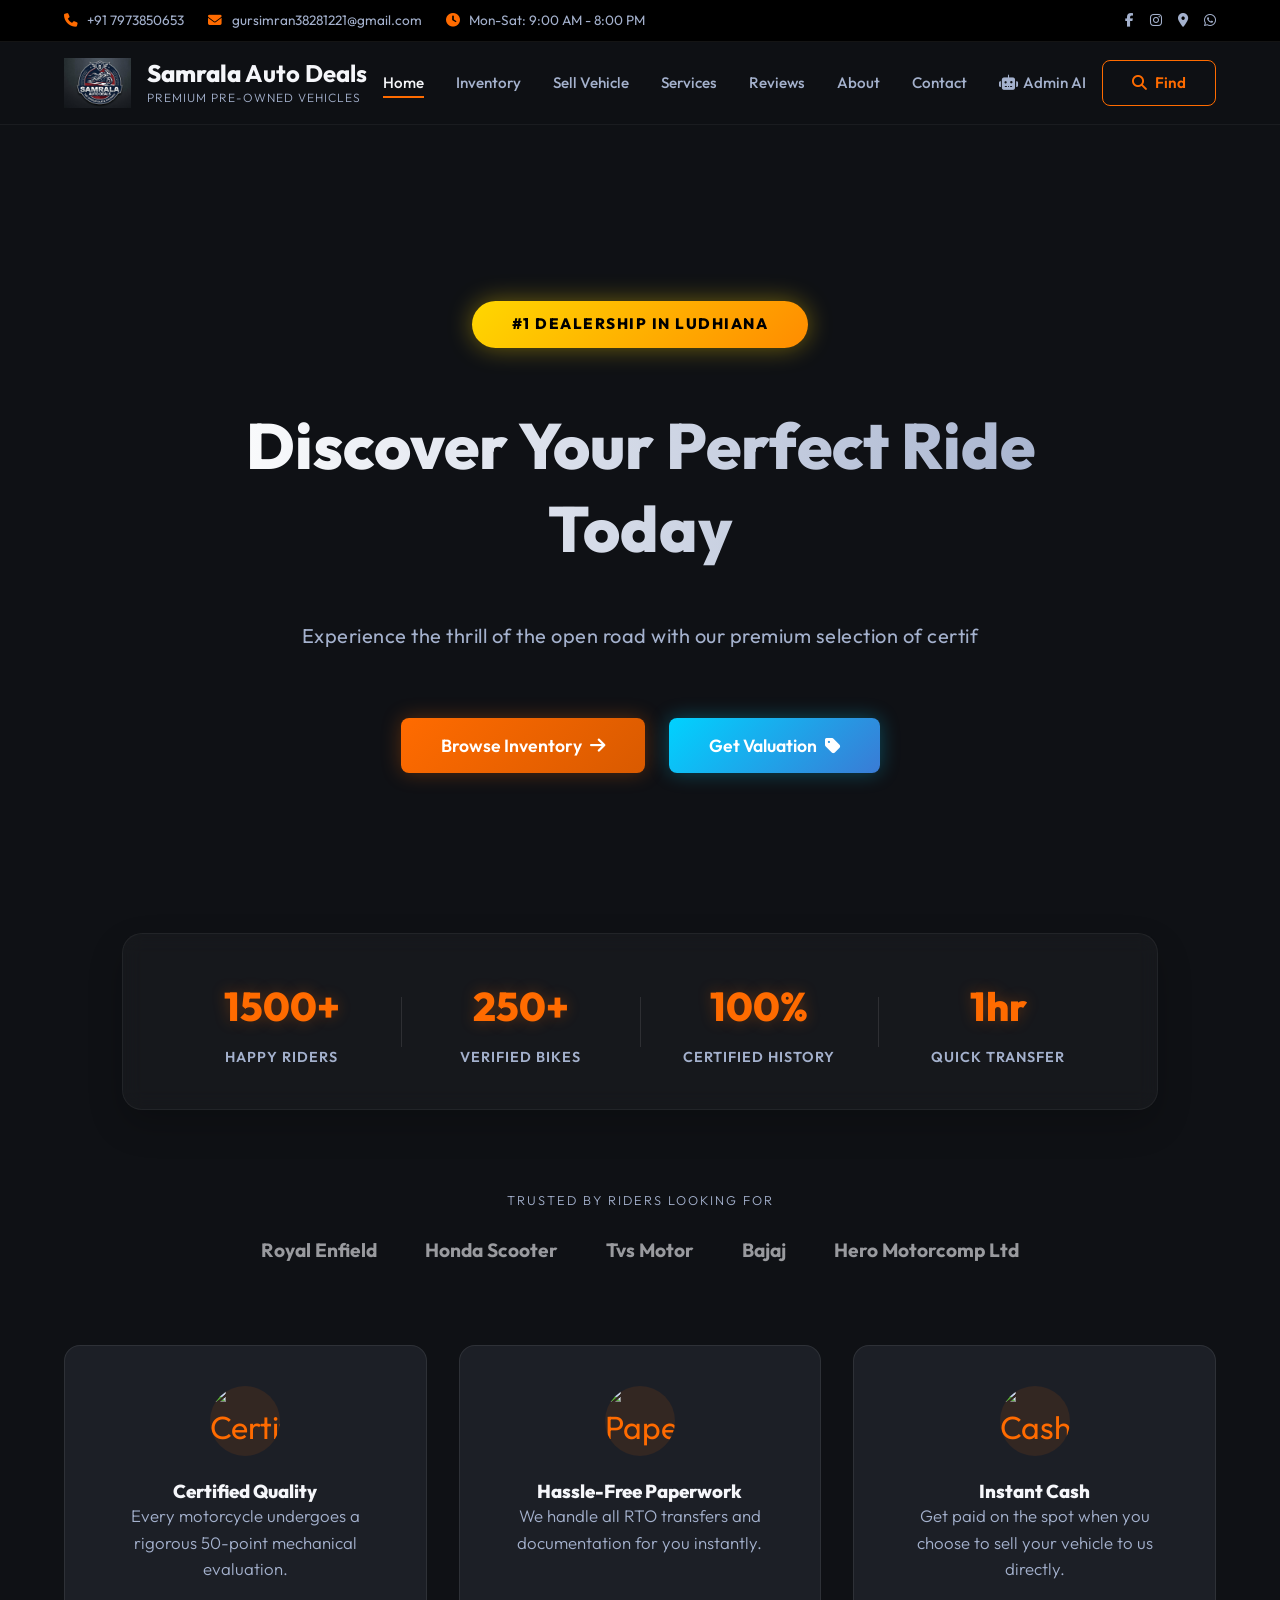
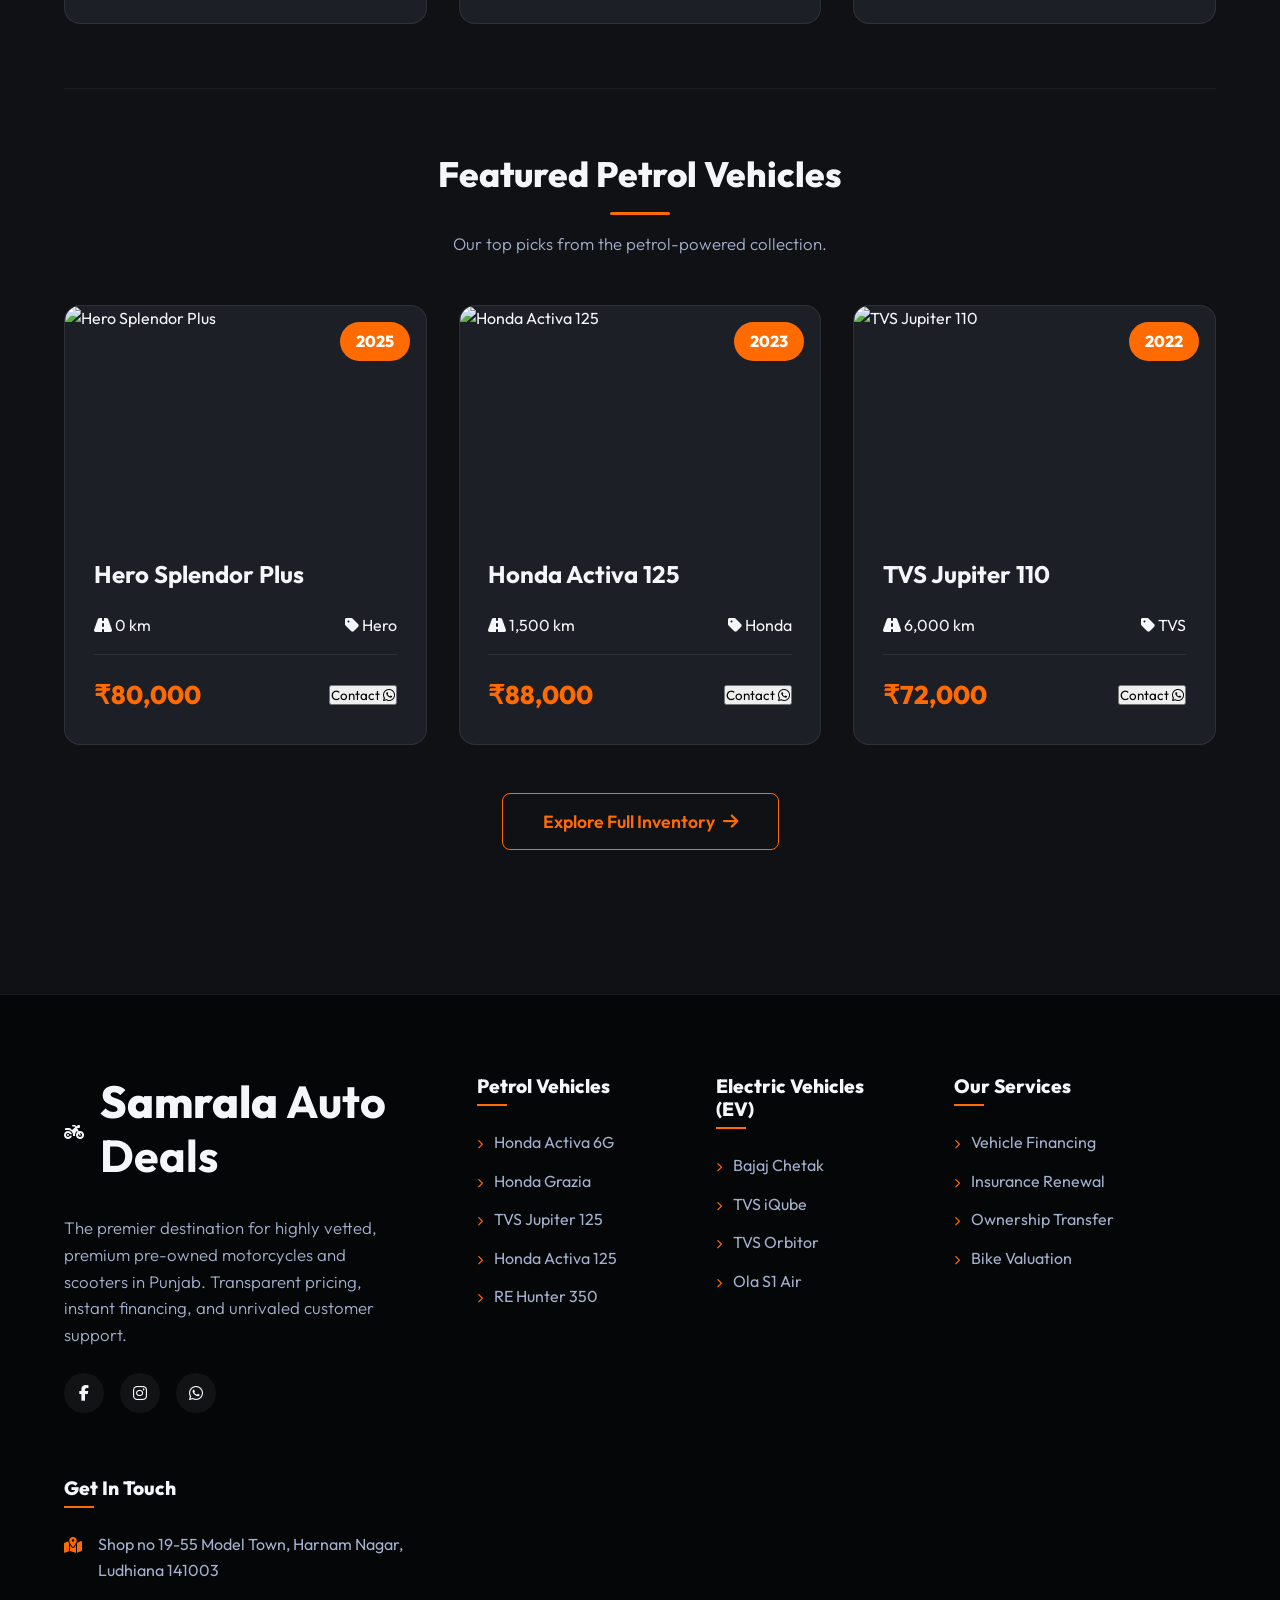
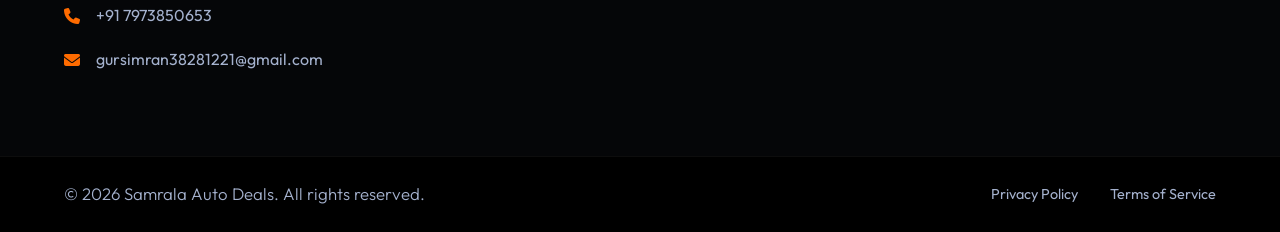
==== index.html @ a2bb5365 "Rename index.html. to index.html" ====
<!DOCTYPE html>
<html lang="en">
<head>
    <meta charset="UTF-8">
    <meta name="viewport" content="width=device-width, initial-scale=1.0">
    <title>Samrala Auto Deals | Professional Used Two-Wheeler Marketplace</title>
    <link rel="preconnect" href="https://fonts.googleapis.com">
    <link rel="preconnect" href="https://fonts.gstatic.com" crossorigin>
    <link href="https://fonts.googleapis.com/css2?family=Outfit:wght@300;400;500;600;700;800&display=swap" rel="stylesheet">
    <link rel="stylesheet" href="https://cdnjs.cloudflare.com/ajax/libs/font-awesome/6.4.0/css/all.min.css">
    <script type="text/javascript" src="https://cdn.jsdelivr.net/npm/@emailjs/browser@3/dist/email.min.js"></script>
<style>
/* ===== CSS Variables ===== */
:root {
    --bg-dark: #0f1115;
    --bg-card: #1c1f26;
    --bg-card-hover: #252a33;
    --bg-alt: #16181d;
    --text-main: #f5f6fa;
    --text-muted: #a4b1cd;
    --accent-primary: #ff6b00; /* Vibrant Orange */
    --accent-primary-hover: #e05e00;
    --accent-secondary: #00d2ff;
    --border-color: rgba(255, 255, 255, 0.08);
    --shadow-subtle: 0 8px 30px rgba(0, 0, 0, 0.4);
    --shadow-glow: 0 0 20px rgba(255, 107, 0, 0.3);
    --transition-fast: 0.2s ease;
    --transition-smooth: 0.4s cubic-bezier(0.16, 1, 0.3, 1);
}

/* ===== Resets & Base Styles ===== */
* {
    margin: 0;
    padding: 0;
    box-sizing: border-box;
    font-family: 'Outfit', sans-serif;
}

body {
    background-color: var(--bg-dark);
    color: var(--text-main);
    line-height: 1.6;
    overflow-x: hidden;
}

a {
    text-decoration: none;
    color: inherit;
}

ul {
    list-style: none;
}

.bg-alt {
    background-color: var(--bg-alt);
}

/* ===== Typography ===== */
h1, h2, h3, h4 {
    font-weight: 800;
    line-height: 1.2;
}

h1 {
    font-size: clamp(2.5rem, 5vw, 4rem);
    background: linear-gradient(to right, #fff, #a4b1cd);
    -webkit-background-clip: text;
    background-clip: text;
    -webkit-text-fill-color: transparent;
    margin-bottom: 1rem;
}

h2 {
    font-size: clamp(2rem, 3.5vw, 2.8rem);
    margin-bottom: 0.5rem;
}

p {
    color: var(--text-muted);
    font-size: 1.05rem;
    font-weight: 300;
}

/* ===== UI Components ===== */
.btn {
    display: inline-flex;
    align-items: center;
    justify-content: center;
    gap: 0.5rem;
    padding: 0.8rem 1.8rem;
    border-radius: 8px;
    font-weight: 600;
    font-size: 0.95rem;
    cursor: pointer;
    border: none;
    transition: var(--transition-fast);
    outline: none;
}

.btn-large {
    padding: 1rem 2.5rem;
    font-size: 1.1rem;
}

.btn-primary {
    background: linear-gradient(135deg, var(--accent-primary), #d95a00);
    color: #fff;
    box-shadow: var(--shadow-glow);
}

.btn-primary:hover {
    transform: translateY(-3px);
    box-shadow: 0 10px 25px rgba(255, 107, 0, 0.4);
}

.btn-secondary {
    background: rgba(255, 255, 255, 0.05);
    color: var(--text-main);
    border: 1px solid var(--border-color);
}

.btn-secondary:hover {
    background: rgba(255, 255, 255, 0.1);
    transform: translateY(-3px);
}

.btn-highlight {
    background: linear-gradient(135deg, #00d2ff, #3a7bd5); /* Premium Blue Gradient */
    color: #fff;
    box-shadow: 0 0 20px rgba(0, 210, 255, 0.3);
    animation: pulseHighlight 2s infinite;
}

@keyframes pulseHighlight {
    0% { box-shadow: 0 0 0 0 rgba(0, 210, 255, 0.4); }
    70% { box-shadow: 0 0 0 15px rgba(0, 210, 255, 0); }
    100% { box-shadow: 0 0 0 0 rgba(0, 210, 255, 0); }
}

.btn-highlight:hover {
    transform: translateY(-3px) scale(1.05);
    box-shadow: 0 10px 25px rgba(0, 210, 255, 0.5);
}

.btn-outline {
    background: transparent;
    border: 1px solid var(--accent-primary);
    color: var(--accent-primary);
}

.btn-outline:hover {
    background: var(--accent-primary);
    color: #fff;
}

/* ===== Top Bar ===== */
.top-bar {
    background: #000;
    border-bottom: 1px solid var(--border-color);
    padding: 0.6rem 0;
    font-size: 0.85rem;
    color: var(--text-muted);
}

.top-bar-container {
    max-width: 1300px;
    margin: 0 auto;
    padding: 0 5%;
    display: flex;
    justify-content: space-between;
    align-items: center;
}

.top-bar-left {
    display: flex;
    gap: 1.5rem;
}

.top-bar-left i {
    color: var(--accent-primary);
    margin-right: 0.4rem;
}

.top-bar-right {
    display: flex;
    gap: 1rem;
}

.social-icon {
    color: var(--text-muted);
    transition: var(--transition-fast);
}

.social-icon:hover {
    color: var(--accent-primary);
}

/* ===== Navbar ===== */
.navbar {
    background: rgba(15, 17, 21, 0.95);
    backdrop-filter: blur(15px);
    position: sticky;
    top: 0;
    z-index: 1000;
    border-bottom: 1px solid rgba(255, 255, 255, 0.05);
    padding: 1rem 0;
}

/* ===== File Input Styling ===== */
.file-input-wrapper {
    position: relative;
    width: 100%;
    height: 120px;
    border: 2px dashed var(--border-color);
    border-radius: 12px;
    display: flex;
    align-items: center;
    justify-content: center;
    background: rgba(255, 255, 255, 0.02);
    transition: var(--transition-smooth);
    cursor: pointer;
    overflow: hidden;
}

.file-input-wrapper:hover {
    border-color: var(--accent-primary);
    background: rgba(255, 107, 0, 0.05);
}

.file-input-wrapper input[type="file"] {
    position: absolute;
    width: 100%;
    height: 100%;
    opacity: 0;
    cursor: pointer;
    z-index: 2;
}

.file-input-label {
    display: flex;
    flex-direction: column;
    align-items: center;
    gap: 0.8rem;
    color: var(--text-muted);
    pointer-events: none;
    z-index: 1;
}

.file-input-label i {
    font-size: 2rem;
    color: var(--accent-primary);
}

.file-input-label span {
    font-weight: 500;
    font-size: 0.9rem;
}

.file-input-wrapper:hover .file-input-label {
    color: var(--text-main);
}

.navbar-container {
    max-width: 1400px;
    margin: 0 auto;
    padding: 0 5%;
    display: flex;
    justify-content: space-between;
    align-items: center;
}

.logo {
    display: flex;
    align-items: center;
    gap: 1rem;
}

.logo-img {
    height: 50px;
    width: auto;
    object-fit: contain;
}


.logo-text h1 {
    font-size: 1.5rem;
    margin-bottom: 0;
    background: none;
    -webkit-text-fill-color: var(--text-main);
}

.logo-text h1 strong {
    color: var(--accent-primary);
}

.logo-text p {
    font-size: 0.75rem;
    text-transform: uppercase;
    letter-spacing: 1px;
}

.nav-links {
    display: flex;
    gap: 2rem;
}

.nav-links a {
    font-weight: 500;
    color: var(--text-muted);
    transition: var(--transition-fast);
    font-size: 0.95rem;
    position: relative;
}

.nav-links a:hover, .nav-links a.active {
    color: var(--text-main);
}

.nav-links a::after {
    content: '';
    position: absolute;
    bottom: -6px;
    left: 0;
    width: 0%;
    height: 2px;
    background: var(--accent-primary);
    transition: var(--transition-fast);
}

.nav-links a.active::after, .nav-links a:hover::after {
    width: 100%;
}

.nav-actions {
    display: flex;
    align-items: center;
    gap: 1.5rem;
}

.menu-toggle {
    display: none;
    font-size: 1.5rem;
    cursor: pointer;
}

/* ===== Sections Global ===== */
main {
    min-height: calc(100vh - 300px);
}

.page-section {
    display: none;
    padding: 5rem 5%;
    animation: fadeIn 0.4s ease;
}

.page-section.active {
    display: block;
}

@keyframes fadeIn {
    from { opacity: 0; transform: translateY(15px); }
    to { opacity: 1; transform: translateY(0); }
}

.section-header {
    text-align: center;
    max-width: 700px;
    margin: 0 auto 4rem auto;
}

.header-line {
    width: 60px;
    height: 3px;
    background: var(--accent-primary);
    margin: 1rem auto;
    border-radius: 3px;
}

/* ===== Home Hero ===== */
.hero {
    position: relative;
    border-radius: 20px;
    overflow: hidden;
    padding: 6rem 5%;
    background: url('https://images.unsplash.com/photo-1558981285-6f0c68243c17?auto=format&fit=crop&q=80&w=1400') center/cover;
    text-align: center;
    margin-bottom: 4rem;
}

.hero-overlay {
    position: absolute;
    inset: 0;
    background: linear-gradient(to bottom, rgba(15, 17, 21, 0.8), rgba(15, 17, 21, 0.95));
}

.hero-content {
    position: relative;
    z-index: 2;
    max-width: 900px;
    margin: 0 auto;
}

.hero-content h1 {
    margin-bottom: 3rem;
    line-height: 1.3;
}

.hero-content p {
    line-height: 1.8;
    font-size: 1.25rem;
    letter-spacing: 0.5px;
    margin: 0;
}

.hero-line-1 {
    margin-bottom: 0.8rem !important; /* Move line 2 closer */
    font-weight: 400;
}

.hero-line-2 {
    margin-bottom: 4rem !important;
    color: var(--accent-primary) !important;
    font-weight: 600;
    letter-spacing: 1px;
}

.hero-badge {
    display: inline-block;
    background: linear-gradient(135deg, #ffd700, #ff8c00);
    color: #000;
    padding: 0.7rem 2.5rem;
    border-radius: 50px;
    font-weight: 800;
    font-size: 0.95rem;
    margin-bottom: 3.5rem; /* More space below badge */
    box-shadow: 0 0 25px rgba(255, 215, 0, 0.4);
    text-transform: uppercase;
    letter-spacing: 1.5px;
    animation: floatBadge 3s ease-in-out infinite;
    position: relative;
    border: none;
}

@keyframes floatBadge {
    0%, 100% { transform: translateY(0); }
    50% { transform: translateY(-5px); }
}

.hero-buttons {
    display: flex;
    gap: 1.5rem;
    justify-content: center;
    margin-top: 2.5rem;
}

.trusted-brands {
    text-align: center;
    margin-bottom: 5rem;
}

.trusted-brands p {
    text-transform: uppercase;
    font-size: 0.8rem;
    letter-spacing: 2px;
    margin-bottom: 1.5rem;
}

.brands-grid {
    display: flex;
    justify-content: center;
    flex-wrap: wrap;
    gap: 3rem;
    opacity: 0.6;
    font-weight: 700;
    font-size: 1.2rem;
}

.features-row {
    display: grid;
    grid-template-columns: repeat(auto-fit, minmax(300px, 1fr));
    gap: 2rem;
}

.feature-box {
    background: var(--bg-card);
    padding: 2.5rem;
    border-radius: 16px;
    border: 1px solid var(--border-color);
    text-align: center;
    transition: var(--transition-smooth);
}

.feature-box:hover {
    transform: translateY(-10px);
    border-color: var(--accent-primary);
    box-shadow: var(--shadow-subtle);
}

.feature-icon-wrapper {
    width: 70px;
    height: 70px;
    background: rgba(255, 107, 0, 0.1);
    color: var(--accent-primary);
    border-radius: 50%;
    display: flex;
    align-items: center;
    justify-content: center;
    font-size: 2rem;
    margin: 0 auto 1.5rem auto;
}

/* ===== Services Section ===== */
.services-grid {
    display: grid;
    grid-template-columns: repeat(auto-fit, minmax(320px, 1fr));
    gap: 2.5rem;
}

.service-card {
    background: var(--bg-card);
    border-radius: 16px;
    overflow: hidden;
    border: 1px solid var(--border-color);
}

.service-card img {
    width: 100%;
    height: 220px;
    object-fit: cover;
}

.service-content {
    padding: 2rem;
}

.service-content h3 {
    margin-bottom: 1rem;
}

/* ===== Testimonials Section ===== */
.testimonial-grid {
    display: grid;
    grid-template-columns: repeat(auto-fit, minmax(300px, 1fr));
    gap: 2rem;
}

.testimonial-card {
    background: var(--bg-card);
    padding: 2.5rem;
    border-radius: 16px;
    border: 1px solid var(--border-color);
}

.stars {
    color: #ffd700;
    margin-bottom: 1rem;
}

.testimonial-card p {
    font-style: italic;
    margin-bottom: 2rem;
}

.author {
    display: flex;
    align-items: center;
    gap: 1rem;
    border-top: 1px solid var(--border-color);
    padding-top: 1.5rem;
}

.avatar {
    width: 50px;
    height: 50px;
    background: var(--accent-primary);
    border-radius: 50%;
    display: flex;
    align-items: center;
    justify-content: center;
    font-weight: 700;
}

.author-info h4 {
    font-size: 1rem;
}

.author-info span {
    font-size: 0.8rem;
    color: var(--text-muted);
}

/* ===== Buy Section ===== */
.filters-container {
    background: var(--bg-card);
    padding: 1.5rem;
    border-radius: 12px;
    margin-bottom: 3rem;
    border: 1px solid var(--border-color);
}

.filters {
    display: flex;
    gap: 1.5rem;
}

.search-box {
    display: flex;
    align-items: center;
    flex-grow: 1;
    background: var(--bg-dark);
    padding: 0 1rem;
    border-radius: 8px;
    border: 1px solid var(--border-color);
}

.search-box i {
    color: var(--text-muted);
}

.search-box input {
    width: 100%;
    background: transparent;
    border: none;
    color: var(--text-main);
    padding: 1rem;
    outline: none;
    font-size: 1rem;
}

.custom-select {
    background: var(--bg-dark);
    border: 1px solid var(--border-color);
    color: var(--text-main);
    padding: 0 1.5rem;
    border-radius: 8px;
    outline: none;
    cursor: pointer;
    min-width: 200px;
}

.grid {
    display: grid;
    grid-template-columns: repeat(auto-fill, minmax(320px, 1fr));
    gap: 2rem;
}

.card {
    background: var(--bg-card);
    border-radius: 16px;
    overflow: hidden;
    border: 1px solid var(--border-color);
    transition: var(--transition-smooth);
    display: flex;
    flex-direction: column;
}

.card:hover {
    transform: translateY(-8px);
    box-shadow: var(--shadow-subtle);
    border-color: rgba(255, 107, 0, 0.5);
}

.card-img-wrapper {
    height: 220px;
    position: relative;
    overflow: hidden;
}

.card-img-wrapper img {
    width: 100%;
    height: 100%;
    object-fit: cover;
    transition: var(--transition-smooth);
}

.card:hover .card-img-wrapper img {
    transform: scale(1.08);
}

.card-badge {
    position: absolute;
    top: 1rem;
    right: 1rem;
    background: var(--accent-primary);
    color: #fff;
    padding: 0.4rem 1rem;
    border-radius: 30px;
    font-weight: 800;
}

.card-content {
    padding: 1.8rem;
    display: flex;
    flex-direction: column;
    gap: 1.2rem;
    flex-grow: 1;
}

.card-title {
    font-size: 1.5rem;
    font-weight: 700;
}

.card-details {
    display: flex;
    justify-content: space-between;
    padding-bottom: 1rem;
    border-bottom: 1px solid var(--border-color);
}

.card-price-row {
    display: flex;
    justify-content: space-between;
    align-items: center;
    margin-top: auto;
}

.card-price {
    font-size: 1.6rem;
    font-weight: 800;
    color: var(--accent-primary);
}

/* ===== Sell Section & Forms ===== */
.form-container {
    background: var(--bg-card);
    padding: 3rem;
    border-radius: 16px;
    border: 1px solid var(--border-color);
    box-shadow: var(--shadow-subtle);
    max-width: 800px;
    margin: 0 auto;
}

form {
    display: flex;
    flex-direction: column;
    gap: 1.5rem;
}

.form-row {
    display: grid;
    grid-template-columns: 1fr 1fr;
    gap: 1.5rem;
}

.form-group {
    display: flex;
    flex-direction: column;
    gap: 0.6rem;
}

.form-group label {
    font-weight: 600;
}

.required {
    color: var(--accent-primary);
}

.optional {
    color: var(--text-muted);
    font-weight: 400;
    font-size: 0.8rem;
}

.form-group input, .form-group textarea {
    background: rgba(255, 255, 255, 0.03);
    border: 1px solid var(--border-color);
    padding: 1rem 1.2rem;
    border-radius: 8px;
    color: var(--text-main);
    font-size: 1rem;
    outline: none;
    transition: var(--transition-fast);
}

.form-group input:focus, .form-group textarea:focus {
    border-color: var(--accent-primary);
    background: rgba(255, 255, 255, 0.05);
}

.form-terms {
    display: flex;
    align-items: center;
    gap: 0.8rem;
    font-size: 0.9rem;
    color: var(--text-muted);
}

.form-terms a {
    color: var(--accent-primary);
    text-decoration: underline;
}

/* ===== About Us ===== */
.about-container {
    display: grid;
    grid-template-columns: 1fr 1fr;
    gap: 4rem;
    align-items: center;
}

.about-image {
    position: relative;
    border-radius: 16px;
    overflow: hidden;
}

.about-image img {
    width: 100%;
    display: block;
}

.experience-badge {
    position: absolute;
    bottom: -1px;
    right: -1px;
    background: var(--accent-primary);
    padding: 2rem;
    border-top-left-radius: 16px;
    display: flex;
    flex-direction: column;
    align-items: center;
    text-align: center;
}

.experience-badge .num {
    font-size: 2.5rem;
    font-weight: 800;
    line-height: 1;
}

.experience-badge .text {
    font-weight: 600;
    text-transform: uppercase;
}

.about-list {
    margin-top: 2rem;
    display: grid;
    grid-template-columns: 1fr 1fr;
    gap: 1rem;
}

.about-list li {
    font-size: 1.1rem;
    display: flex;
    align-items: center;
    gap: 0.8rem;
}

.about-list i {
    color: var(--accent-primary);
}

/* ===== Contact Section ===== */
.contact-wrapper {
    display: grid;
    grid-template-columns: 350px 1fr;
    gap: 3rem;
}

.contact-info-cards {
    display: flex;
    flex-direction: column;
    gap: 1.5rem;
}

.info-card {
    background: var(--bg-card);
    padding: 2rem;
    border-radius: 12px;
    border: 1px solid var(--border-color);
}

.info-card i {
    font-size: 1.8rem;
    color: var(--accent-primary);
    margin-bottom: 1rem;
}

/* ===== Legal Policies ===== */
.legal-content {
    max-width: 800px;
    margin: 0 auto;
    background: var(--bg-card);
    padding: 3rem;
    border-radius: 16px;
    border: 1px solid var(--border-color);
}

.legal-content h3 {
    margin: 2rem 0 1rem 0;
    color: #fff;
}

.legal-content h3:first-child {
    margin-top: 0;
}

/* ===== Footer ===== */
.main-footer {
    background: #050608;
    border-top: 1px solid var(--border-color);
    padding-top: 5rem;
    margin-top: 4rem;
}

.footer-container {
    max-width: 1400px;
    margin: 0 auto;
    padding: 0 5%;
    display: grid;
    grid-template-columns: 2fr 1fr 1fr 1.5fr;
    gap: 4rem;
    margin-bottom: 4rem;
}

.footer-about p {
    margin: 1.5rem 0;
}

.footer-socials {
    display: flex;
    gap: 1rem;
}

.footer-socials a {
    width: 40px;
    height: 40px;
    border-radius: 50%;
    background: rgba(255, 255, 255, 0.05);
    display: flex;
    align-items: center;
    justify-content: center;
    transition: var(--transition-fast);
}

.footer-socials a:hover {
    background: var(--accent-primary);
    transform: translateY(-3px);
}

.footer-col h3 {
    font-size: 1.2rem;
    margin-bottom: 1.5rem;
    position: relative;
    padding-bottom: 0.5rem;
}

.footer-col h3::after {
    content: '';
    position: absolute;
    left: 0;
    bottom: 0;
    width: 30px;
    height: 2px;
    background: var(--accent-primary);
}

.footer-links li {
    margin-bottom: 0.8rem;
}

.footer-links a {
    color: var(--text-muted);
    transition: var(--transition-fast);
}

.footer-links i {
    font-size: 0.6rem;
    color: var(--accent-primary);
    margin-right: 0.5rem;
}

.footer-links a:hover {
    color: var(--accent-primary);
    padding-left: 5px;
}

.contact-list li {
    display: flex;
    gap: 1rem;
    margin-bottom: 1.2rem;
    color: var(--text-muted);
}

.contact-list i {
    color: var(--accent-primary);
    margin-top: 5px;
}

.footer-bottom {
    border-top: 1px solid rgba(255, 255, 255, 0.05);
    padding: 1.5rem 0;
    background: #000;
}

.footer-bottom-container {
    max-width: 1400px;
    margin: 0 auto;
    padding: 0 5%;
    display: flex;
    justify-content: space-between;
    align-items: center;
    color: var(--text-muted);
    font-size: 0.9rem;
}

.legal-links {
    display: flex;
    gap: 2rem;
}

.legal-links a:hover {
    color: var(--text-main);
}

/* ===== Admin AI Dashboard ===== */
.dashboard-wrapper {
    display: flex;
    max-width: 1400px;
    margin: 0 auto;
    min-height: 800px;
    background: var(--bg-dark);
    border: 1px solid var(--border-color);
    border-radius: 16px;
    overflow: hidden;
}

/* ===== Sidebar ===== */
.sidebar {
    width: 280px;
    background: var(--bg-alt);
    border-right: 1px solid var(--border-color);
    display: flex;
    flex-direction: column;
}

.sidebar-header {
    padding: 2rem;
    font-size: 1.5rem;
    display: flex;
    align-items: center;
    gap: 0.8rem;
    border-bottom: 1px solid var(--border-color);
}

.sidebar-header i { color: var(--accent-primary); }
.sidebar-header strong { color: var(--accent-primary); font-weight: 800; }

.sidebar-nav {
    list-style: none;
    padding: 2rem 0;
}

.sidebar-nav li {
    padding: 0 1.5rem;
    margin-bottom: 0.5rem;
}

.sidebar-nav a {
    display: flex;
    align-items: center;
    gap: 1rem;
    padding: 1rem;
    color: var(--text-muted);
    text-decoration: none;
    border-radius: 8px;
    transition: var(--transition-fast);
}

.sidebar-nav a:hover, .sidebar-nav li.active a {
    background: rgba(255, 107, 0, 0.1);
    color: var(--accent-primary);
}

/* ===== Main Content ===== */
.main-content {
    flex-grow: 1;
    display: flex;
    flex-direction: column;
    padding: 2rem;
    background: var(--bg-dark);
}

.top-nav {
    display: flex;
    justify-content: space-between;
    align-items: center;
    margin-bottom: 3rem;
}

.greeting h2 {
    font-size: 2rem;
    margin-bottom: 0.3rem;
}

.greeting p {
    color: var(--text-muted);
}

.user-profile img {
    border-radius: 50%;
    border: 2px solid var(--accent-primary);
}


.stats-grid {
    display: grid;
    grid-template-columns: repeat(auto-fit, minmax(280px, 1fr));
    gap: 2rem;
    margin-bottom: 3rem;
}

.stat-card {
    background: var(--bg-card);
    border: 1px solid var(--border-color);
    padding: 2rem;
    border-radius: 16px;
    display: flex;
    align-items: center;
    gap: 1.5rem;
    box-shadow: var(--shadow-subtle);
}

.stat-icon {
    width: 60px;
    height: 60px;
    background: rgba(255, 107, 0, 0.1);
    color: var(--accent-primary);
    border-radius: 12px;
    display: flex;
    align-items: center;
    justify-content: center;
    font-size: 1.8rem;
}

.stat-details h3 {
    font-size: 2.2rem;
    font-weight: 800;
}

.stat-details p {
    color: var(--text-muted);
    font-size: 0.9rem;
    text-transform: uppercase;
    letter-spacing: 1px;
}

.ai-section {
    background: var(--bg-card);
    border: 1px solid var(--accent-primary);
    border-radius: 16px;
    display: flex;
    flex-direction: column;
    box-shadow: 0 10px 40px rgba(255, 107, 0, 0.1);
    min-height: 500px;
    overflow: hidden;
}

.ai-header {
    background: rgba(255, 107, 0, 0.1);
    padding: 1.5rem 2rem;
    display: flex;
    align-items: center;
    gap: 1rem;
    border-bottom: 1px solid rgba(255, 107, 0, 0.2);
}

.ai-header i {
    color: var(--accent-primary);
    font-size: 1.5rem;
}

.ai-chat-window {
    flex-grow: 1;
    padding: 2rem;
    overflow-y: auto;
    display: flex;
    flex-direction: column;
    gap: 1.5rem;
    max-height: 500px;
}

.chat-message {
    display: flex;
    gap: 1rem;
    max-width: 80%;
}

.chat-message.user {
    align-self: flex-end;
    flex-direction: row-reverse;
}

.avatar {
    width: 40px;
    height: 40px;
    border-radius: 50%;
    display: flex;
    align-items: center;
    justify-content: center;
    flex-shrink: 0;
}

.assistant .avatar {
    background: var(--accent-primary);
    color: white;
}

.user .avatar {
    background: #4a5568;
    color: white;
}

.bubble {
    padding: 1.2rem;
    border-radius: 12px;
    font-size: 1rem;
    line-height: 1.5;
}

.assistant .bubble {
    background: var(--bg-dark);
    border-top-left-radius: 0;
    border: 1px solid var(--border-color);
}

.user .bubble {
    background: var(--accent-primary);
    color: white;
    border-top-right-radius: 0;
}

.ai-input-area {
    padding: 1.5rem;
    background: var(--bg-dark);
    border-top: 1px solid var(--border-color);
}

#chat-form {
    display: flex;
    gap: 1rem;
}

#chat-input {
    flex-grow: 1;
    background: var(--bg-card);
    border: 1px solid var(--border-color);
    padding: 1.2rem;
    border-radius: 8px;
    color: var(--text-main);
    font-size: 1rem;
    outline: none;
}

#chat-input:focus {
    border-color: var(--accent-primary);
}

#chat-submit {
    background: var(--accent-primary);
    border: none;
    color: white;
    width: 60px;
    border-radius: 8px;
    cursor: pointer;
    font-size: 1.2rem;
    transition: var(--transition-fast);
}

#chat-submit:hover {
    background: #e05e00;
}

#chat-submit:disabled {
    background: #555;
    cursor: not-allowed;
}

.typing-indicator {
    display: flex;
    gap: 5px;
    padding: 1rem;
    background: var(--bg-dark);
    border-radius: 12px;
    border-top-left-radius: 0;
    width: fit-content;
    border: 1px solid var(--border-color);
}

.typing-indicator span {
    width: 8px;
    height: 8px;
    background: var(--text-muted);
    border-radius: 50%;
    animation: bounce 1.4s infinite ease-in-out both;
}

.typing-indicator span:nth-child(1) { animation-delay: -0.32s; }
.typing-indicator span:nth-child(2) { animation-delay: -0.16s; }

@keyframes bounce {
    0%, 80%, 100% { transform: scale(0); }
    40% { transform: scale(1); }
}

/* ===== Toast ===== */
.toast {
    position: fixed;
    bottom: 30px;
    right: 30px;
    background: var(--accent-primary);
    color: white;
    padding: 1rem 2rem;
    border-radius: 8px;
    font-weight: 600;
    box-shadow: var(--shadow-glow);
    transform: translateY(100px);
    opacity: 0;
    transition: var(--transition-smooth);
    z-index: 9999;
}

.toast.show {
    transform: translateY(0);
    opacity: 1;
}

/* ===== Responsive ===== */
@media (max-width: 1024px) {
    .footer-container {
        grid-template-columns: 1fr 1fr;
    }
    .contact-wrapper {
        grid-template-columns: 1fr;
    }
    .about-container {
        grid-template-columns: 1fr;
    }
}

@media (max-width: 768px) {
    .top-bar {
        display: none;
    }
    .nav-links {
        display: none;
    }
    .nav-actions button {
        display: none;
    }
    .menu-toggle {
        display: block;
    }
    .hero {
        padding: 4rem 2rem;
    }
    .hero-buttons {
        flex-direction: column;
    }
    .filters {
        flex-direction: column;
    }
    .form-row {
        grid-template-columns: 1fr;
    }
    .footer-container {
        grid-template-columns: 1fr;
        gap: 3rem;
    }
    .footer-bottom-container {
        flex-direction: column;
        gap: 1rem;
        text-align: center;
    }
}

.typing-indicator {
    background: var(--bg-dark);
    padding: 1.2rem;
    border-radius: 12px;
    border-top-left-radius: 0;
    border: 1px solid var(--border-color);
    display: flex;
    gap: 5px;
    align-items: center;
    width: fit-content;
}

.typing-indicator span {
    width: 8px;
    height: 8px;
    background: var(--text-muted);
    border-radius: 50%;
    animation: bounce 1.4s infinite ease-in-out both;
}

.typing-indicator span:nth-child(1) { animation-delay: -0.32s; }
.typing-indicator span:nth-child(2) { animation-delay: -0.16s; }

@keyframes bounce {
    0%, 80%, 100% { transform: scale(0); }
    40% { transform: scale(1); }
}

/* Modal Styles */
.modal {
    display: none;
    position: fixed;
    z-index: 2000;
    left: 0;
    top: 0;
    width: 100%;
    height: 100%;
    background-color: rgba(0,0,0,0.8);
    backdrop-filter: blur(8px);
    overflow-y: auto;
    padding: 20px;
}

.modal-content {
    background-color: var(--bg-card);
    margin: 2% auto;
    padding: 0;
    border: 1px solid var(--border-color);
    width: 90%;
    max-width: 900px;
    border-radius: 20px;
    position: relative;
    box-shadow: 0 25px 50px -12px rgba(0,0,0,0.5);
    overflow: hidden;
}

.close-modal {
    position: absolute;
    right: 20px;
    top: 20px;
    color: var(--text-muted);
    font-size: 35px;
    font-weight: bold;
    cursor: pointer;
    z-index: 10;
    transition: var(--transition);
}

.close-modal:hover {
    color: var(--primary-color);
    transform: rotate(90deg);
}

.modal-grid {
    display: grid;
    grid-template-columns: 1fr 1fr;
    gap: 0;
}

.modal-image-wrapper {
    background: #0a0a0a;
    display: flex;
    align-items: center;
    justify-content: center;
    min-height: 400px;
    border-right: 1px solid var(--border-color);
}

.modal-image {
    width: 100%;
    height: 100%;
    max-height: 500px;
    object-fit: contain; /* Shows the full bike without cropping */
    transition: transform 0.5s ease;
}

.modal-image:hover {
    transform: scale(1.05);
}

.modal-details {
    padding: 3rem;
}

.modal-details h2 {
    font-size: 2.5rem;
    margin-bottom: 0.5rem;
    color: var(--primary-color);
}

.modal-details .year-tag {
    background: rgba(255, 107, 0, 0.1);
    color: var(--primary-color);
    padding: 0.5rem 1rem;
    border-radius: 50px;
    font-size: 0.9rem;
    font-weight: 600;
    display: inline-block;
    margin-bottom: 2rem;
}

.spec-list {
    list-style: none;
    margin-bottom: 2.5rem;
}

.spec-item {
    display: flex;
    justify-content: space-between;
    padding: 1rem 0;
    border-bottom: 1px solid var(--border-color);
}

.spec-label {
    color: var(--text-muted);
    font-weight: 500;
}

.spec-value {
    color: var(--text-light);
    font-weight: 600;
}

.price-box {
    background: var(--bg-dark);
    padding: 1.5rem;
    border-radius: 12px;
    margin-bottom: 2rem;
}

.price-item {
    display: flex;
    justify-content: space-between;
    align-items: center;
}

.price-label {
    font-size: 1rem;
    color: var(--text-muted);
}

.price-value {
    font-size: 1.8rem;
    font-weight: 800;
    color: var(--text-light);
}

.dealing-price {
    color: #00ff88; /* Green for deal price */
}

@media (max-width: 768px) {
    .modal-grid {
        grid-template-columns: 1fr;
    }
    .modal-image {
        height: 300px;
        min-height: auto;
    }
    .modal-details {
        padding: 2rem;
    }
}

/* Stats Bar */
.stats-bar {
    display: flex;
    justify-content: space-around;
    align-items: center;
    background: rgba(255, 255, 255, 0.03);
    backdrop-filter: blur(10px);
    border: 1px solid rgba(255, 255, 255, 0.05);
    border-radius: 20px;
    padding: 2.5rem;
    margin: 4rem 5%;
    margin-bottom: 5rem;
    box-shadow: 0 15px 35px rgba(0,0,0,0.2);
}

.stat-item {
    text-align: center;
    flex: 1;
}

.stat-number {
    font-size: 2.5rem;
    font-weight: 800;
    color: var(--accent-primary);
    margin-bottom: 0.5rem;
    text-shadow: 0 0 15px rgba(255, 107, 0, 0.3);
}

.stat-label {
    font-size: 0.9rem;
    color: var(--text-muted);
    text-transform: uppercase;
    letter-spacing: 1px;
    font-weight: 600;
}

.stat-divider {
    width: 1px;
    height: 50px;
    background: rgba(255, 255, 255, 0.1);
}

/* Mobile Navigation & Improvements */
@media (max-width: 992px) {
    .nav-links {
        position: fixed;
        right: -100%;
        top: 80px;
        flex-direction: column;
        background: var(--bg-alt);
        width: 100%;
        height: calc(100vh - 80px);
        transition: 0.3s;
        padding: 2rem;
        z-index: 1000;
        backdrop-filter: blur(15px);
        border-top: 1px solid rgba(255,255,255,0.05);
    }

    .nav-links.nav-active {
        right: 0;
    }

    .menu-toggle {
        display: block !important;
        font-size: 1.5rem;
        cursor: pointer;
    }

    .hero-content h1 {
        font-size: 2.2rem;
    }

    .hero-content p {
        font-size: 1.1rem;
    }

    .top-bar-left {
        display: none;
    }
}

@media (max-width: 576px) {
    .hero {
        padding: 0 1.5rem;
    }
    .hero-content h1 {
        font-size: 1.8rem;
    }
    .hero-buttons {
        flex-direction: column;
    }
    .hero-badge {
        font-size: 0.8rem;
        padding: 0.5rem 1.5rem;
    }
}

/* Reveal Animations */
.reveal-item {
    opacity: 0;
    transform: translateY(30px);
    transition: all 0.8s cubic-bezier(0.16, 1, 0.3, 1);
}

.reveal-active {
    opacity: 1;
    transform: translateY(0);
}

/* ===== MOBILE FIXES ===== */

/* Fix nav on mobile */
@media (max-width: 992px) {
    .nav-links {
        position: fixed;
        right: -100%;
        top: 0;
        padding-top: 80px;
        flex-direction: column;
        background: rgba(15,17,21,0.98);
        width: 75%;
        max-width: 320px;
        height: 100vh;
        transition: right 0.3s ease;
        padding: 5rem 2rem 2rem;
        z-index: 999;
        backdrop-filter: blur(15px);
        border-left: 1px solid rgba(255,255,255,0.05);
        gap: 0.5rem;
        display: flex !important;
    }
    .nav-links.nav-active {
        right: 0;
    }
    .nav-links a {
        font-size: 1.1rem;
        padding: 0.8rem 0;
        display: block;
        border-bottom: 1px solid rgba(255,255,255,0.05);
    }
    .menu-toggle {
        display: block !important;
    }
    .nav-actions .btn-outline {
        display: none;
    }
    .top-bar-left {
        display: none;
    }
}

/* Fix hero on mobile */
@media (max-width: 768px) {
    .hero {
        padding: 4rem 1.5rem;
        border-radius: 12px;
    }
    .hero-content h1 {
        font-size: 2rem;
        margin-bottom: 1.5rem;
    }
    .hero-content p {
        font-size: 1rem;
    }
    .hero-buttons {
        flex-direction: column;
        gap: 1rem;
    }
    .hero-buttons .btn {
        width: 100%;
        justify-content: center;
    }
    .stats-bar {
        flex-wrap: wrap;
        gap: 1.5rem;
        margin: 2rem 0;
        padding: 1.5rem;
    }
    .stat-divider { display: none; }
    .stat-item { flex: 0 0 45%; }
    .brands-grid { gap: 1.5rem; font-size: 1rem; }
    .features-row { grid-template-columns: 1fr; }
    .form-row { grid-template-columns: 1fr; }
    .filters { flex-direction: column; }
    .about-container { grid-template-columns: 1fr; }
    .contact-wrapper { grid-template-columns: 1fr; }
    .footer-container { grid-template-columns: 1fr; gap: 2rem; }
    .footer-bottom-container { flex-direction: column; gap: 1rem; text-align: center; }
    .grid { grid-template-columns: 1fr; }
    .services-grid { grid-template-columns: 1fr; }
    .testimonial-grid { grid-template-columns: 1fr; }
    .page-section { padding: 3rem 4%; }
}

/* Fix Admin Dashboard on mobile */
@media (max-width: 992px) {
    .dashboard-wrapper {
        flex-direction: column;
        min-height: auto;
    }
    .sidebar {
        width: 100%;
        border-right: none;
        border-bottom: 1px solid var(--border-color);
    }
    .sidebar-nav {
        display: flex;
        flex-wrap: wrap;
        gap: 0.5rem;
        padding: 1rem;
    }
    .sidebar-nav li {
        padding: 0;
        margin: 0;
    }
    .sidebar-nav a {
        padding: 0.6rem 1rem;
        font-size: 0.9rem;
    }
    .main-content {
        padding: 1.5rem;
    }
    .stats-grid {
        grid-template-columns: 1fr;
        gap: 1rem;
        margin-bottom: 1.5rem;
    }
    .ai-chat-window {
        max-height: 350px;
    }
    .chat-message {
        max-width: 95%;
    }
    .top-nav {
        flex-direction: column;
        align-items: flex-start;
        gap: 1rem;
        margin-bottom: 1.5rem;
    }
}

/* Fix modal on mobile */
@media (max-width: 768px) {
    .modal-grid {
        grid-template-columns: 1fr;
    }
    .modal-image-wrapper {
        min-height: 250px;
    }
    .modal-details {
        padding: 1.5rem;
    }
    .modal-details h2 {
        font-size: 1.8rem;
    }
    .modal-content {
        width: 95%;
        margin: 5% auto;
    }
}

/* Fix small phones */
@media (max-width: 400px) {
    .hero-badge { font-size: 0.75rem; padding: 0.5rem 1rem; }
    .stat-item { flex: 0 0 100%; }
    .navbar-container { padding: 0 4%; }
}

/* Ensure sections show properly */
.page-section { display: none; }
.page-section.active { display: block !important; }
</style>
</head>

<body>
    <!-- Top Bar -->
    <div class="top-bar">
        <div class="top-bar-container">
            <div class="top-bar-left">
                <span><i class="fa-solid fa-phone"></i> +91 7973850653</span>
                <span><i class="fa-solid fa-envelope"></i> gursimran38281221@gmail.com</span>
                <span><i class="fa-solid fa-clock"></i> Mon-Sat: 9:00 AM - 8:00 PM</span>
            </div>
            <div class="top-bar-right">
                <a href="https://www.facebook.com/share/1GdXHcZdn1/" target="_blank" class="social-icon"><i class="fa-brands fa-facebook-f"></i></a>
                <a href="https://www.instagram.com/samralaauto?igsh=NWl2MWszdDJsM2d4" target="_blank" class="social-icon"><i class="fa-brands fa-instagram"></i></a>
                <a href="https://maps.app.goo.gl/YKVBbsacj77pEDwq9" target="_blank" class="social-icon"><i class="fa-solid fa-location-dot"></i></a>
                <a href="https://wa.me/917973850653" target="_blank" class="social-icon"><i class="fa-brands fa-whatsapp"></i></a>
            </div>
        </div>
    </div>

    <!-- Navbar -->
    <nav class="navbar">
        <div class="navbar-container">
            <div class="logo">
                <img src="[data-uri]" alt="Samrala Auto Deals Logo" class="logo-img">
                <div class="logo-text">
                    <h1>Samrala <strong>Auto Deals</strong></h1>
                    <p>Premium Pre-Owned Vehicles</p>
                </div>
            </div>

            <ul class="nav-links">
                <li><a href="javascript:void(0)" data-target="home-section" class="active">Home</a></li>
                <li><a href="javascript:void(0)" data-target="buy-section">Inventory</a></li>
                <li><a href="javascript:void(0)" data-target="sell-section">Sell Vehicle</a></li>
                <li><a href="javascript:void(0)" data-target="services-section">Services</a></li>
                <li><a href="javascript:void(0)" data-target="testimonials-section">Reviews</a></li>
                <li><a href="javascript:void(0)" data-target="about-section">About</a></li>
                <li><a href="javascript:void(0)" data-target="contact-section">Contact</a></li>
                <li><a href="javascript:void(0)" data-target="admin-section"><i class="fa-solid fa-robot" style="margin-right: 5px;"></i>Admin AI</a></li>
            </ul>

            <div class="nav-actions">
                <button class="btn btn-outline" onclick="navigateTo('buy-section')"><i class="fa-solid fa-search"></i> Find</button>
                <div class="menu-toggle">
                    <i class="fa-solid fa-bars"></i>
                </div>
            </div>
        </div>
    </nav>

    <main>
        <!-- Home Section -->
        <section id="home-section" class="page-section active">
            <div class="hero">
                <div class="hero-overlay"></div>
                <div class="hero-content">
                    <span class="hero-badge">#1 Dealership in Ludhiana</span>
                    <h1>Discover Your Perfect Ride Today</h1>
                    <p class="hero-line-1">Experience the thrill of the open road with our premium selection of certified pre-owned two-wheelers.</p>
                    <p class="hero-line-2">Unbeatable prices, transparent history, and financing available.</p>
                    <div class="hero-buttons">
                        <button class="btn btn-primary btn-large" onclick="navigateTo('buy-section')">Browse Inventory <i class="fa-solid fa-arrow-right"></i></button>
                        <button class="btn btn-highlight btn-large" onclick="navigateTo('sell-section')">Get Valuation <i class="fa-solid fa-tag"></i></button>
                    </div>
                </div>
            </div>

            <div class="stats-bar">
                <div class="stat-item"><div class="stat-number">1500+</div><div class="stat-label">Happy Riders</div></div>
                <div class="stat-divider"></div>
                <div class="stat-item"><div class="stat-number">250+</div><div class="stat-label">Verified Bikes</div></div>
                <div class="stat-divider"></div>
                <div class="stat-item"><div class="stat-number">100%</div><div class="stat-label">Certified History</div></div>
                <div class="stat-divider"></div>
                <div class="stat-item"><div class="stat-number">1hr</div><div class="stat-label">Quick Transfer</div></div>
            </div>

            <div class="trusted-brands">
                <p>Trusted by riders looking for</p>
                <div class="brands-grid">
                    <span>Royal Enfield</span><span>Honda Scooter</span><span>Tvs Motor</span><span>Bajaj</span><span>Hero Motorcomp Ltd</span>
                </div>
            </div>

            <div class="features-row">
                <div class="feature-box">
                    <div class="feature-icon-wrapper" style="overflow:hidden;padding:0;">
                        <img src="https://img.freepik.com/free-vector/grunge-certified-seal-stamp-rubber-look_78370-664.jpg?semt=ais_hybrid&w=740&q=80" alt="Certified" style="width:100%;height:100%;object-fit:cover;">
                    </div>
                    <h3>Certified Quality</h3>
                    <p>Every motorcycle undergoes a rigorous 50-point mechanical evaluation.</p>
                </div>
                <div class="feature-box">
                    <div class="feature-icon-wrapper" style="overflow:hidden;padding:0;">
                        <img src="https://images.pexels.com/photos/34862508/pexels-photo-34862508.jpeg?cs=srgb&dl=pexels-jakubzerdzicki-34862508.jpg&fm=jpg" alt="Paperwork" style="width:100%;height:100%;object-fit:cover;">
                    </div>
                    <h3>Hassle-Free Paperwork</h3>
                    <p>We handle all RTO transfers and documentation for you instantly.</p>
                </div>
                <div class="feature-box">
                    <div class="feature-icon-wrapper" style="overflow:hidden;padding:0;">
                        <img src="https://media.istockphoto.com/id/1950385900/photo/close-up-of-woman-handing-stack-of-dollars-to-other-person.jpg?s=612x612&w=0&k=20&c=6MSVsi8VbOR-BiZHsexYt4pHVtph9wK6DcaxWWy3xMs=" alt="Cash" style="width:100%;height:100%;object-fit:cover;">
                    </div>
                    <h3>Instant Cash</h3>
                    <p>Get paid on the spot when you choose to sell your vehicle to us directly.</p>
                </div>
            </div>

            <div class="home-featured-section" style="margin-top:4rem;padding-top:4rem;border-top:1px solid rgba(255,255,255,0.05);">
                <div class="section-header" style="margin-bottom:3rem;">
                    <h2 style="font-size:2.2rem;">Featured Petrol Vehicles</h2>
                    <div class="header-line"></div>
                    <p>Our top picks from the petrol-powered collection.</p>
                </div>
                <div class="grid" id="featured-petrol-grid"></div>
                <div style="text-align:center;margin-top:3rem;">
                    <button class="btn btn-outline btn-large" onclick="navigateTo('buy-section')">Explore Full Inventory <i class="fa-solid fa-arrow-right"></i></button>
                </div>
            </div>
        </section>

        <!-- Services Section -->
        <section id="services-section" class="page-section">
            <div class="section-header">
                <h2>Our Premium Services</h2>
                <div class="header-line"></div>
                <p>Beyond buying and selling, we offer comprehensive services to fulfill all your needs.</p>
            </div>
            <div class="services-grid">
                <div class="service-card">
                    <img src="https://img.republicworld.com/all_images/car-loan-1747907934563-16_9.webp" alt="Financing">
                    <div class="service-content"><h3>Easy Financing</h3><p>We partner with top banks to offer low-interest EMIs with minimal documentation and same-day approval.</p></div>
                </div>
                <div class="service-card">
                    <img src="https://images.hindustantimes.com/auto/img/2023/09/28/600x338/1234_1674800137519_1695887161971.jpg" alt="Insurance">
                    <div class="service-content"><h3>Comprehensive Insurance</h3><p>Protect your investment with instant policy issuance and hassle-free claim support from major providers.</p></div>
                </div>
                <div class="service-card">
                    <img src="https://priceindia.in/wp-content/uploads/2025/04/two-wheeler-after-sales-service-support.jpg" alt="Maintenance">
                    <div class="service-content"><h3>After-Sales Service</h3><p>Discounted maintenance packages and genuine spare parts guarantee to keep your bike running like new.</p></div>
                </div>
            </div>
        </section>

        <!-- Testimonials Section -->
        <section id="testimonials-section" class="page-section bg-alt">
            <div class="section-header">
                <h2>What Our Clients Say</h2>
                <div class="header-line"></div>
                <p>Don't just take our word for it—read reviews from our satisfied community.</p>
            </div>
            <div class="testimonial-grid">
                <div class="testimonial-card">
                    <div class="stars"><i class="fa-solid fa-star"></i><i class="fa-solid fa-star"></i><i class="fa-solid fa-star"></i><i class="fa-solid fa-star"></i><i class="fa-solid fa-star"></i></div>
                    <p>"Sold my old Pulsar here and got an amazing price. The paperwork was handled seamlessly within hours. Highly professional staff!"</p>
                    <div class="author"><div class="avatar">GS</div><div class="author-info"><h4>Gurpreet Singh</h4><span>Sold Bajaj Pulsar</span></div></div>
                </div>
                <div class="testimonial-card">
                    <div class="stars"><i class="fa-solid fa-star"></i><i class="fa-solid fa-star"></i><i class="fa-solid fa-star"></i><i class="fa-solid fa-star"></i><i class="fa-solid fa-star-half-stroke"></i></div>
                    <p>"I bought an Activa 6G for my daily commute. It looked brand new and runs perfectly. The 6-month warranty gave me great peace of mind."</p>
                    <div class="author"><div class="avatar">MK</div><div class="author-info"><h4>Manpreet Kaur</h4><span>Bought Honda Activa</span></div></div>
                </div>
                <div class="testimonial-card">
                    <div class="stars"><i class="fa-solid fa-star"></i><i class="fa-solid fa-star"></i><i class="fa-solid fa-star"></i><i class="fa-solid fa-star"></i><i class="fa-solid fa-star"></i></div>
                    <p>"The best dealership in Samrala hands down. They arranged my loan within 4 hours. Extremely transparent pricing."</p>
                    <div class="author"><div class="avatar">RS</div><div class="author-info"><h4>Rajeev Sharma</h4><span>Bought Royal Enfield</span></div></div>
                </div>
            </div>
        </section>

        <!-- Buy / Inventory Section -->
        <section id="buy-section" class="page-section">
            <div class="section-header">
                <h2>Our Premium Inventory</h2>
                <div class="header-line"></div>
                <p>Browse our extensive collection of certified used two-wheelers.</p>
            </div>
            <div class="filters-container">
                <div class="filters">
                    <div class="search-box">
                        <i class="fa-solid fa-magnifying-glass"></i>
                        <input type="text" id="search-input" placeholder="Search by brand, model, etc...">
                    </div>
                    <select id="type-filter" class="custom-select">
                        <option value="all">Category: All Types</option>
                        <option value="petrol">Petrol Vehicles</option>
                        <option value="ev">Electric Vehicles (EV)</option>
                    </select>
                    <select id="sort-select" class="custom-select">
                        <option value="default">Sort by: Recommended</option>
                        <option value="price-low">Price: Low to High</option>
                        <option value="price-high">Price: High to Low</option>
                        <option value="newest">Year: Newest First</option>
                    </select>
                </div>
            </div>
            <div class="grid" id="vehicles-grid">
                <div class="loader"><i class="fa-solid fa-circle-notch fa-spin"></i> Loading inventory...</div>
            </div>
        </section>

        <!-- Sell Section -->
        <section id="sell-section" class="page-section bg-alt">
            <div class="section-header">
                <h2>Sell Your Two-Wheeler</h2>
                <div class="header-line"></div>
                <p>Get a fair market valuation instantly and list your vehicle in our premium directory.</p>
            </div>
            <div class="form-container">
                <iframe name="hidden_iframe" id="hidden_iframe" style="display:none;"></iframe>
                <form id="sell-form" action="https://formsubmit.co/gursimran38281221@gmail.com" method="POST" enctype="multipart/form-data" target="hidden_iframe">
                    <input type="hidden" name="_captcha" value="false">
                    <input type="hidden" name="_template" value="table">
                    <input type="hidden" name="_subject" value="New Vehicle Listing - Samrala Auto Deals">
                    <div class="form-row">
                        <div class="form-group">
                            <label>Make / Brand <span class="required">*</span></label>
                            <input type="text" id="brand" name="brand" required placeholder="e.g. Royal Enfield">
                        </div>
                        <div class="form-group">
                            <label>Model Name <span class="required">*</span></label>
                            <input type="text" id="model" name="model" required placeholder="e.g. Classic 350">
                        </div>
                    </div>
                    <div class="form-row">
                        <div class="form-group">
                            <label>Registration Year <span class="required">*</span></label>
                            <input type="number" id="year" name="year" required min="1990" max="2026" placeholder="e.g. 2019">
                        </div>
                        <div class="form-group">
                            <label>Kilometers Driven <span class="required">*</span></label>
                            <input type="number" id="kilometers" name="kilometers" required min="0" placeholder="e.g. 15000">
                        </div>
                    </div>
                    <div class="form-row">
                        <div class="form-group">
                            <label>Your Full Name <span class="required">*</span></label>
                            <input type="text" id="seller-name" name="seller_name" required placeholder="Enter your name">
                        </div>
                        <div class="form-group">
                            <label>Phone Number <span class="required">*</span></label>
                            <input type="tel" id="seller-phone" name="seller_phone" required placeholder="e.g. +91 9876543210">
                        </div>
                    </div>
                    <div class="form-group">
                        <label>Expected Selling Price (₹) <span class="required">*</span></label>
                        <input type="number" id="price" name="price" required min="1000" placeholder="e.g. 85000">
                    </div>
                    <div class="form-group">
                        <label>Upload Vehicle Image <span class="optional">(Optional)</span></label>
                        <div class="file-input-wrapper">
                            <input type="file" id="image" name="attachment" accept="image/*">
                            <div class="file-input-label">
                                <i class="fa-solid fa-cloud-arrow-up"></i>
                                <span>Choose an image or drag & drop (optional)</span>
                            </div>
                        </div>
                    </div>
                    <div class="form-terms">
                        <input type="checkbox" id="agree" required>
                        <label for="agree">I agree to the <a href="javascript:void(0)" onclick="navigateTo('terms-section')">Terms of Service</a> and confirm the details are accurate.</label>
                    </div>
                    <div id="sell-status-container" style="margin-top:1.5rem;">
                        <button type="button" class="btn btn-primary submit-btn btn-large" style="width:100%;" onclick="submitSell('email')">Submit Details & Get Valuation <i class="fa-solid fa-paper-plane"></i></button>
                    </div>
                </form>
            </div>
        </section>

        <!-- About Section -->
        <section id="about-section" class="page-section">
            <div class="section-header">
                <h2>About Samrala Auto Deals</h2>
                <div class="header-line"></div>
                <p>Your trusted automotive partner since 2010.</p>
            </div>
            <div class="about-container">
                <div class="about-image">
                    <img src="https://images.unsplash.com/photo-1558981806-ec527fa84c39?auto=format&fit=crop&q=80&w=800" alt="About Us">
                    <div class="experience-badge"><span class="num">15+</span><span class="text">Years<br>Experience</span></div>
                </div>
                <div class="about-content">
                    <h3>Setting the Standard in Used Two-Wheelers</h3>
                    <p>Founded in the heart of Samrala, Punjab, we are dedicated to revolutionizing the pre-owned vehicle market. We recognized a desperate need for transparency and trust in the local automobile industry.</p>
                    <p>Whether you're looking for an economical scooter for daily commutes or a premium motorcycle for weekend touring, we have meticulously curated our inventory to suit every lifestyle and budget.</p>
                    <ul class="about-list">
                        <li><i class="fa-solid fa-check"></i> 5000+ Happy Customers</li>
                        <li><i class="fa-solid fa-check"></i> 100% Verified Vehicles</li>
                        <li><i class="fa-solid fa-check"></i> Transparent Pricing</li>
                        <li><i class="fa-solid fa-check"></i> Expert Mechanic Support</li>
                    </ul>
                </div>
            </div>
        </section>

        <!-- Contact Section -->
        <section id="contact-section" class="page-section bg-alt">
            <div class="section-header">
                <h2>Contact Us</h2>
                <div class="header-line"></div>
                <p>We'd love to hear from you. Visit our showroom or send us a message.</p>
            </div>
            <div class="contact-wrapper">
                <div class="contact-info-cards">
                    <div class="info-card"><i class="fa-solid fa-location-dot"></i><h3>Visit Us</h3><p>Shop no 19-55 Model Town<br>Harnam Nagar, Ludhiana 141003</p></div>
                    <div class="info-card"><i class="fa-solid fa-phone-volume"></i><h3>Call Us</h3><p>+91 7973850653</p></div>
                    <div class="info-card"><i class="fa-solid fa-clock"></i><h3>Working Hours</h3><p>Monday - Saturday<br>9:00 AM - 8:00 PM (Sun Closed)</p></div>
                </div>
                <div class="form-container">
                    <form id="contact-form" action="https://formsubmit.co/gursimran38281221@gmail.com" method="POST" target="hidden_iframe">
                        <input type="hidden" name="_captcha" value="false">
                        <input type="hidden" name="_subject" value="New Website Inquiry - Samrala Auto Deals">
                        <div class="form-row">
                            <div class="form-group">
                                <label>Full Name <span class="required">*</span></label>
                                <input type="text" id="contact-name" name="name" required placeholder="Your Name">
                            </div>
                            <div class="form-group">
                                <label>Email Address <span class="required">*</span></label>
                                <input type="email" id="contact-email" name="email" required placeholder="you@example.com">
                            </div>
                        </div>
                        <div class="form-group">
                            <label>Subject <span class="required">*</span></label>
                            <input type="text" id="contact-subject" name="subject" required placeholder="What is this regarding?">
                        </div>
                        <div class="form-group">
                            <label>Message <span class="required">*</span></label>
                            <textarea id="contact-message" name="message" required placeholder="How can we help you?" style="min-height:150px;resize:vertical;"></textarea>
                        </div>
                        <div style="display:flex;gap:1rem;margin-top:1rem;">
                            <button type="button" class="btn btn-primary submit-btn btn-large" style="flex:1;" onclick="submitContact('whatsapp')">Send via WhatsApp <i class="fa-brands fa-whatsapp"></i></button>
                            <button type="button" class="btn btn-secondary submit-btn btn-large" style="flex:1;" onclick="submitContact('email')">Send via Email <i class="fa-solid fa-envelope"></i></button>
                        </div>
                    </form>
                </div>
            </div>
        </section>

        <!-- Privacy Section -->
        <section id="privacy-section" class="page-section">
            <div class="section-header"><h2>Privacy Policy</h2><div class="header-line"></div></div>
            <div class="legal-content">
                <h3>1. Information Collection</h3>
                <p>We collect personal information that you voluntarily provide to us when registering on the Services, expressing an interest in obtaining information about us, or otherwise contacting us.</p>
                <h3>2. How We Use Your Information</h3>
                <p>We process your personal information for a variety of reasons, depending on how you interact with our Services, including facilitating account creation, responding to inquiries, and sending administrative details.</p>
            </div>
        </section>

        <!-- Terms Section -->
        <section id="terms-section" class="page-section">
            <div class="section-header"><h2>Terms of Service</h2><div class="header-line"></div></div>
            <div class="legal-content">
                <h3>1. Agreement to Terms</h3>
                <p>These Terms of Service constitute a legally binding agreement made between you and Samrala Auto Deals. By accessing the site, you have read, understood, and agreed to be bound by all of these terms.</p>
                <h3>2. Intellectual Property Rights</h3>
                <p>Unless otherwise indicated, the Site is our proprietary property and all source code, databases, functionality, software, website designs, text, photographs, and graphics are owned or controlled by us.</p>
            </div>
        </section>

        <!-- Admin AI Section -->
        <section id="admin-section" class="page-section bg-alt">
            <div class="dashboard-wrapper">
                <aside class="sidebar">
                    <div class="sidebar-header"><i class="fa-solid fa-motorcycle"></i><span>Samrala <strong>Admin</strong></span></div>
                    <ul class="sidebar-nav">
                        <li class="active"><a href="#"><i class="fa-solid fa-chart-pie"></i> Overview</a></li>
                        <li><a href="#"><i class="fa-solid fa-boxes-stacked"></i> Inventory</a></li>
                        <li><a href="#"><i class="fa-solid fa-envelope"></i> CRM Leads</a></li>
                        <li><a href="#" onclick="navigateTo('home-section');return false;"><i class="fa-solid fa-arrow-up-right-from-square"></i> Live Site</a></li>
                    </ul>
                </aside>
                <main class="main-content">
                    <header class="top-nav">
                        <div class="greeting"><h2>Welcome back, Boss! 👋</h2><p>Here is what's happening with your dealership today.</p></div>
                        <div class="user-profile"><img src="https://ui-avatars.com/api/?name=Owner&background=ff6b00&color=fff" alt="Owner Avatar"></div>
                    </header>
                    <div class="stats-grid">
                        <div class="stat-card"><div class="stat-icon"><i class="fa-solid fa-motorcycle"></i></div><div class="stat-details"><h3 id="total-vehicles">0</h3><p>Active Vehicles</p></div></div>
                        <div class="stat-card"><div class="stat-icon"><i class="fa-solid fa-indian-rupee-sign"></i></div><div class="stat-details"><h3 id="total-value">₹0</h3><p>Total Inventory Value</p></div></div>
                        <div class="stat-card"><div class="stat-icon"><i class="fa-solid fa-tags"></i></div><div class="stat-details"><h3 id="avg-price">₹0</h3><p>Avg. Asking Price</p></div></div>
                    </div>
                    <div class="ai-section">
                        <div class="ai-header"><i class="fa-solid fa-robot"></i><h3>Llama 3 Business Operations AI</h3></div>
                        <div class="ai-chat-window" id="chat-window">
                            <div class="chat-message assistant">
                                <div class="avatar"><i class="fa-solid fa-robot"></i></div>
                                <div class="bubble">Hello Boss! I'm your AI operations assistant. I have analyzed your entire inventory database. How can I help you analyze your business today?</div>
                            </div>
                        </div>
                        <div class="ai-input-area">
                            <form id="chat-form">
                                <input type="text" id="chat-input" placeholder="e.g. Which bikes should I put on discount to clear stock?" required autocomplete="off">
                                <button type="submit" id="chat-submit"><i class="fa-solid fa-paper-plane"></i></button>
                            </form>
                        </div>
                    </div>
                </main>
            </div>
        </section>
    </main>

    <!-- Footer -->
    <footer class="main-footer">
        <div class="footer-container">
            <div class="footer-col footer-about">
                <div class="logo">
                    <div class="logo-icon"><i class="fa-solid fa-motorcycle"></i></div>
                    <div class="logo-text"><h2>Samrala <strong>Auto Deals</strong></h2></div>
                </div>
                <p>The premier destination for highly vetted, premium pre-owned motorcycles and scooters in Punjab. Transparent pricing, instant financing, and unrivaled customer support.</p>
                <div class="footer-socials">
                    <a href="https://www.facebook.com/share/1GdXHcZdn1/" target="_blank"><i class="fa-brands fa-facebook-f"></i></a>
                    <a href="https://www.instagram.com/samralaauto?igsh=NWl2MWszdDJsM2d4" target="_blank"><i class="fa-brands fa-instagram"></i></a>
                    <a href="https://wa.me/917973850653" target="_blank"><i class="fa-brands fa-whatsapp"></i></a>
                </div>
            </div>
            <div class="footer-col">
                <h3>Petrol Vehicles</h3>
                <ul class="footer-links">
                    <li><a href="#" onclick="navigateTo('buy-section')"><i class="fa-solid fa-chevron-right"></i> Honda Activa 6G</a></li>
                    <li><a href="#" onclick="navigateTo('buy-section')"><i class="fa-solid fa-chevron-right"></i> Honda Grazia</a></li>
                    <li><a href="#" onclick="navigateTo('buy-section')"><i class="fa-solid fa-chevron-right"></i> TVS Jupiter 125</a></li>
                    <li><a href="#" onclick="navigateTo('buy-section')"><i class="fa-solid fa-chevron-right"></i> Honda Activa 125</a></li>
                    <li><a href="#" onclick="navigateTo('buy-section')"><i class="fa-solid fa-chevron-right"></i> RE Hunter 350</a></li>
                </ul>
            </div>
            <div class="footer-col">
                <h3>Electric Vehicles (EV)</h3>
                <ul class="footer-links">
                    <li><a href="#" onclick="navigateTo('buy-section')"><i class="fa-solid fa-chevron-right"></i> Bajaj Chetak</a></li>
                    <li><a href="#" onclick="navigateTo('buy-section')"><i class="fa-solid fa-chevron-right"></i> TVS iQube</a></li>
                    <li><a href="#" onclick="navigateTo('buy-section')"><i class="fa-solid fa-chevron-right"></i> TVS Orbitor</a></li>
                    <li><a href="#" onclick="navigateTo('buy-section')"><i class="fa-solid fa-chevron-right"></i> Ola S1 Air</a></li>
                </ul>
            </div>
            <div class="footer-col">
                <h3>Our Services</h3>
                <ul class="footer-links">
                    <li><a href="#" onclick="navigateTo('contact-section')"><i class="fa-solid fa-chevron-right"></i> Vehicle Financing</a></li>
                    <li><a href="#" onclick="navigateTo('contact-section')"><i class="fa-solid fa-chevron-right"></i> Insurance Renewal</a></li>
                    <li><a href="#" onclick="navigateTo('contact-section')"><i class="fa-solid fa-chevron-right"></i> Ownership Transfer</a></li>
                    <li><a href="#" onclick="navigateTo('sell-section')"><i class="fa-solid fa-chevron-right"></i> Bike Valuation</a></li>
                </ul>
            </div>
            <div class="footer-col footer-contact-col">
                <h3>Get In Touch</h3>
                <ul class="contact-list">
                    <li><i class="fa-solid fa-map-location-dot"></i><span>Shop no 19-55 Model Town, Harnam Nagar, Ludhiana 141003</span></li>
                    <li><i class="fa-solid fa-phone"></i><span>+91 7973850653</span></li>
                    <li><i class="fa-solid fa-envelope"></i><span>gursimran38281221@gmail.com</span></li>
                </ul>
            </div>
        </div>
        <div class="footer-bottom">
            <div class="footer-bottom-container">
                <p>&copy; 2026 Samrala Auto Deals. All rights reserved.</p>
                <div class="legal-links">
                    <a href="javascript:void(0)" onclick="navigateTo('privacy-section')">Privacy Policy</a>
                    <a href="javascript:void(0)" onclick="navigateTo('terms-section')">Terms of Service</a>
                </div>
            </div>
        </div>
    </footer>

    <!-- Vehicle Details Modal -->
    <div id="vehicle-modal" class="modal">
        <div class="modal-content">
            <span class="close-modal" onclick="closeModal()">&times;</span>
            <div id="modal-body"></div>
        </div>
    </div>

    <!-- Toast -->
    <div id="toast" class="toast">Action Successful!</div>

<script>
// ============================================================
// CONSTANTS
// ============================================================
const OWNER_PHONE = '917973850653';
const OWNER_EMAIL = 'gursimran38281221@gmail.com';
const EMAILJS_SERVICE_ID = 'service_ik3ic6e';
const EMAILJS_TEMPLATE_ID = 'template_lrv5iit';
const EMAILJS_PUBLIC_KEY = 'C0ioeHHgS1p2Bil3L';

// ============================================================
// VEHICLE DATA
// ============================================================
const defaultVehicles = [
    { id: 1, brand: 'Royal Enfield', model: 'Hunter 350', year: 2023, kilometers: 4500, price: 175000, dealingPrice: 150000, owner: '1st', insurance: 'Valid upto 2028 (Full Party)', condition: 'Brand New / Non-Accidental', type: 'petrol', image: 'https://www.royalenfield.com/content/dam/royal-enfield/motorcycles/hunter/loader/desktop/loader-2.jpg' },
    { id: 13, brand: 'Royal Enfield', model: 'Bullet 350 Standard', year: 2019, kilometers: 2100, price: 110000, dealingPrice: 100000, owner: '1st', insurance: 'Valid upto 2027', condition: 'Brand New / Non-Accidental', type: 'petrol', image: 'https://imgd.aeplcdn.com/1056x594/bw/ec/26288/Royal-Enfield-Bullet-350-Twinspark-Side-86212.jpg?v=201711021421&q=80' },
    { id: 2, brand: 'Honda', model: 'Activa 6G', year: 2023, kilometers: 2500, price: 82000, dealingPrice: 75000, owner: '1st', insurance: 'Valid upto 2028', condition: 'Excellent / Non-Accidental', type: 'petrol', image: 'https://tse3.mm.bing.net/th/id/OIP.WKVB_QETLY8ceIQqKMXgzwHaEE?rs=1&pid=ImgDetMain&o=7&rm=3' },
    { id: 3, brand: 'Honda', model: 'Activa 5G', year: 2019, kilometers: 15000, price: 45000, dealingPrice: 40000, owner: '2nd', insurance: 'Valid (Third Party)', condition: 'Good / Well Maintained', type: 'petrol', image: 'https://img.indianautosblog.com/crop/1200x675/2019/05/27/honda-activa-5g-limited-edition-b-b5d7.jpeg' },
    { id: 4, brand: 'Honda', model: 'Grazia', year: 2021, kilometers: 8000, price: 65000, dealingPrice: 58000, owner: '1st', insurance: 'Valid upto 2026', condition: 'Mint Condition', type: 'petrol', image: 'https://www.indiacarnews.com/wp-content/uploads/2021/01/Grazia-Sports-Edition-Pearl-Nightstar-Black.jpg' },
    { id: 5, brand: 'TVS', model: 'Jupiter 125', year: 2023, kilometers: 3000, price: 85000, dealingPrice: 78000, owner: '1st', insurance: 'Valid upto 2028', condition: 'Like New', type: 'petrol', image: 'https://imgd.aeplcdn.com/1056x594/n/bw/models/colors/tvs-select-model-indiblue-drum-1701166884190.png?q=80' },
    { id: 6, brand: 'TVS', model: 'Jupiter 110', year: 2022, kilometers: 6000, price: 72000, dealingPrice: 65000, owner: '1st', insurance: 'Valid upto 2027', condition: 'Very Good', type: 'petrol', image: 'https://asset.autocarindia.com/static/image-galleries/images/20260210_092305_1ef6312f.jpg?w=728&q=75' },
    { id: 7, brand: 'Honda', model: 'Activa 125', year: 2023, kilometers: 1500, price: 88000, dealingPrice: 82000, owner: '1st', insurance: 'Valid upto 2028', condition: 'Brand New', type: 'petrol', image: 'https://cdn.bikedekho.com/processedimages/honda/2025-activa-125/source/2025-activa-12568ce3a43579a4.jpg' },
    { id: 12, brand: 'Hero', model: 'Splendor Plus', year: 2025, kilometers: 0, price: 80000, dealingPrice: 75000, owner: '1st', insurance: 'Valid upto 2030 (Full Party)', condition: 'Brand New / Zero KM', type: 'petrol', image: 'https://www.rushlane.com/wp-content/uploads/2024/05/2024-hero-splendor-xtec-2-launch-price-new-1200x900.jpg' },
    { id: 8, brand: 'Bajaj', model: 'Chetak', year: 2023, kilometers: 1200, price: 125000, dealingPrice: 115000, owner: '1st', insurance: 'Valid upto 2028', condition: 'Brand New', type: 'ev', image: 'https://cdn.bikedekho.com/processedimages/bajaj/2022-chetak/source/2022-chetak69a9252c23b41.jpg' },
    { id: 9, brand: 'TVS', model: 'iQube', year: 2023, kilometers: 1500, price: 130000, dealingPrice: 120000, owner: '1st', insurance: 'Valid upto 2028', condition: 'Mint Condition', type: 'ev', image: 'https://cdn.bikedekho.com/processedimages/tvs/iqube-s/source/iqube-s68d3dc0be19ef.jpg?imwidth=412&impolicy=resize' },
    { id: 10, brand: 'TVS', model: 'Orbitor', year: 2024, kilometers: 500, price: 145000, dealingPrice: 135000, owner: '1st', insurance: 'Valid upto 2029', condition: 'Pristine', type: 'ev', image: 'https://cdn.bikedekho.com/processedimages/tvs/tvs-electric-scooter/source/tvs-electric-scooter68ce61ab38fac.jpg?imwidth=412&impolicy=resize' },
    { id: 11, brand: 'Ola', model: 'S1 Air', year: 2023, kilometers: 800, price: 110000, dealingPrice: 100000, owner: '1st', insurance: 'Valid upto 2028', condition: 'Like New', type: 'ev', image: 'https://assets.otocapital.in/prod/midnight-blue-ola-electric-s1-air-image' }
];

// ============================================================
// GLOBAL FUNCTIONS (available before DOM loads)
// ============================================================

window.navigateTo = function(targetId) {
    document.querySelectorAll('.nav-links a').forEach(l => l.classList.remove('active'));
    const activeLink = document.querySelector(`.nav-links a[data-target="${targetId}"]`);
    if (activeLink) activeLink.classList.add('active');

    document.querySelectorAll('.page-section').forEach(s => {
        s.classList.toggle('active', s.id === targetId);
    });

    window.scrollTo(0, 0);

    if (targetId === 'buy-section') window.fetchVehicles();
    if (targetId === 'admin-section') loadAdminStats();

    const navLinks = document.querySelector('.nav-links');
    if (navLinks) navLinks.classList.remove('nav-active');
};

window.getVehicles = function() {
    const VERSION = 'v3'; // bump this whenever defaultVehicles changes
    const storedVersion = localStorage.getItem('vehicles_version');
    if (storedVersion !== VERSION) {
        localStorage.setItem('vehicles', JSON.stringify(defaultVehicles));
        localStorage.setItem('vehicles_version', VERSION);
        return defaultVehicles;
    }
    const stored = localStorage.getItem('vehicles');
    if (stored) {
        try { return JSON.parse(stored); } catch(e) { return defaultVehicles; }
    }
    localStorage.setItem('vehicles', JSON.stringify(defaultVehicles));
    return defaultVehicles;
};

window.fetchVehicles = async function() {
    const grid = document.getElementById('vehicles-grid');
    if (!grid) return;
    grid.innerHTML = '<div class="loader"><i class="fa-solid fa-circle-notch fa-spin"></i> Loading inventory...</div>';
    await new Promise(r => setTimeout(r, 400));
    const vehicles = window.getVehicles();
    window._allVehicles = vehicles;
    window.renderVehicles(vehicles);
};

window.renderVehicles = function(vehicles) {
    const grid = document.getElementById('vehicles-grid');
    if (!grid) return;
    grid.innerHTML = '';
    if (!vehicles.length) {
        grid.innerHTML = '<div class="loader">No vehicles found matching criteria.</div>';
        return;
    }
    vehicles.forEach(v => {
        const card = document.createElement('div');
        card.className = 'card';
        card.style.cursor = 'pointer';
        card.onclick = (e) => { if (!e.target.closest('button')) window.showVehicleDetails(v.id); };
        card.innerHTML = `
            <div class="card-img-wrapper">
                <img src="${v.image}" alt="${v.brand} ${v.model}">
                <div class="card-badge">${v.year}</div>
            </div>
            <div class="card-content">
                <div class="card-title">${v.brand} ${v.model}</div>
                <div class="card-details">
                    <span><i class="fa-solid fa-road"></i> ${v.kilometers.toLocaleString()} km</span>
                    <span><i class="fa-solid fa-tag"></i> ${v.brand}</span>
                </div>
                <div class="card-price-row">
                    <div class="card-price">₹${v.price.toLocaleString()}</div>
                    <button class="btn-buy" onclick="window.contactSeller('${v.brand}','${v.model}',${v.price})">Contact <i class="fa-brands fa-whatsapp"></i></button>
                </div>
            </div>`;
        grid.appendChild(card);
    });
};

window.showVehicleDetails = function(id) {
    const vehicle = window.getVehicles().find(v => v.id == id);
    if (!vehicle) return;
    const modal = document.getElementById('vehicle-modal');
    const modalBody = document.getElementById('modal-body');
    modalBody.innerHTML = `
        <div class="modal-grid">
            <div class="modal-image-wrapper">
                <img src="${vehicle.image}" class="modal-image" alt="${vehicle.brand} ${vehicle.model}">
            </div>
            <div class="modal-details">
                <h2>${vehicle.brand} ${vehicle.model}</h2>
                <div class="year-tag">Model Year ${vehicle.year}</div>
                <ul class="spec-list">
                    <li class="spec-item"><span class="spec-label">Condition</span><span class="spec-value">${vehicle.condition || 'Brand New'}</span></li>
                    <li class="spec-item"><span class="spec-label">Accidental Status</span><span class="spec-value">Non-Accidental</span></li>
                    <li class="spec-item"><span class="spec-label">Owner</span><span class="spec-value">${vehicle.owner || '1st'}</span></li>
                    <li class="spec-item"><span class="spec-label">Insurance</span><span class="spec-value">${vehicle.insurance || 'Valid'}</span></li>
                    <li class="spec-item"><span class="spec-label">KM Driven</span><span class="spec-value">${vehicle.kilometers.toLocaleString()} km</span></li>
                </ul>
                <div class="price-box">
                    <div class="price-item" style="margin-bottom:1rem;border-bottom:1px solid rgba(255,255,255,0.1);padding-bottom:1rem;">
                        <span class="price-label">Expecting Price</span>
                        <span class="price-value">₹${vehicle.price.toLocaleString()}</span>
                    </div>
                    <div class="price-item">
                        <span class="price-label">Dealing Price</span>
                        <span class="price-value dealing-price">₹${(vehicle.dealingPrice || Math.round(vehicle.price * 0.9)).toLocaleString()}</span>
                    </div>
                </div>
                <button class="btn btn-primary btn-large" style="width:100%;margin-top:1.5rem;" onclick="window.contactSeller('${vehicle.brand}','${vehicle.model}',${vehicle.price})">
                    Inquire via WhatsApp <i class="fa-brands fa-whatsapp"></i>
                </button>
            </div>
        </div>`;
    modal.style.display = 'block';
    document.body.style.overflow = 'hidden';
};

window.closeModal = function() {
    const modal = document.getElementById('vehicle-modal');
    if (modal) { modal.style.display = 'none'; document.body.style.overflow = 'auto'; }
};

window.contactSeller = function(brand, model, price) {
    const text = `Hi, I am interested in buying the ${brand} ${model} listed for ₹${Number(price).toLocaleString()}. Is it still available?`;
    window.open(`https://wa.me/${OWNER_PHONE}?text=${encodeURIComponent(text)}`, '_blank');
};

window.submitContact = async function(method) {
    const name = document.getElementById('contact-name').value;
    const email = document.getElementById('contact-email').value;
    const subject = document.getElementById('contact-subject').value;
    const msg = document.getElementById('contact-message').value;
    if (!name || !email || !subject || !msg) { showToast('Please fill all required fields.'); return; }
    const text = `*New Contact Query*\nName: ${name}\nEmail: ${email}\nSubject: ${subject}\n\nMessage: ${msg}`;
    if (method === 'whatsapp') {
        window.open(`https://wa.me/${OWNER_PHONE}?text=${encodeURIComponent(text)}`, '_blank');
        showToast('Redirecting to WhatsApp...');
    } else {
        showToast('Sending email...');
        try {
            await emailjs.send(EMAILJS_SERVICE_ID, EMAILJS_TEMPLATE_ID, { from_name: name, from_email: email, subject, message: msg, reply_to: email });
            showToast('Message sent successfully!');
            document.getElementById('contact-form').reset();
        } catch (e) { showToast('Failed to send. Please try WhatsApp.'); }
    }
};

window.submitSell = async function(method) {
    const brand = document.getElementById('brand').value;
    const model = document.getElementById('model').value;
    const year = document.getElementById('year').value;
    const km = document.getElementById('kilometers').value;
    const price = document.getElementById('price').value;
    const sellerName = document.getElementById('seller-name').value;
    const sellerPhone = document.getElementById('seller-phone').value;
    const imageFile = document.getElementById('image').files[0];
    const agreed = document.getElementById('agree').checked;
    if (!brand || !model || !year || !km || !price || !sellerName || !sellerPhone || !agreed) {
        showToast('Please fill all required fields.'); return;
    }
    const text = `*New Sell Vehicle Request*\nName: ${sellerName}\nPhone: ${sellerPhone}\nBrand: ${brand}\nModel: ${model}\nYear: ${year}\nKilometers: ${km}\nExpected Price: ₹${price}`;
    if (method === 'whatsapp') {
        window.open(`https://wa.me/${OWNER_PHONE}?text=${encodeURIComponent(text)}`, '_blank');
        showToast('Redirecting to WhatsApp...');
    } else {
        showToast('Sending details...');
        try {
            await emailjs.send(EMAILJS_SERVICE_ID, EMAILJS_TEMPLATE_ID, { from_name: sellerName, message: `${brand} ${model} (${year}), ${km}km, ₹${price}. Phone: ${sellerPhone}`, phone: sellerPhone, brand, model, year, kilometers: km, price });
            const sc = document.getElementById('sell-status-container');
            sc.innerHTML = `<div style="text-align:center;background:rgba(0,210,255,0.1);padding:2rem;border-radius:12px;border:1px solid var(--accent-secondary);">
                <i class="fa-solid fa-circle-check" style="font-size:3rem;color:var(--accent-secondary);margin-bottom:1rem;display:block;"></i>
                <h3 style="margin-bottom:0.5rem;">Details Received!</h3>
                <p style="margin-bottom:1.5rem;">Your vehicle details have been sent successfully.</p>
                <button class="btn btn-primary" style="width:100%;background:#25D366;border:none;" onclick="window.open('https://wa.me/${OWNER_PHONE}?text=${encodeURIComponent(text)}','_blank')">Chat on WhatsApp <i class="fa-brands fa-whatsapp"></i></button>
                <p style="margin-top:1rem;font-size:0.85rem;color:var(--text-muted);cursor:pointer;" onclick="location.reload()">Send another vehicle</p>
            </div>`;
            showToast('Details sent successfully!');
        } catch (e) { showToast('Failed to send. Please try WhatsApp.'); }
    }
};

// ============================================================
// HELPER FUNCTIONS
// ============================================================

function showToast(message) {
    const toast = document.getElementById('toast');
    if (!toast) return;
    toast.textContent = message;
    toast.classList.add('show');
    setTimeout(() => toast.classList.remove('show'), 3000);
}

function renderFeaturedPetrol() {
    const grid = document.getElementById('featured-petrol-grid');
    if (!grid) return;
    const petrol = window.getVehicles().filter(v => v.type === 'petrol').slice(-3).reverse();
    grid.innerHTML = '';
    petrol.forEach(v => {
        const card = document.createElement('div');
        card.className = 'card';
        card.style.cursor = 'pointer';
        card.onclick = (e) => { if (!e.target.closest('button')) window.showVehicleDetails(v.id); };
        card.innerHTML = `
            <div class="card-img-wrapper">
                <img src="${v.image}" alt="${v.brand} ${v.model}">
                <div class="card-badge">${v.year}</div>
            </div>
            <div class="card-content">
                <div class="card-title">${v.brand} ${v.model}</div>
                <div class="card-details">
                    <span><i class="fa-solid fa-road"></i> ${v.kilometers.toLocaleString()} km</span>
                    <span><i class="fa-solid fa-tag"></i> ${v.brand}</span>
                </div>
                <div class="card-price-row">
                    <div class="card-price">₹${v.price.toLocaleString()}</div>
                    <button class="btn-buy" onclick="window.contactSeller('${v.brand}','${v.model}',${v.price})">Contact <i class="fa-brands fa-whatsapp"></i></button>
                </div>
            </div>`;
        grid.appendChild(card);
    });
}

function loadAdminStats() {
    try {
        const vehicles = window.getVehicles();
        const total = vehicles.length;
        const value = vehicles.reduce((s, v) => s + parseInt(v.price || 0), 0);
        const avg = total > 0 ? Math.round(value / total) : 0;
        const tv = document.getElementById('total-vehicles');
        const tval = document.getElementById('total-value');
        const ap = document.getElementById('avg-price');
        if (tv) tv.textContent = total;
        if (tval) tval.textContent = '₹' + value.toLocaleString();
        if (ap) ap.textContent = '₹' + avg.toLocaleString();
    } catch(e) { console.error('Admin stats error:', e); }
}

// ============================================================
// DOM READY
// ============================================================

document.addEventListener('DOMContentLoaded', function() {

    // Init EmailJS
    if (typeof emailjs !== 'undefined') emailjs.init(EMAILJS_PUBLIC_KEY);

    // --- Nav link click listeners ---
    document.querySelectorAll('.nav-links a[data-target]').forEach(function(el) {
        el.addEventListener('click', function(e) {
            e.preventDefault();
            window.navigateTo(el.getAttribute('data-target'));
        });
    });

    // --- Mobile menu toggle ---
    const menuToggle = document.querySelector('.menu-toggle');
    const navLinks = document.querySelector('.nav-links');

    const navOverlay = document.createElement('div');
    navOverlay.style.cssText = 'display:none;position:fixed;inset:0;background:rgba(0,0,0,0.6);z-index:998;backdrop-filter:blur(2px);';
    document.body.appendChild(navOverlay);

    function openMobileNav() {
        navLinks.classList.add('nav-active');
        navOverlay.style.display = 'block';
        menuToggle.innerHTML = '<i class="fa-solid fa-xmark"></i>';
    }
    function closeMobileNav() {
        navLinks.classList.remove('nav-active');
        navOverlay.style.display = 'none';
        menuToggle.innerHTML = '<i class="fa-solid fa-bars"></i>';
    }

    if (menuToggle && navLinks) {
        menuToggle.addEventListener('click', function() {
            if (navLinks.classList.contains('nav-active')) closeMobileNav();
            else openMobileNav();
        });
        navOverlay.addEventListener('click', closeMobileNav);
        navLinks.querySelectorAll('a').forEach(function(link) {
            link.addEventListener('click', closeMobileNav);
        });
    }

    // --- Modal close ---
    const closeBtn = document.querySelector('.close-modal');
    if (closeBtn) closeBtn.onclick = window.closeModal;
    window.onclick = function(e) {
        const modal = document.getElementById('vehicle-modal');
        if (e.target === modal) window.closeModal();
    };

    // --- Inventory filters ---
    const searchInput = document.getElementById('search-input');
    const sortSelect = document.getElementById('sort-select');
    const typeSelect = document.getElementById('type-filter');

    function applyFilters() {
        let filtered = [...(window._allVehicles || window.getVehicles())];
        const term = searchInput ? searchInput.value.toLowerCase() : '';
        const type = typeSelect ? typeSelect.value : 'all';
        if (term) filtered = filtered.filter(v => v.brand.toLowerCase().includes(term) || v.model.toLowerCase().includes(term));
        if (type !== 'all') filtered = filtered.filter(v => v.type === type);
        const sort = sortSelect ? sortSelect.value : 'default';
        if (sort === 'price-low') filtered.sort((a, b) => a.price - b.price);
        else if (sort === 'price-high') filtered.sort((a, b) => b.price - a.price);
        else if (sort === 'newest') filtered.sort((a, b) => b.year - a.year);
        window.renderVehicles(filtered);
    }

    if (searchInput) searchInput.addEventListener('input', applyFilters);
    if (sortSelect) sortSelect.addEventListener('change', applyFilters);
    if (typeSelect) typeSelect.addEventListener('change', applyFilters);

    // --- Admin AI Chat ---
    const chatForm = document.getElementById('chat-form');
    if (chatForm) {
        const chatInput = document.getElementById('chat-input');
        const chatWindow = document.getElementById('chat-window');
        const submitBtn = document.getElementById('chat-submit');
        let history = [];

        function addMsg(role, content) {
            const d = document.createElement('div');
            d.className = `chat-message ${role}`;
            d.innerHTML = `<div class="avatar"><i class="fa-solid ${role === 'user' ? 'fa-user' : 'fa-robot'}"></i></div><div class="bubble">${content.replace(/\n/g,'<br>')}</div>`;
            chatWindow.appendChild(d);
            chatWindow.scrollTop = chatWindow.scrollHeight;
        }

        function showTyping() {
            const d = document.createElement('div');
            d.className = 'chat-message assistant temp-typing';
            d.innerHTML = `<div class="avatar"><i class="fa-solid fa-robot"></i></div><div class="typing-indicator"><span></span><span></span><span></span></div>`;
            chatWindow.appendChild(d);
            chatWindow.scrollTop = chatWindow.scrollHeight;
        }

        function hideTyping() { const t = document.querySelector('.temp-typing'); if(t) t.remove(); }

        chatForm.addEventListener('submit', async function(e) {
            e.preventDefault();
            const msg = chatInput.value.trim();
            if (!msg) return;
            addMsg('user', msg);
            chatInput.value = '';
            submitBtn.disabled = true;
            showTyping();
            try {
                const res = await fetch('https://api.groq.com/openai/v1/chat/completions', {
                    method: 'POST',
                    headers: { 'Content-Type': 'application/json', 'Authorization': 'Bearer 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' },
                    body: JSON.stringify({ model: 'llama-3.1-8b-instant', messages: [
                        { role: 'system', content: 'You are an AI assistant for Samrala Auto Deals, a used two-wheeler dealership in Ludhiana, Punjab. Address: Shop no 19-55 Model Town, Harnam Nagar, Ludhiana 141003. Contact: +91 7973850653. Inventory includes petrol bikes and EVs. Be helpful and concise.' },
                        ...history, { role: 'user', content: msg }
                    ]})
                });
                const data = await res.json();
                hideTyping();
                if (data.choices && data.choices[0]) {
                    const reply = data.choices[0].message.content;
                    addMsg('assistant', reply);
                    history.push({ role: 'user', content: msg }, { role: 'assistant', content: reply });
                    if (history.length > 10) history = history.slice(-10);
                } else throw new Error('No reply');
            } catch(err) {
                hideTyping();
                addMsg('assistant', 'Sorry, I encountered an error. Please try again.');
            } finally {
                submitBtn.disabled = false;
                chatInput.focus();
            }
        });
    }

    // --- Scroll reveal ---
    const observer = new IntersectionObserver(entries => {
        entries.forEach(e => { if (e.isIntersecting) e.target.classList.add('reveal-active'); });
    }, { threshold: 0.1 });
    document.querySelectorAll('.feature-box, .stat-item, .trusted-brands, .home-featured-section').forEach(el => {
        el.classList.add('reveal-item');
        observer.observe(el);
    });

    // --- Typing effect on hero ---
    const line1 = document.querySelector('.hero-line-1');
    const line2 = document.querySelector('.hero-line-2');
    if (line1 && line2) {
        const t1 = line1.textContent, t2 = line2.textContent;
        line1.textContent = ''; line2.textContent = '';
        let i = 0;
        function type1() { if (i < t1.length) { line1.textContent += t1[i++]; setTimeout(type1, 20); } else { i = 0; setTimeout(type2, 400); } }
        function type2() { if (i < t2.length) { line2.textContent += t2[i++]; setTimeout(type2, 20); } }
        type1();
    }

    // --- Initial page render ---
    renderFeaturedPetrol();
    window.fetchVehicles();
    loadAdminStats();
});
</script>
</body>
</html>
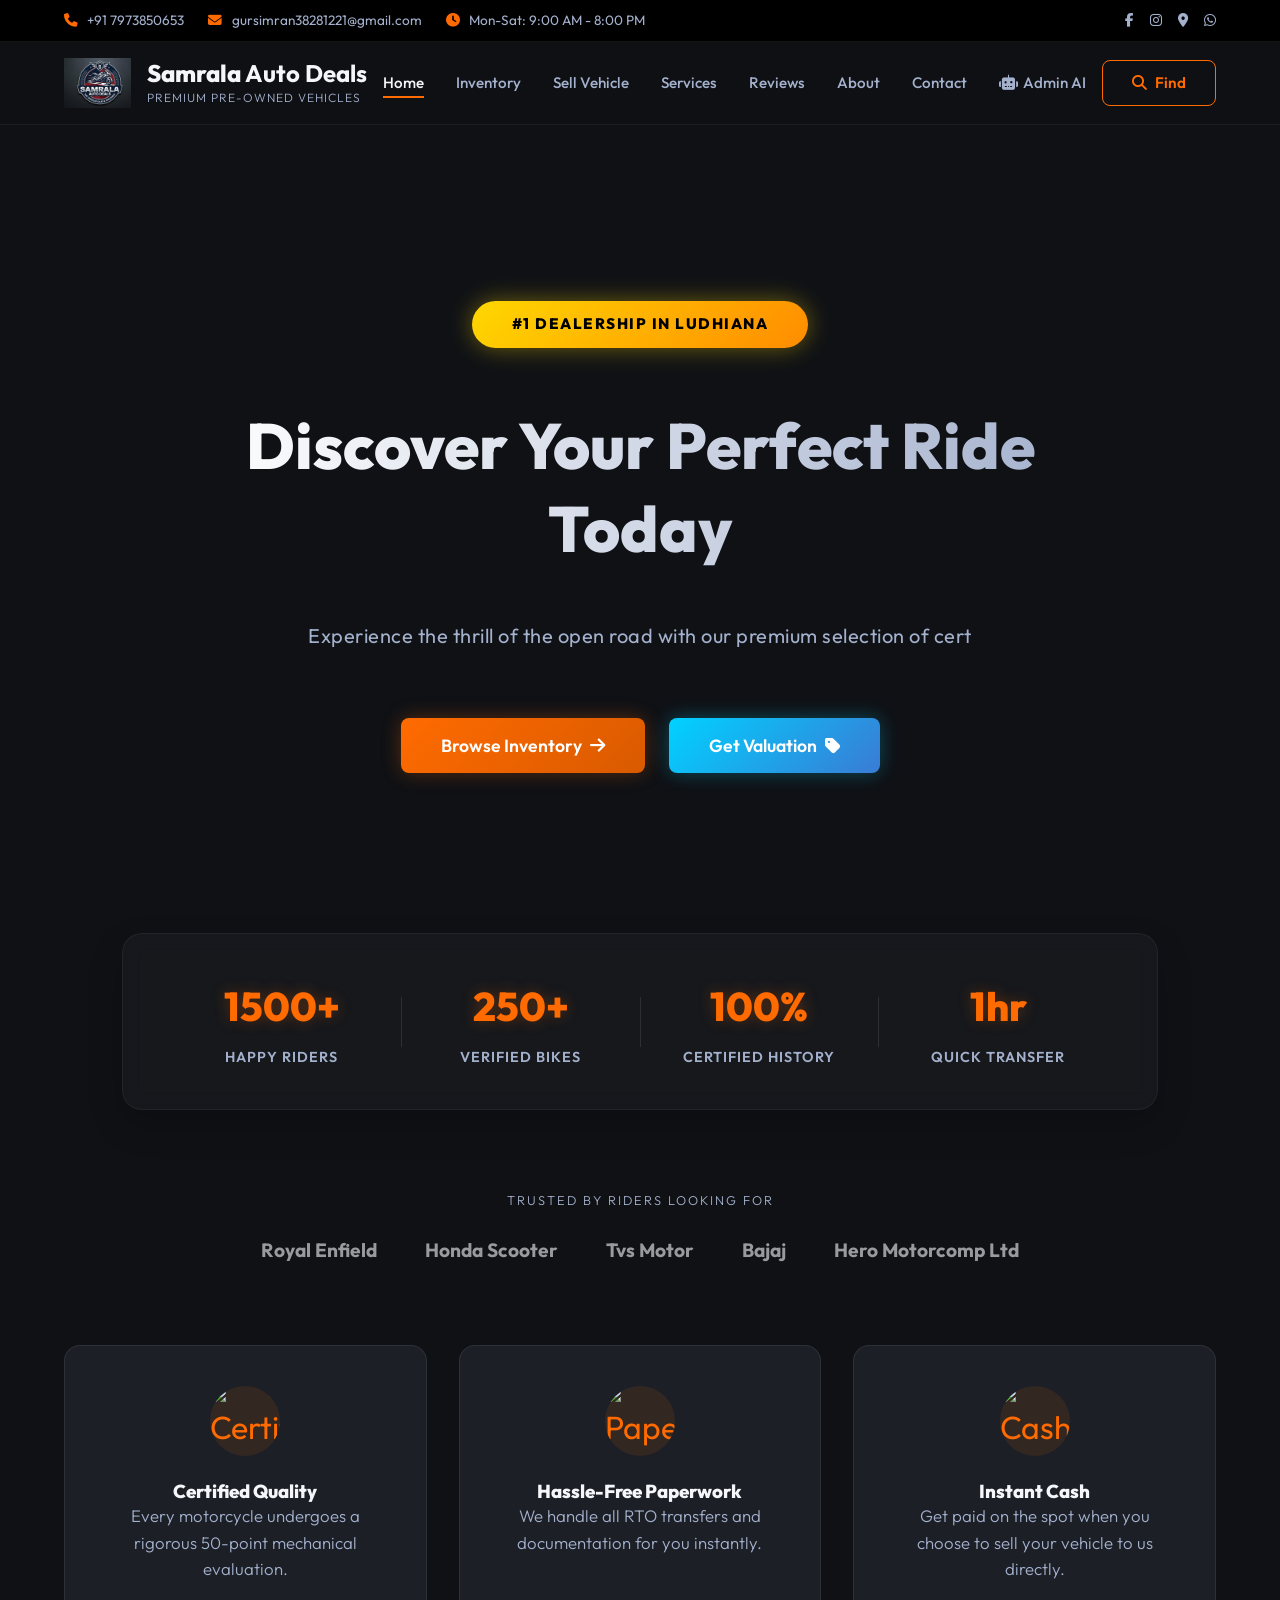
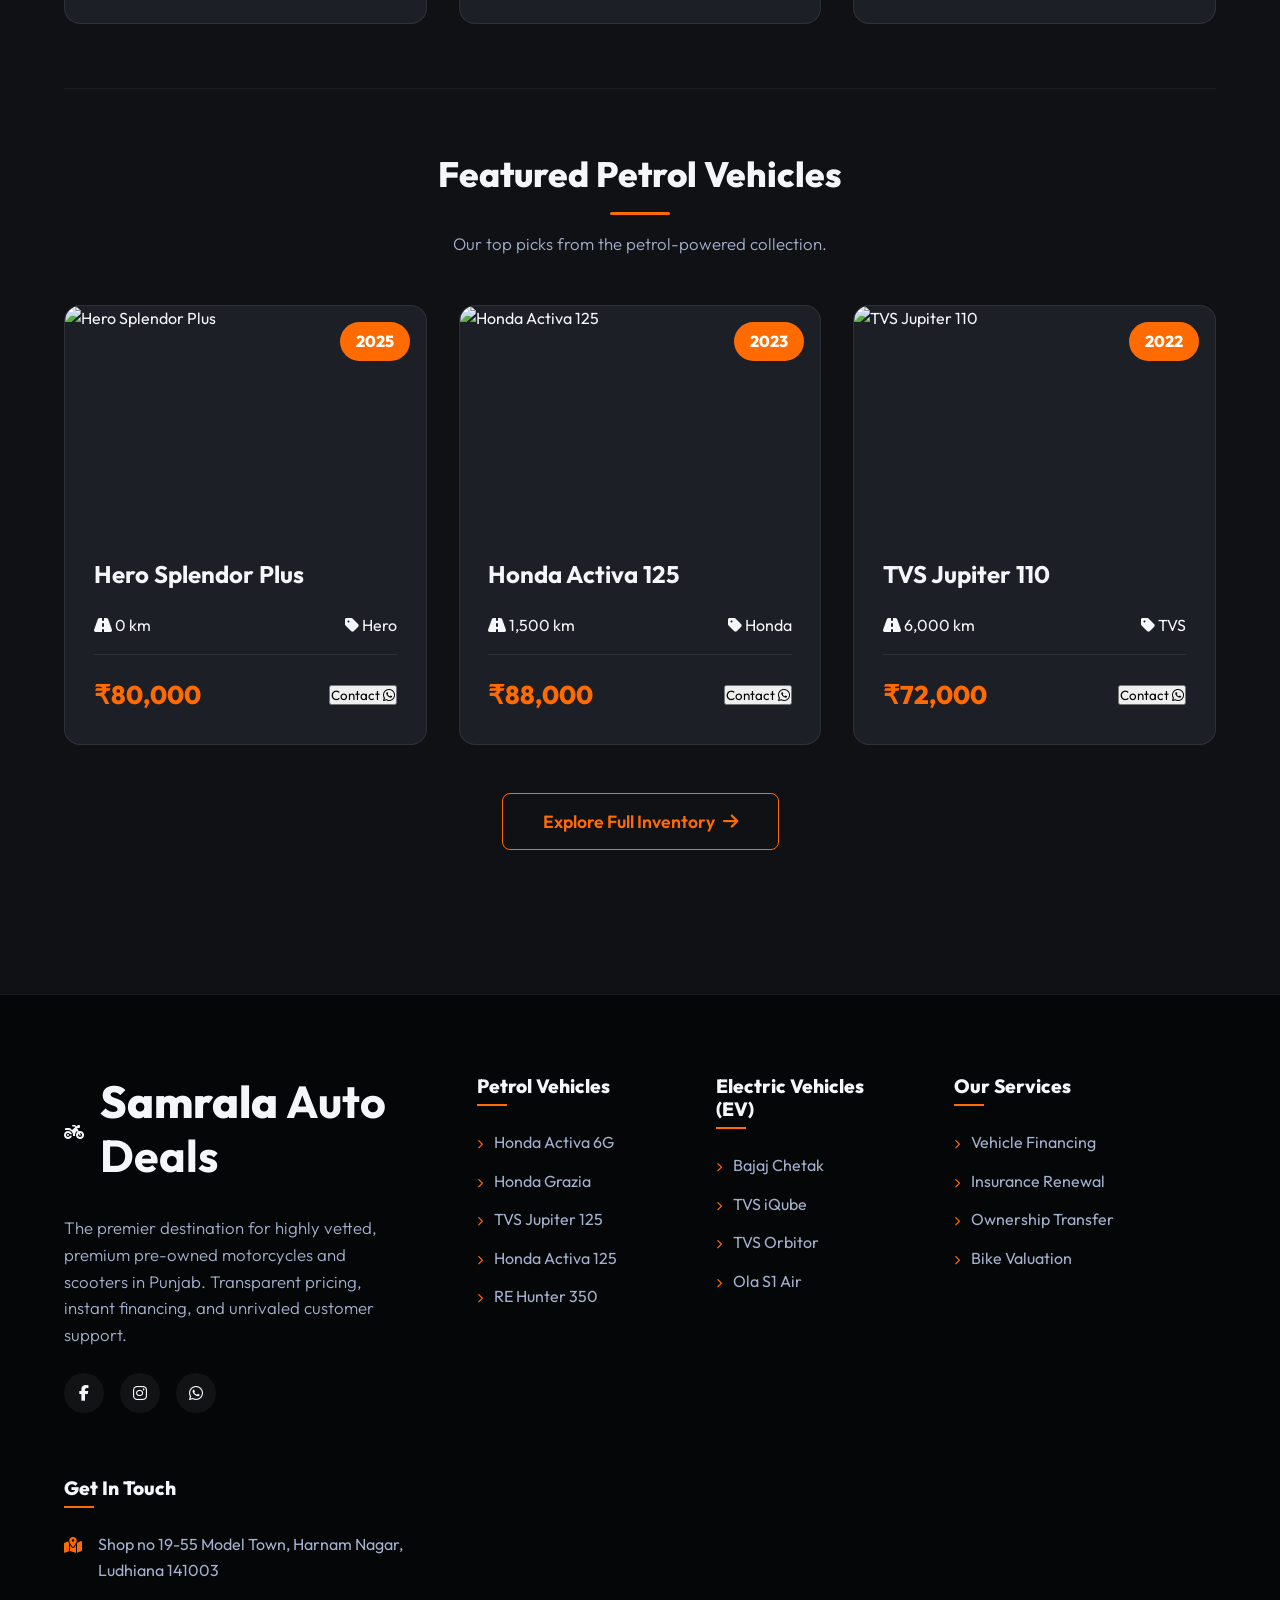
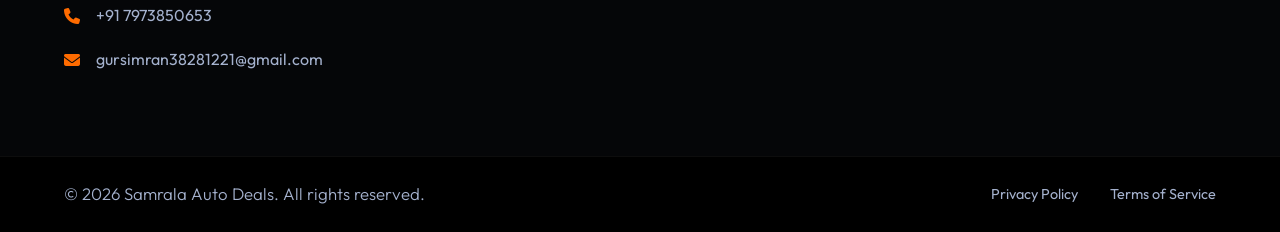
==== commit 9c33a096: "Rename index.html.html to index.html" ====
--- a/index.html
+++ b/index.html
@@ -384,7 +384,7 @@
     border-radius: 20px;
     overflow: hidden;
     padding: 6rem 5%;
-    background: url('https://images.unsplash.com/photo-1558981285-6f0c68243c17?auto=format&fit=crop&q=80&w=1400') center/cover;
+    background: url('https://cdn.pixabay.com/photo/2016/04/07/06/53/bmw-1313343_1280.jpg') center/cover;
     text-align: center;
     margin-bottom: 4rem;
 }
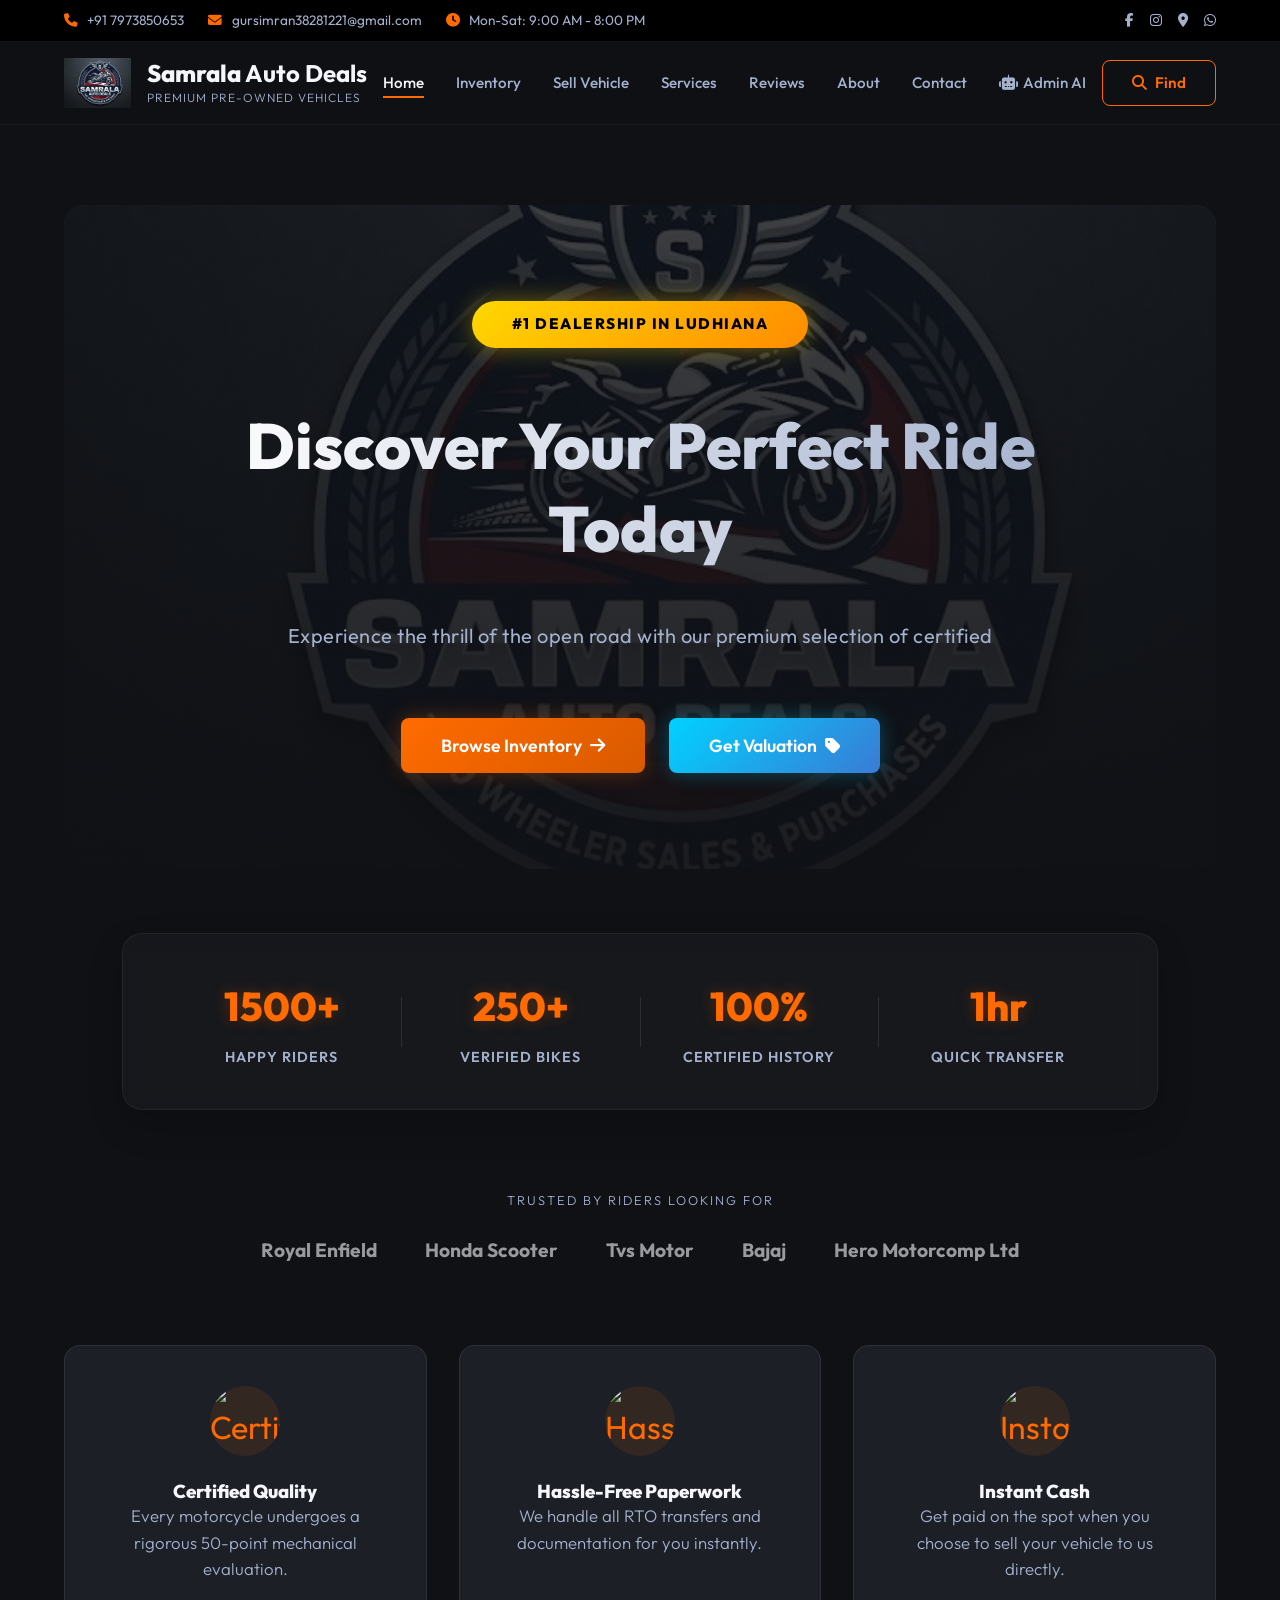
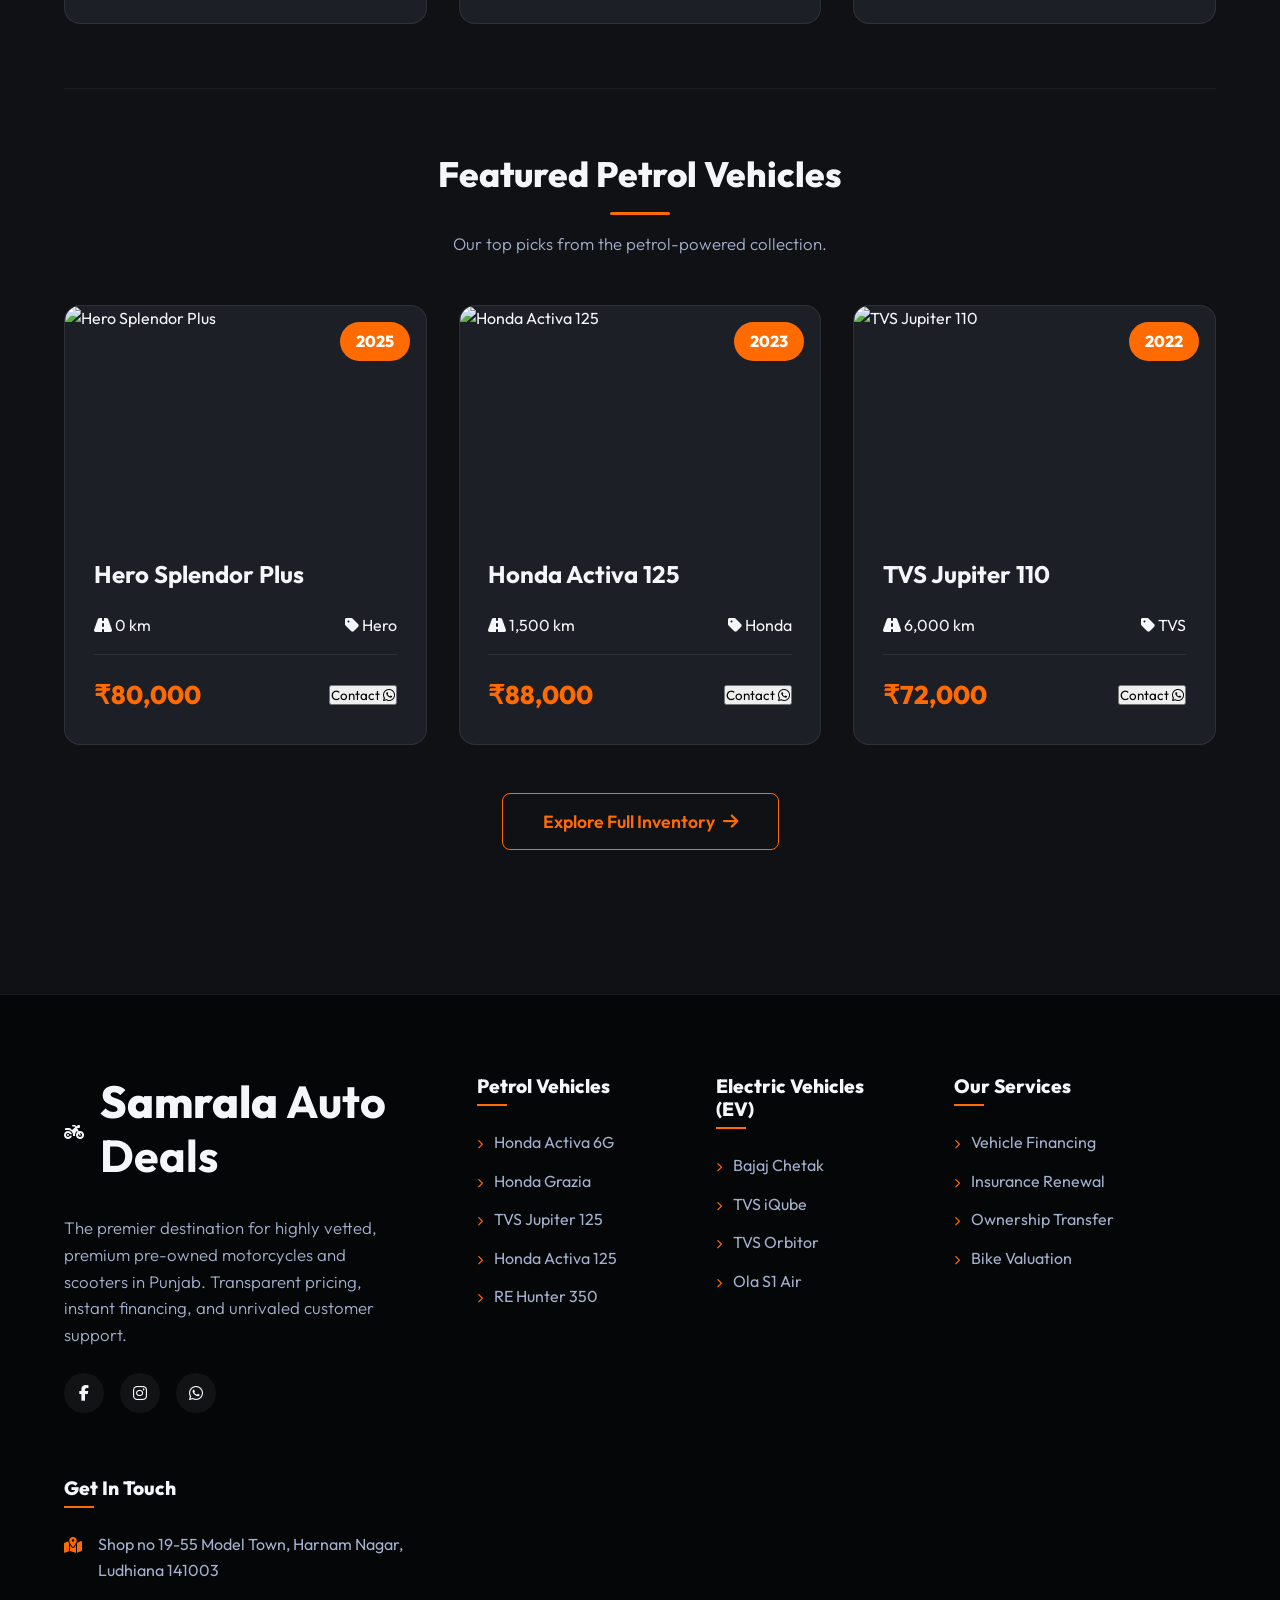
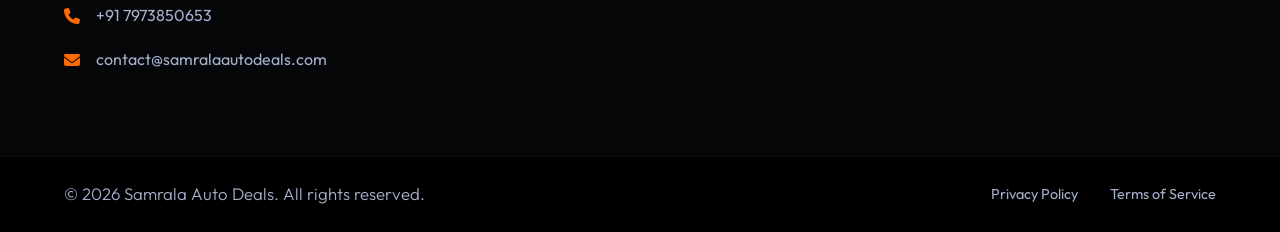
==== commit 454b740a: "Update index.html" ====
--- a/index.html
+++ b/index.html
@@ -1,1842 +1,21 @@
 <!DOCTYPE html>
 <html lang="en">
+
 <head>
     <meta charset="UTF-8">
     <meta name="viewport" content="width=device-width, initial-scale=1.0">
     <title>Samrala Auto Deals | Professional Used Two-Wheeler Marketplace</title>
+    <!-- Fonts -->
     <link rel="preconnect" href="https://fonts.googleapis.com">
     <link rel="preconnect" href="https://fonts.gstatic.com" crossorigin>
-    <link href="https://fonts.googleapis.com/css2?family=Outfit:wght@300;400;500;600;700;800&display=swap" rel="stylesheet">
+    <link href="https://fonts.googleapis.com/css2?family=Outfit:wght@300;400;500;600;700;800&display=swap"
+        rel="stylesheet">
+    <!-- Font Awesome -->
     <link rel="stylesheet" href="https://cdnjs.cloudflare.com/ajax/libs/font-awesome/6.4.0/css/all.min.css">
+    <!-- Custom CSS -->
+    <link rel="stylesheet" href="css/style.css">
+    <!-- EmailJS SDK -->
     <script type="text/javascript" src="https://cdn.jsdelivr.net/npm/@emailjs/browser@3/dist/email.min.js"></script>
-<style>
-/* ===== CSS Variables ===== */
-:root {
-    --bg-dark: #0f1115;
-    --bg-card: #1c1f26;
-    --bg-card-hover: #252a33;
-    --bg-alt: #16181d;
-    --text-main: #f5f6fa;
-    --text-muted: #a4b1cd;
-    --accent-primary: #ff6b00; /* Vibrant Orange */
-    --accent-primary-hover: #e05e00;
-    --accent-secondary: #00d2ff;
-    --border-color: rgba(255, 255, 255, 0.08);
-    --shadow-subtle: 0 8px 30px rgba(0, 0, 0, 0.4);
-    --shadow-glow: 0 0 20px rgba(255, 107, 0, 0.3);
-    --transition-fast: 0.2s ease;
-    --transition-smooth: 0.4s cubic-bezier(0.16, 1, 0.3, 1);
-}
-
-/* ===== Resets & Base Styles ===== */
-* {
-    margin: 0;
-    padding: 0;
-    box-sizing: border-box;
-    font-family: 'Outfit', sans-serif;
-}
-
-body {
-    background-color: var(--bg-dark);
-    color: var(--text-main);
-    line-height: 1.6;
-    overflow-x: hidden;
-}
-
-a {
-    text-decoration: none;
-    color: inherit;
-}
-
-ul {
-    list-style: none;
-}
-
-.bg-alt {
-    background-color: var(--bg-alt);
-}
-
-/* ===== Typography ===== */
-h1, h2, h3, h4 {
-    font-weight: 800;
-    line-height: 1.2;
-}
-
-h1 {
-    font-size: clamp(2.5rem, 5vw, 4rem);
-    background: linear-gradient(to right, #fff, #a4b1cd);
-    -webkit-background-clip: text;
-    background-clip: text;
-    -webkit-text-fill-color: transparent;
-    margin-bottom: 1rem;
-}
-
-h2 {
-    font-size: clamp(2rem, 3.5vw, 2.8rem);
-    margin-bottom: 0.5rem;
-}
-
-p {
-    color: var(--text-muted);
-    font-size: 1.05rem;
-    font-weight: 300;
-}
-
-/* ===== UI Components ===== */
-.btn {
-    display: inline-flex;
-    align-items: center;
-    justify-content: center;
-    gap: 0.5rem;
-    padding: 0.8rem 1.8rem;
-    border-radius: 8px;
-    font-weight: 600;
-    font-size: 0.95rem;
-    cursor: pointer;
-    border: none;
-    transition: var(--transition-fast);
-    outline: none;
-}
-
-.btn-large {
-    padding: 1rem 2.5rem;
-    font-size: 1.1rem;
-}
-
-.btn-primary {
-    background: linear-gradient(135deg, var(--accent-primary), #d95a00);
-    color: #fff;
-    box-shadow: var(--shadow-glow);
-}
-
-.btn-primary:hover {
-    transform: translateY(-3px);
-    box-shadow: 0 10px 25px rgba(255, 107, 0, 0.4);
-}
-
-.btn-secondary {
-    background: rgba(255, 255, 255, 0.05);
-    color: var(--text-main);
-    border: 1px solid var(--border-color);
-}
-
-.btn-secondary:hover {
-    background: rgba(255, 255, 255, 0.1);
-    transform: translateY(-3px);
-}
-
-.btn-highlight {
-    background: linear-gradient(135deg, #00d2ff, #3a7bd5); /* Premium Blue Gradient */
-    color: #fff;
-    box-shadow: 0 0 20px rgba(0, 210, 255, 0.3);
-    animation: pulseHighlight 2s infinite;
-}
-
-@keyframes pulseHighlight {
-    0% { box-shadow: 0 0 0 0 rgba(0, 210, 255, 0.4); }
-    70% { box-shadow: 0 0 0 15px rgba(0, 210, 255, 0); }
-    100% { box-shadow: 0 0 0 0 rgba(0, 210, 255, 0); }
-}
-
-.btn-highlight:hover {
-    transform: translateY(-3px) scale(1.05);
-    box-shadow: 0 10px 25px rgba(0, 210, 255, 0.5);
-}
-
-.btn-outline {
-    background: transparent;
-    border: 1px solid var(--accent-primary);
-    color: var(--accent-primary);
-}
-
-.btn-outline:hover {
-    background: var(--accent-primary);
-    color: #fff;
-}
-
-/* ===== Top Bar ===== */
-.top-bar {
-    background: #000;
-    border-bottom: 1px solid var(--border-color);
-    padding: 0.6rem 0;
-    font-size: 0.85rem;
-    color: var(--text-muted);
-}
-
-.top-bar-container {
-    max-width: 1300px;
-    margin: 0 auto;
-    padding: 0 5%;
-    display: flex;
-    justify-content: space-between;
-    align-items: center;
-}
-
-.top-bar-left {
-    display: flex;
-    gap: 1.5rem;
-}
-
-.top-bar-left i {
-    color: var(--accent-primary);
-    margin-right: 0.4rem;
-}
-
-.top-bar-right {
-    display: flex;
-    gap: 1rem;
-}
-
-.social-icon {
-    color: var(--text-muted);
-    transition: var(--transition-fast);
-}
-
-.social-icon:hover {
-    color: var(--accent-primary);
-}
-
-/* ===== Navbar ===== */
-.navbar {
-    background: rgba(15, 17, 21, 0.95);
-    backdrop-filter: blur(15px);
-    position: sticky;
-    top: 0;
-    z-index: 1000;
-    border-bottom: 1px solid rgba(255, 255, 255, 0.05);
-    padding: 1rem 0;
-}
-
-/* ===== File Input Styling ===== */
-.file-input-wrapper {
-    position: relative;
-    width: 100%;
-    height: 120px;
-    border: 2px dashed var(--border-color);
-    border-radius: 12px;
-    display: flex;
-    align-items: center;
-    justify-content: center;
-    background: rgba(255, 255, 255, 0.02);
-    transition: var(--transition-smooth);
-    cursor: pointer;
-    overflow: hidden;
-}
-
-.file-input-wrapper:hover {
-    border-color: var(--accent-primary);
-    background: rgba(255, 107, 0, 0.05);
-}
-
-.file-input-wrapper input[type="file"] {
-    position: absolute;
-    width: 100%;
-    height: 100%;
-    opacity: 0;
-    cursor: pointer;
-    z-index: 2;
-}
-
-.file-input-label {
-    display: flex;
-    flex-direction: column;
-    align-items: center;
-    gap: 0.8rem;
-    color: var(--text-muted);
-    pointer-events: none;
-    z-index: 1;
-}
-
-.file-input-label i {
-    font-size: 2rem;
-    color: var(--accent-primary);
-}
-
-.file-input-label span {
-    font-weight: 500;
-    font-size: 0.9rem;
-}
-
-.file-input-wrapper:hover .file-input-label {
-    color: var(--text-main);
-}
-
-.navbar-container {
-    max-width: 1400px;
-    margin: 0 auto;
-    padding: 0 5%;
-    display: flex;
-    justify-content: space-between;
-    align-items: center;
-}
-
-.logo {
-    display: flex;
-    align-items: center;
-    gap: 1rem;
-}
-
-.logo-img {
-    height: 50px;
-    width: auto;
-    object-fit: contain;
-}
-
-
-.logo-text h1 {
-    font-size: 1.5rem;
-    margin-bottom: 0;
-    background: none;
-    -webkit-text-fill-color: var(--text-main);
-}
-
-.logo-text h1 strong {
-    color: var(--accent-primary);
-}
-
-.logo-text p {
-    font-size: 0.75rem;
-    text-transform: uppercase;
-    letter-spacing: 1px;
-}
-
-.nav-links {
-    display: flex;
-    gap: 2rem;
-}
-
-.nav-links a {
-    font-weight: 500;
-    color: var(--text-muted);
-    transition: var(--transition-fast);
-    font-size: 0.95rem;
-    position: relative;
-}
-
-.nav-links a:hover, .nav-links a.active {
-    color: var(--text-main);
-}
-
-.nav-links a::after {
-    content: '';
-    position: absolute;
-    bottom: -6px;
-    left: 0;
-    width: 0%;
-    height: 2px;
-    background: var(--accent-primary);
-    transition: var(--transition-fast);
-}
-
-.nav-links a.active::after, .nav-links a:hover::after {
-    width: 100%;
-}
-
-.nav-actions {
-    display: flex;
-    align-items: center;
-    gap: 1.5rem;
-}
-
-.menu-toggle {
-    display: none;
-    font-size: 1.5rem;
-    cursor: pointer;
-}
-
-/* ===== Sections Global ===== */
-main {
-    min-height: calc(100vh - 300px);
-}
-
-.page-section {
-    display: none;
-    padding: 5rem 5%;
-    animation: fadeIn 0.4s ease;
-}
-
-.page-section.active {
-    display: block;
-}
-
-@keyframes fadeIn {
-    from { opacity: 0; transform: translateY(15px); }
-    to { opacity: 1; transform: translateY(0); }
-}
-
-.section-header {
-    text-align: center;
-    max-width: 700px;
-    margin: 0 auto 4rem auto;
-}
-
-.header-line {
-    width: 60px;
-    height: 3px;
-    background: var(--accent-primary);
-    margin: 1rem auto;
-    border-radius: 3px;
-}
-
-/* ===== Home Hero ===== */
-.hero {
-    position: relative;
-    border-radius: 20px;
-    overflow: hidden;
-    padding: 6rem 5%;
-    background: url('https://cdn.pixabay.com/photo/2016/04/07/06/53/bmw-1313343_1280.jpg') center/cover;
-    text-align: center;
-    margin-bottom: 4rem;
-}
-
-.hero-overlay {
-    position: absolute;
-    inset: 0;
-    background: linear-gradient(to bottom, rgba(15, 17, 21, 0.8), rgba(15, 17, 21, 0.95));
-}
-
-.hero-content {
-    position: relative;
-    z-index: 2;
-    max-width: 900px;
-    margin: 0 auto;
-}
-
-.hero-content h1 {
-    margin-bottom: 3rem;
-    line-height: 1.3;
-}
-
-.hero-content p {
-    line-height: 1.8;
-    font-size: 1.25rem;
-    letter-spacing: 0.5px;
-    margin: 0;
-}
-
-.hero-line-1 {
-    margin-bottom: 0.8rem !important; /* Move line 2 closer */
-    font-weight: 400;
-}
-
-.hero-line-2 {
-    margin-bottom: 4rem !important;
-    color: var(--accent-primary) !important;
-    font-weight: 600;
-    letter-spacing: 1px;
-}
-
-.hero-badge {
-    display: inline-block;
-    background: linear-gradient(135deg, #ffd700, #ff8c00);
-    color: #000;
-    padding: 0.7rem 2.5rem;
-    border-radius: 50px;
-    font-weight: 800;
-    font-size: 0.95rem;
-    margin-bottom: 3.5rem; /* More space below badge */
-    box-shadow: 0 0 25px rgba(255, 215, 0, 0.4);
-    text-transform: uppercase;
-    letter-spacing: 1.5px;
-    animation: floatBadge 3s ease-in-out infinite;
-    position: relative;
-    border: none;
-}
-
-@keyframes floatBadge {
-    0%, 100% { transform: translateY(0); }
-    50% { transform: translateY(-5px); }
-}
-
-.hero-buttons {
-    display: flex;
-    gap: 1.5rem;
-    justify-content: center;
-    margin-top: 2.5rem;
-}
-
-.trusted-brands {
-    text-align: center;
-    margin-bottom: 5rem;
-}
-
-.trusted-brands p {
-    text-transform: uppercase;
-    font-size: 0.8rem;
-    letter-spacing: 2px;
-    margin-bottom: 1.5rem;
-}
-
-.brands-grid {
-    display: flex;
-    justify-content: center;
-    flex-wrap: wrap;
-    gap: 3rem;
-    opacity: 0.6;
-    font-weight: 700;
-    font-size: 1.2rem;
-}
-
-.features-row {
-    display: grid;
-    grid-template-columns: repeat(auto-fit, minmax(300px, 1fr));
-    gap: 2rem;
-}
-
-.feature-box {
-    background: var(--bg-card);
-    padding: 2.5rem;
-    border-radius: 16px;
-    border: 1px solid var(--border-color);
-    text-align: center;
-    transition: var(--transition-smooth);
-}
-
-.feature-box:hover {
-    transform: translateY(-10px);
-    border-color: var(--accent-primary);
-    box-shadow: var(--shadow-subtle);
-}
-
-.feature-icon-wrapper {
-    width: 70px;
-    height: 70px;
-    background: rgba(255, 107, 0, 0.1);
-    color: var(--accent-primary);
-    border-radius: 50%;
-    display: flex;
-    align-items: center;
-    justify-content: center;
-    font-size: 2rem;
-    margin: 0 auto 1.5rem auto;
-}
-
-/* ===== Services Section ===== */
-.services-grid {
-    display: grid;
-    grid-template-columns: repeat(auto-fit, minmax(320px, 1fr));
-    gap: 2.5rem;
-}
-
-.service-card {
-    background: var(--bg-card);
-    border-radius: 16px;
-    overflow: hidden;
-    border: 1px solid var(--border-color);
-}
-
-.service-card img {
-    width: 100%;
-    height: 220px;
-    object-fit: cover;
-}
-
-.service-content {
-    padding: 2rem;
-}
-
-.service-content h3 {
-    margin-bottom: 1rem;
-}
-
-/* ===== Testimonials Section ===== */
-.testimonial-grid {
-    display: grid;
-    grid-template-columns: repeat(auto-fit, minmax(300px, 1fr));
-    gap: 2rem;
-}
-
-.testimonial-card {
-    background: var(--bg-card);
-    padding: 2.5rem;
-    border-radius: 16px;
-    border: 1px solid var(--border-color);
-}
-
-.stars {
-    color: #ffd700;
-    margin-bottom: 1rem;
-}
-
-.testimonial-card p {
-    font-style: italic;
-    margin-bottom: 2rem;
-}
-
-.author {
-    display: flex;
-    align-items: center;
-    gap: 1rem;
-    border-top: 1px solid var(--border-color);
-    padding-top: 1.5rem;
-}
-
-.avatar {
-    width: 50px;
-    height: 50px;
-    background: var(--accent-primary);
-    border-radius: 50%;
-    display: flex;
-    align-items: center;
-    justify-content: center;
-    font-weight: 700;
-}
-
-.author-info h4 {
-    font-size: 1rem;
-}
-
-.author-info span {
-    font-size: 0.8rem;
-    color: var(--text-muted);
-}
-
-/* ===== Buy Section ===== */
-.filters-container {
-    background: var(--bg-card);
-    padding: 1.5rem;
-    border-radius: 12px;
-    margin-bottom: 3rem;
-    border: 1px solid var(--border-color);
-}
-
-.filters {
-    display: flex;
-    gap: 1.5rem;
-}
-
-.search-box {
-    display: flex;
-    align-items: center;
-    flex-grow: 1;
-    background: var(--bg-dark);
-    padding: 0 1rem;
-    border-radius: 8px;
-    border: 1px solid var(--border-color);
-}
-
-.search-box i {
-    color: var(--text-muted);
-}
-
-.search-box input {
-    width: 100%;
-    background: transparent;
-    border: none;
-    color: var(--text-main);
-    padding: 1rem;
-    outline: none;
-    font-size: 1rem;
-}
-
-.custom-select {
-    background: var(--bg-dark);
-    border: 1px solid var(--border-color);
-    color: var(--text-main);
-    padding: 0 1.5rem;
-    border-radius: 8px;
-    outline: none;
-    cursor: pointer;
-    min-width: 200px;
-}
-
-.grid {
-    display: grid;
-    grid-template-columns: repeat(auto-fill, minmax(320px, 1fr));
-    gap: 2rem;
-}
-
-.card {
-    background: var(--bg-card);
-    border-radius: 16px;
-    overflow: hidden;
-    border: 1px solid var(--border-color);
-    transition: var(--transition-smooth);
-    display: flex;
-    flex-direction: column;
-}
-
-.card:hover {
-    transform: translateY(-8px);
-    box-shadow: var(--shadow-subtle);
-    border-color: rgba(255, 107, 0, 0.5);
-}
-
-.card-img-wrapper {
-    height: 220px;
-    position: relative;
-    overflow: hidden;
-}
-
-.card-img-wrapper img {
-    width: 100%;
-    height: 100%;
-    object-fit: cover;
-    transition: var(--transition-smooth);
-}
-
-.card:hover .card-img-wrapper img {
-    transform: scale(1.08);
-}
-
-.card-badge {
-    position: absolute;
-    top: 1rem;
-    right: 1rem;
-    background: var(--accent-primary);
-    color: #fff;
-    padding: 0.4rem 1rem;
-    border-radius: 30px;
-    font-weight: 800;
-}
-
-.card-content {
-    padding: 1.8rem;
-    display: flex;
-    flex-direction: column;
-    gap: 1.2rem;
-    flex-grow: 1;
-}
-
-.card-title {
-    font-size: 1.5rem;
-    font-weight: 700;
-}
-
-.card-details {
-    display: flex;
-    justify-content: space-between;
-    padding-bottom: 1rem;
-    border-bottom: 1px solid var(--border-color);
-}
-
-.card-price-row {
-    display: flex;
-    justify-content: space-between;
-    align-items: center;
-    margin-top: auto;
-}
-
-.card-price {
-    font-size: 1.6rem;
-    font-weight: 800;
-    color: var(--accent-primary);
-}
-
-/* ===== Sell Section & Forms ===== */
-.form-container {
-    background: var(--bg-card);
-    padding: 3rem;
-    border-radius: 16px;
-    border: 1px solid var(--border-color);
-    box-shadow: var(--shadow-subtle);
-    max-width: 800px;
-    margin: 0 auto;
-}
-
-form {
-    display: flex;
-    flex-direction: column;
-    gap: 1.5rem;
-}
-
-.form-row {
-    display: grid;
-    grid-template-columns: 1fr 1fr;
-    gap: 1.5rem;
-}
-
-.form-group {
-    display: flex;
-    flex-direction: column;
-    gap: 0.6rem;
-}
-
-.form-group label {
-    font-weight: 600;
-}
-
-.required {
-    color: var(--accent-primary);
-}
-
-.optional {
-    color: var(--text-muted);
-    font-weight: 400;
-    font-size: 0.8rem;
-}
-
-.form-group input, .form-group textarea {
-    background: rgba(255, 255, 255, 0.03);
-    border: 1px solid var(--border-color);
-    padding: 1rem 1.2rem;
-    border-radius: 8px;
-    color: var(--text-main);
-    font-size: 1rem;
-    outline: none;
-    transition: var(--transition-fast);
-}
-
-.form-group input:focus, .form-group textarea:focus {
-    border-color: var(--accent-primary);
-    background: rgba(255, 255, 255, 0.05);
-}
-
-.form-terms {
-    display: flex;
-    align-items: center;
-    gap: 0.8rem;
-    font-size: 0.9rem;
-    color: var(--text-muted);
-}
-
-.form-terms a {
-    color: var(--accent-primary);
-    text-decoration: underline;
-}
-
-/* ===== About Us ===== */
-.about-container {
-    display: grid;
-    grid-template-columns: 1fr 1fr;
-    gap: 4rem;
-    align-items: center;
-}
-
-.about-image {
-    position: relative;
-    border-radius: 16px;
-    overflow: hidden;
-}
-
-.about-image img {
-    width: 100%;
-    display: block;
-}
-
-.experience-badge {
-    position: absolute;
-    bottom: -1px;
-    right: -1px;
-    background: var(--accent-primary);
-    padding: 2rem;
-    border-top-left-radius: 16px;
-    display: flex;
-    flex-direction: column;
-    align-items: center;
-    text-align: center;
-}
-
-.experience-badge .num {
-    font-size: 2.5rem;
-    font-weight: 800;
-    line-height: 1;
-}
-
-.experience-badge .text {
-    font-weight: 600;
-    text-transform: uppercase;
-}
-
-.about-list {
-    margin-top: 2rem;
-    display: grid;
-    grid-template-columns: 1fr 1fr;
-    gap: 1rem;
-}
-
-.about-list li {
-    font-size: 1.1rem;
-    display: flex;
-    align-items: center;
-    gap: 0.8rem;
-}
-
-.about-list i {
-    color: var(--accent-primary);
-}
-
-/* ===== Contact Section ===== */
-.contact-wrapper {
-    display: grid;
-    grid-template-columns: 350px 1fr;
-    gap: 3rem;
-}
-
-.contact-info-cards {
-    display: flex;
-    flex-direction: column;
-    gap: 1.5rem;
-}
-
-.info-card {
-    background: var(--bg-card);
-    padding: 2rem;
-    border-radius: 12px;
-    border: 1px solid var(--border-color);
-}
-
-.info-card i {
-    font-size: 1.8rem;
-    color: var(--accent-primary);
-    margin-bottom: 1rem;
-}
-
-/* ===== Legal Policies ===== */
-.legal-content {
-    max-width: 800px;
-    margin: 0 auto;
-    background: var(--bg-card);
-    padding: 3rem;
-    border-radius: 16px;
-    border: 1px solid var(--border-color);
-}
-
-.legal-content h3 {
-    margin: 2rem 0 1rem 0;
-    color: #fff;
-}
-
-.legal-content h3:first-child {
-    margin-top: 0;
-}
-
-/* ===== Footer ===== */
-.main-footer {
-    background: #050608;
-    border-top: 1px solid var(--border-color);
-    padding-top: 5rem;
-    margin-top: 4rem;
-}
-
-.footer-container {
-    max-width: 1400px;
-    margin: 0 auto;
-    padding: 0 5%;
-    display: grid;
-    grid-template-columns: 2fr 1fr 1fr 1.5fr;
-    gap: 4rem;
-    margin-bottom: 4rem;
-}
-
-.footer-about p {
-    margin: 1.5rem 0;
-}
-
-.footer-socials {
-    display: flex;
-    gap: 1rem;
-}
-
-.footer-socials a {
-    width: 40px;
-    height: 40px;
-    border-radius: 50%;
-    background: rgba(255, 255, 255, 0.05);
-    display: flex;
-    align-items: center;
-    justify-content: center;
-    transition: var(--transition-fast);
-}
-
-.footer-socials a:hover {
-    background: var(--accent-primary);
-    transform: translateY(-3px);
-}
-
-.footer-col h3 {
-    font-size: 1.2rem;
-    margin-bottom: 1.5rem;
-    position: relative;
-    padding-bottom: 0.5rem;
-}
-
-.footer-col h3::after {
-    content: '';
-    position: absolute;
-    left: 0;
-    bottom: 0;
-    width: 30px;
-    height: 2px;
-    background: var(--accent-primary);
-}
-
-.footer-links li {
-    margin-bottom: 0.8rem;
-}
-
-.footer-links a {
-    color: var(--text-muted);
-    transition: var(--transition-fast);
-}
-
-.footer-links i {
-    font-size: 0.6rem;
-    color: var(--accent-primary);
-    margin-right: 0.5rem;
-}
-
-.footer-links a:hover {
-    color: var(--accent-primary);
-    padding-left: 5px;
-}
-
-.contact-list li {
-    display: flex;
-    gap: 1rem;
-    margin-bottom: 1.2rem;
-    color: var(--text-muted);
-}
-
-.contact-list i {
-    color: var(--accent-primary);
-    margin-top: 5px;
-}
-
-.footer-bottom {
-    border-top: 1px solid rgba(255, 255, 255, 0.05);
-    padding: 1.5rem 0;
-    background: #000;
-}
-
-.footer-bottom-container {
-    max-width: 1400px;
-    margin: 0 auto;
-    padding: 0 5%;
-    display: flex;
-    justify-content: space-between;
-    align-items: center;
-    color: var(--text-muted);
-    font-size: 0.9rem;
-}
-
-.legal-links {
-    display: flex;
-    gap: 2rem;
-}
-
-.legal-links a:hover {
-    color: var(--text-main);
-}
-
-/* ===== Admin AI Dashboard ===== */
-.dashboard-wrapper {
-    display: flex;
-    max-width: 1400px;
-    margin: 0 auto;
-    min-height: 800px;
-    background: var(--bg-dark);
-    border: 1px solid var(--border-color);
-    border-radius: 16px;
-    overflow: hidden;
-}
-
-/* ===== Sidebar ===== */
-.sidebar {
-    width: 280px;
-    background: var(--bg-alt);
-    border-right: 1px solid var(--border-color);
-    display: flex;
-    flex-direction: column;
-}
-
-.sidebar-header {
-    padding: 2rem;
-    font-size: 1.5rem;
-    display: flex;
-    align-items: center;
-    gap: 0.8rem;
-    border-bottom: 1px solid var(--border-color);
-}
-
-.sidebar-header i { color: var(--accent-primary); }
-.sidebar-header strong { color: var(--accent-primary); font-weight: 800; }
-
-.sidebar-nav {
-    list-style: none;
-    padding: 2rem 0;
-}
-
-.sidebar-nav li {
-    padding: 0 1.5rem;
-    margin-bottom: 0.5rem;
-}
-
-.sidebar-nav a {
-    display: flex;
-    align-items: center;
-    gap: 1rem;
-    padding: 1rem;
-    color: var(--text-muted);
-    text-decoration: none;
-    border-radius: 8px;
-    transition: var(--transition-fast);
-}
-
-.sidebar-nav a:hover, .sidebar-nav li.active a {
-    background: rgba(255, 107, 0, 0.1);
-    color: var(--accent-primary);
-}
-
-/* ===== Main Content ===== */
-.main-content {
-    flex-grow: 1;
-    display: flex;
-    flex-direction: column;
-    padding: 2rem;
-    background: var(--bg-dark);
-}
-
-.top-nav {
-    display: flex;
-    justify-content: space-between;
-    align-items: center;
-    margin-bottom: 3rem;
-}
-
-.greeting h2 {
-    font-size: 2rem;
-    margin-bottom: 0.3rem;
-}
-
-.greeting p {
-    color: var(--text-muted);
-}
-
-.user-profile img {
-    border-radius: 50%;
-    border: 2px solid var(--accent-primary);
-}
-
-
-.stats-grid {
-    display: grid;
-    grid-template-columns: repeat(auto-fit, minmax(280px, 1fr));
-    gap: 2rem;
-    margin-bottom: 3rem;
-}
-
-.stat-card {
-    background: var(--bg-card);
-    border: 1px solid var(--border-color);
-    padding: 2rem;
-    border-radius: 16px;
-    display: flex;
-    align-items: center;
-    gap: 1.5rem;
-    box-shadow: var(--shadow-subtle);
-}
-
-.stat-icon {
-    width: 60px;
-    height: 60px;
-    background: rgba(255, 107, 0, 0.1);
-    color: var(--accent-primary);
-    border-radius: 12px;
-    display: flex;
-    align-items: center;
-    justify-content: center;
-    font-size: 1.8rem;
-}
-
-.stat-details h3 {
-    font-size: 2.2rem;
-    font-weight: 800;
-}
-
-.stat-details p {
-    color: var(--text-muted);
-    font-size: 0.9rem;
-    text-transform: uppercase;
-    letter-spacing: 1px;
-}
-
-.ai-section {
-    background: var(--bg-card);
-    border: 1px solid var(--accent-primary);
-    border-radius: 16px;
-    display: flex;
-    flex-direction: column;
-    box-shadow: 0 10px 40px rgba(255, 107, 0, 0.1);
-    min-height: 500px;
-    overflow: hidden;
-}
-
-.ai-header {
-    background: rgba(255, 107, 0, 0.1);
-    padding: 1.5rem 2rem;
-    display: flex;
-    align-items: center;
-    gap: 1rem;
-    border-bottom: 1px solid rgba(255, 107, 0, 0.2);
-}
-
-.ai-header i {
-    color: var(--accent-primary);
-    font-size: 1.5rem;
-}
-
-.ai-chat-window {
-    flex-grow: 1;
-    padding: 2rem;
-    overflow-y: auto;
-    display: flex;
-    flex-direction: column;
-    gap: 1.5rem;
-    max-height: 500px;
-}
-
-.chat-message {
-    display: flex;
-    gap: 1rem;
-    max-width: 80%;
-}
-
-.chat-message.user {
-    align-self: flex-end;
-    flex-direction: row-reverse;
-}
-
-.avatar {
-    width: 40px;
-    height: 40px;
-    border-radius: 50%;
-    display: flex;
-    align-items: center;
-    justify-content: center;
-    flex-shrink: 0;
-}
-
-.assistant .avatar {
-    background: var(--accent-primary);
-    color: white;
-}
-
-.user .avatar {
-    background: #4a5568;
-    color: white;
-}
-
-.bubble {
-    padding: 1.2rem;
-    border-radius: 12px;
-    font-size: 1rem;
-    line-height: 1.5;
-}
-
-.assistant .bubble {
-    background: var(--bg-dark);
-    border-top-left-radius: 0;
-    border: 1px solid var(--border-color);
-}
-
-.user .bubble {
-    background: var(--accent-primary);
-    color: white;
-    border-top-right-radius: 0;
-}
-
-.ai-input-area {
-    padding: 1.5rem;
-    background: var(--bg-dark);
-    border-top: 1px solid var(--border-color);
-}
-
-#chat-form {
-    display: flex;
-    gap: 1rem;
-}
-
-#chat-input {
-    flex-grow: 1;
-    background: var(--bg-card);
-    border: 1px solid var(--border-color);
-    padding: 1.2rem;
-    border-radius: 8px;
-    color: var(--text-main);
-    font-size: 1rem;
-    outline: none;
-}
-
-#chat-input:focus {
-    border-color: var(--accent-primary);
-}
-
-#chat-submit {
-    background: var(--accent-primary);
-    border: none;
-    color: white;
-    width: 60px;
-    border-radius: 8px;
-    cursor: pointer;
-    font-size: 1.2rem;
-    transition: var(--transition-fast);
-}
-
-#chat-submit:hover {
-    background: #e05e00;
-}
-
-#chat-submit:disabled {
-    background: #555;
-    cursor: not-allowed;
-}
-
-.typing-indicator {
-    display: flex;
-    gap: 5px;
-    padding: 1rem;
-    background: var(--bg-dark);
-    border-radius: 12px;
-    border-top-left-radius: 0;
-    width: fit-content;
-    border: 1px solid var(--border-color);
-}
-
-.typing-indicator span {
-    width: 8px;
-    height: 8px;
-    background: var(--text-muted);
-    border-radius: 50%;
-    animation: bounce 1.4s infinite ease-in-out both;
-}
-
-.typing-indicator span:nth-child(1) { animation-delay: -0.32s; }
-.typing-indicator span:nth-child(2) { animation-delay: -0.16s; }
-
-@keyframes bounce {
-    0%, 80%, 100% { transform: scale(0); }
-    40% { transform: scale(1); }
-}
-
-/* ===== Toast ===== */
-.toast {
-    position: fixed;
-    bottom: 30px;
-    right: 30px;
-    background: var(--accent-primary);
-    color: white;
-    padding: 1rem 2rem;
-    border-radius: 8px;
-    font-weight: 600;
-    box-shadow: var(--shadow-glow);
-    transform: translateY(100px);
-    opacity: 0;
-    transition: var(--transition-smooth);
-    z-index: 9999;
-}
-
-.toast.show {
-    transform: translateY(0);
-    opacity: 1;
-}
-
-/* ===== Responsive ===== */
-@media (max-width: 1024px) {
-    .footer-container {
-        grid-template-columns: 1fr 1fr;
-    }
-    .contact-wrapper {
-        grid-template-columns: 1fr;
-    }
-    .about-container {
-        grid-template-columns: 1fr;
-    }
-}
-
-@media (max-width: 768px) {
-    .top-bar {
-        display: none;
-    }
-    .nav-links {
-        display: none;
-    }
-    .nav-actions button {
-        display: none;
-    }
-    .menu-toggle {
-        display: block;
-    }
-    .hero {
-        padding: 4rem 2rem;
-    }
-    .hero-buttons {
-        flex-direction: column;
-    }
-    .filters {
-        flex-direction: column;
-    }
-    .form-row {
-        grid-template-columns: 1fr;
-    }
-    .footer-container {
-        grid-template-columns: 1fr;
-        gap: 3rem;
-    }
-    .footer-bottom-container {
-        flex-direction: column;
-        gap: 1rem;
-        text-align: center;
-    }
-}
-
-.typing-indicator {
-    background: var(--bg-dark);
-    padding: 1.2rem;
-    border-radius: 12px;
-    border-top-left-radius: 0;
-    border: 1px solid var(--border-color);
-    display: flex;
-    gap: 5px;
-    align-items: center;
-    width: fit-content;
-}
-
-.typing-indicator span {
-    width: 8px;
-    height: 8px;
-    background: var(--text-muted);
-    border-radius: 50%;
-    animation: bounce 1.4s infinite ease-in-out both;
-}
-
-.typing-indicator span:nth-child(1) { animation-delay: -0.32s; }
-.typing-indicator span:nth-child(2) { animation-delay: -0.16s; }
-
-@keyframes bounce {
-    0%, 80%, 100% { transform: scale(0); }
-    40% { transform: scale(1); }
-}
-
-/* Modal Styles */
-.modal {
-    display: none;
-    position: fixed;
-    z-index: 2000;
-    left: 0;
-    top: 0;
-    width: 100%;
-    height: 100%;
-    background-color: rgba(0,0,0,0.8);
-    backdrop-filter: blur(8px);
-    overflow-y: auto;
-    padding: 20px;
-}
-
-.modal-content {
-    background-color: var(--bg-card);
-    margin: 2% auto;
-    padding: 0;
-    border: 1px solid var(--border-color);
-    width: 90%;
-    max-width: 900px;
-    border-radius: 20px;
-    position: relative;
-    box-shadow: 0 25px 50px -12px rgba(0,0,0,0.5);
-    overflow: hidden;
-}
-
-.close-modal {
-    position: absolute;
-    right: 20px;
-    top: 20px;
-    color: var(--text-muted);
-    font-size: 35px;
-    font-weight: bold;
-    cursor: pointer;
-    z-index: 10;
-    transition: var(--transition);
-}
-
-.close-modal:hover {
-    color: var(--primary-color);
-    transform: rotate(90deg);
-}
-
-.modal-grid {
-    display: grid;
-    grid-template-columns: 1fr 1fr;
-    gap: 0;
-}
-
-.modal-image-wrapper {
-    background: #0a0a0a;
-    display: flex;
-    align-items: center;
-    justify-content: center;
-    min-height: 400px;
-    border-right: 1px solid var(--border-color);
-}
-
-.modal-image {
-    width: 100%;
-    height: 100%;
-    max-height: 500px;
-    object-fit: contain; /* Shows the full bike without cropping */
-    transition: transform 0.5s ease;
-}
-
-.modal-image:hover {
-    transform: scale(1.05);
-}
-
-.modal-details {
-    padding: 3rem;
-}
-
-.modal-details h2 {
-    font-size: 2.5rem;
-    margin-bottom: 0.5rem;
-    color: var(--primary-color);
-}
-
-.modal-details .year-tag {
-    background: rgba(255, 107, 0, 0.1);
-    color: var(--primary-color);
-    padding: 0.5rem 1rem;
-    border-radius: 50px;
-    font-size: 0.9rem;
-    font-weight: 600;
-    display: inline-block;
-    margin-bottom: 2rem;
-}
-
-.spec-list {
-    list-style: none;
-    margin-bottom: 2.5rem;
-}
-
-.spec-item {
-    display: flex;
-    justify-content: space-between;
-    padding: 1rem 0;
-    border-bottom: 1px solid var(--border-color);
-}
-
-.spec-label {
-    color: var(--text-muted);
-    font-weight: 500;
-}
-
-.spec-value {
-    color: var(--text-light);
-    font-weight: 600;
-}
-
-.price-box {
-    background: var(--bg-dark);
-    padding: 1.5rem;
-    border-radius: 12px;
-    margin-bottom: 2rem;
-}
-
-.price-item {
-    display: flex;
-    justify-content: space-between;
-    align-items: center;
-}
-
-.price-label {
-    font-size: 1rem;
-    color: var(--text-muted);
-}
-
-.price-value {
-    font-size: 1.8rem;
-    font-weight: 800;
-    color: var(--text-light);
-}
-
-.dealing-price {
-    color: #00ff88; /* Green for deal price */
-}
-
-@media (max-width: 768px) {
-    .modal-grid {
-        grid-template-columns: 1fr;
-    }
-    .modal-image {
-        height: 300px;
-        min-height: auto;
-    }
-    .modal-details {
-        padding: 2rem;
-    }
-}
-
-/* Stats Bar */
-.stats-bar {
-    display: flex;
-    justify-content: space-around;
-    align-items: center;
-    background: rgba(255, 255, 255, 0.03);
-    backdrop-filter: blur(10px);
-    border: 1px solid rgba(255, 255, 255, 0.05);
-    border-radius: 20px;
-    padding: 2.5rem;
-    margin: 4rem 5%;
-    margin-bottom: 5rem;
-    box-shadow: 0 15px 35px rgba(0,0,0,0.2);
-}
-
-.stat-item {
-    text-align: center;
-    flex: 1;
-}
-
-.stat-number {
-    font-size: 2.5rem;
-    font-weight: 800;
-    color: var(--accent-primary);
-    margin-bottom: 0.5rem;
-    text-shadow: 0 0 15px rgba(255, 107, 0, 0.3);
-}
-
-.stat-label {
-    font-size: 0.9rem;
-    color: var(--text-muted);
-    text-transform: uppercase;
-    letter-spacing: 1px;
-    font-weight: 600;
-}
-
-.stat-divider {
-    width: 1px;
-    height: 50px;
-    background: rgba(255, 255, 255, 0.1);
-}
-
-/* Mobile Navigation & Improvements */
-@media (max-width: 992px) {
-    .nav-links {
-        position: fixed;
-        right: -100%;
-        top: 80px;
-        flex-direction: column;
-        background: var(--bg-alt);
-        width: 100%;
-        height: calc(100vh - 80px);
-        transition: 0.3s;
-        padding: 2rem;
-        z-index: 1000;
-        backdrop-filter: blur(15px);
-        border-top: 1px solid rgba(255,255,255,0.05);
-    }
-
-    .nav-links.nav-active {
-        right: 0;
-    }
-
-    .menu-toggle {
-        display: block !important;
-        font-size: 1.5rem;
-        cursor: pointer;
-    }
-
-    .hero-content h1 {
-        font-size: 2.2rem;
-    }
-
-    .hero-content p {
-        font-size: 1.1rem;
-    }
-
-    .top-bar-left {
-        display: none;
-    }
-}
-
-@media (max-width: 576px) {
-    .hero {
-        padding: 0 1.5rem;
-    }
-    .hero-content h1 {
-        font-size: 1.8rem;
-    }
-    .hero-buttons {
-        flex-direction: column;
-    }
-    .hero-badge {
-        font-size: 0.8rem;
-        padding: 0.5rem 1.5rem;
-    }
-}
-
-/* Reveal Animations */
-.reveal-item {
-    opacity: 0;
-    transform: translateY(30px);
-    transition: all 0.8s cubic-bezier(0.16, 1, 0.3, 1);
-}
-
-.reveal-active {
-    opacity: 1;
-    transform: translateY(0);
-}
-
-/* ===== MOBILE FIXES ===== */
-
-/* Fix nav on mobile */
-@media (max-width: 992px) {
-    .nav-links {
-        position: fixed;
-        right: -100%;
-        top: 0;
-        padding-top: 80px;
-        flex-direction: column;
-        background: rgba(15,17,21,0.98);
-        width: 75%;
-        max-width: 320px;
-        height: 100vh;
-        transition: right 0.3s ease;
-        padding: 5rem 2rem 2rem;
-        z-index: 999;
-        backdrop-filter: blur(15px);
-        border-left: 1px solid rgba(255,255,255,0.05);
-        gap: 0.5rem;
-        display: flex !important;
-    }
-    .nav-links.nav-active {
-        right: 0;
-    }
-    .nav-links a {
-        font-size: 1.1rem;
-        padding: 0.8rem 0;
-        display: block;
-        border-bottom: 1px solid rgba(255,255,255,0.05);
-    }
-    .menu-toggle {
-        display: block !important;
-    }
-    .nav-actions .btn-outline {
-        display: none;
-    }
-    .top-bar-left {
-        display: none;
-    }
-}
-
-/* Fix hero on mobile */
-@media (max-width: 768px) {
-    .hero {
-        padding: 4rem 1.5rem;
-        border-radius: 12px;
-    }
-    .hero-content h1 {
-        font-size: 2rem;
-        margin-bottom: 1.5rem;
-    }
-    .hero-content p {
-        font-size: 1rem;
-    }
-    .hero-buttons {
-        flex-direction: column;
-        gap: 1rem;
-    }
-    .hero-buttons .btn {
-        width: 100%;
-        justify-content: center;
-    }
-    .stats-bar {
-        flex-wrap: wrap;
-        gap: 1.5rem;
-        margin: 2rem 0;
-        padding: 1.5rem;
-    }
-    .stat-divider { display: none; }
-    .stat-item { flex: 0 0 45%; }
-    .brands-grid { gap: 1.5rem; font-size: 1rem; }
-    .features-row { grid-template-columns: 1fr; }
-    .form-row { grid-template-columns: 1fr; }
-    .filters { flex-direction: column; }
-    .about-container { grid-template-columns: 1fr; }
-    .contact-wrapper { grid-template-columns: 1fr; }
-    .footer-container { grid-template-columns: 1fr; gap: 2rem; }
-    .footer-bottom-container { flex-direction: column; gap: 1rem; text-align: center; }
-    .grid { grid-template-columns: 1fr; }
-    .services-grid { grid-template-columns: 1fr; }
-    .testimonial-grid { grid-template-columns: 1fr; }
-    .page-section { padding: 3rem 4%; }
-}
-
-/* Fix Admin Dashboard on mobile */
-@media (max-width: 992px) {
-    .dashboard-wrapper {
-        flex-direction: column;
-        min-height: auto;
-    }
-    .sidebar {
-        width: 100%;
-        border-right: none;
-        border-bottom: 1px solid var(--border-color);
-    }
-    .sidebar-nav {
-        display: flex;
-        flex-wrap: wrap;
-        gap: 0.5rem;
-        padding: 1rem;
-    }
-    .sidebar-nav li {
-        padding: 0;
-        margin: 0;
-    }
-    .sidebar-nav a {
-        padding: 0.6rem 1rem;
-        font-size: 0.9rem;
-    }
-    .main-content {
-        padding: 1.5rem;
-    }
-    .stats-grid {
-        grid-template-columns: 1fr;
-        gap: 1rem;
-        margin-bottom: 1.5rem;
-    }
-    .ai-chat-window {
-        max-height: 350px;
-    }
-    .chat-message {
-        max-width: 95%;
-    }
-    .top-nav {
-        flex-direction: column;
-        align-items: flex-start;
-        gap: 1rem;
-        margin-bottom: 1.5rem;
-    }
-}
-
-/* Fix modal on mobile */
-@media (max-width: 768px) {
-    .modal-grid {
-        grid-template-columns: 1fr;
-    }
-    .modal-image-wrapper {
-        min-height: 250px;
-    }
-    .modal-details {
-        padding: 1.5rem;
-    }
-    .modal-details h2 {
-        font-size: 1.8rem;
-    }
-    .modal-content {
-        width: 95%;
-        margin: 5% auto;
-    }
-}
-
-/* Fix small phones */
-@media (max-width: 400px) {
-    .hero-badge { font-size: 0.75rem; padding: 0.5rem 1rem; }
-    .stat-item { flex: 0 0 100%; }
-    .navbar-container { padding: 0 4%; }
-}
-
-/* Ensure sections show properly */
-.page-section { display: none; }
-.page-section.active { display: block !important; }
-</style>
 </head>
 
 <body>
@@ -1849,10 +28,14 @@
                 <span><i class="fa-solid fa-clock"></i> Mon-Sat: 9:00 AM - 8:00 PM</span>
             </div>
             <div class="top-bar-right">
-                <a href="https://www.facebook.com/share/1GdXHcZdn1/" target="_blank" class="social-icon"><i class="fa-brands fa-facebook-f"></i></a>
-                <a href="https://www.instagram.com/samralaauto?igsh=NWl2MWszdDJsM2d4" target="_blank" class="social-icon"><i class="fa-brands fa-instagram"></i></a>
-                <a href="https://maps.app.goo.gl/YKVBbsacj77pEDwq9" target="_blank" class="social-icon"><i class="fa-solid fa-location-dot"></i></a>
-                <a href="https://wa.me/917973850653" target="_blank" class="social-icon"><i class="fa-brands fa-whatsapp"></i></a>
+                <a href="https://www.facebook.com/share/1GdXHcZdn1/" target="_blank" class="social-icon"><i
+                        class="fa-brands fa-facebook-f"></i></a>
+                <a href="https://www.instagram.com/samralaauto?igsh=NWl2MWszdDJsM2d4" target="_blank"
+                    class="social-icon"><i class="fa-brands fa-instagram"></i></a>
+                <a href="https://maps.app.goo.gl/YKVBbsacj77pEDwq9" target="_blank" class="social-icon"><i
+                        class="fa-solid fa-location-dot"></i></a>
+                <a href="https://wa.me/917973850653" target="_blank" class="social-icon"><i
+                        class="fa-brands fa-whatsapp"></i></a>
             </div>
         </div>
     </div>
@@ -1861,7 +44,7 @@
     <nav class="navbar">
         <div class="navbar-container">
             <div class="logo">
-                <img src="[data-uri]" alt="Samrala Auto Deals Logo" class="logo-img">
+                <img src="images/logo.jpg" alt="Samrala Auto Deals Logo" class="logo-img">
                 <div class="logo-text">
                     <h1>Samrala <strong>Auto Deals</strong></h1>
                     <p>Premium Pre-Owned Vehicles</p>
@@ -1876,11 +59,13 @@
                 <li><a href="javascript:void(0)" data-target="testimonials-section">Reviews</a></li>
                 <li><a href="javascript:void(0)" data-target="about-section">About</a></li>
                 <li><a href="javascript:void(0)" data-target="contact-section">Contact</a></li>
-                <li><a href="javascript:void(0)" data-target="admin-section"><i class="fa-solid fa-robot" style="margin-right: 5px;"></i>Admin AI</a></li>
+                <li><a href="javascript:void(0)" data-target="admin-section"><i class="fa-solid fa-robot"
+                            style="margin-right: 5px;"></i>Admin AI</a></li>
             </ul>
 
             <div class="nav-actions">
-                <button class="btn btn-outline" onclick="navigateTo('buy-section')"><i class="fa-solid fa-search"></i> Find</button>
+                <button class="btn btn-outline" onclick="navigateTo('buy-section')"><i class="fa-solid fa-search"></i>
+                    Find</button>
                 <div class="menu-toggle">
                     <i class="fa-solid fa-bars"></i>
                 </div>
@@ -1888,6 +73,7 @@
         </div>
     </nav>
 
+    <!-- Main Content -->
     <main>
         <!-- Home Section -->
         <section id="home-section" class="page-section active">
@@ -1899,62 +85,89 @@
                     <p class="hero-line-1">Experience the thrill of the open road with our premium selection of certified pre-owned two-wheelers.</p>
                     <p class="hero-line-2">Unbeatable prices, transparent history, and financing available.</p>
                     <div class="hero-buttons">
-                        <button class="btn btn-primary btn-large" onclick="navigateTo('buy-section')">Browse Inventory <i class="fa-solid fa-arrow-right"></i></button>
-                        <button class="btn btn-highlight btn-large" onclick="navigateTo('sell-section')">Get Valuation <i class="fa-solid fa-tag"></i></button>
-                    </div>
-                </div>
-            </div>
-
+                        <button class="btn btn-primary btn-large" onclick="navigateTo('buy-section')">Browse Inventory
+                            <i class="fa-solid fa-arrow-right"></i></button>
+                        <button class="btn btn-highlight btn-large" onclick="navigateTo('sell-section')">Get Valuation
+                            <i class="fa-solid fa-tag"></i></button>
+                    </div>
+                </div>
+            </div>
+
+            <!-- Stats Bar -->
             <div class="stats-bar">
-                <div class="stat-item"><div class="stat-number">1500+</div><div class="stat-label">Happy Riders</div></div>
+                <div class="stat-item">
+                    <div class="stat-number">1500+</div>
+                    <div class="stat-label">Happy Riders</div>
+                </div>
                 <div class="stat-divider"></div>
-                <div class="stat-item"><div class="stat-number">250+</div><div class="stat-label">Verified Bikes</div></div>
+                <div class="stat-item">
+                    <div class="stat-number">250+</div>
+                    <div class="stat-label">Verified Bikes</div>
+                </div>
                 <div class="stat-divider"></div>
-                <div class="stat-item"><div class="stat-number">100%</div><div class="stat-label">Certified History</div></div>
+                <div class="stat-item">
+                    <div class="stat-number">100%</div>
+                    <div class="stat-label">Certified History</div>
+                </div>
                 <div class="stat-divider"></div>
-                <div class="stat-item"><div class="stat-number">1hr</div><div class="stat-label">Quick Transfer</div></div>
+                <div class="stat-item">
+                    <div class="stat-number">1hr</div>
+                    <div class="stat-label">Quick Transfer</div>
+                </div>
             </div>
 
             <div class="trusted-brands">
                 <p>Trusted by riders looking for</p>
                 <div class="brands-grid">
-                    <span>Royal Enfield</span><span>Honda Scooter</span><span>Tvs Motor</span><span>Bajaj</span><span>Hero Motorcomp Ltd</span>
+                    <span>Royal Enfield</span>
+                    <span>Honda Scooter</span>
+                    <span>Tvs Motor</span>
+                    <span>Bajaj</span>
+                    <span>Hero Motorcomp Ltd</span>
                 </div>
             </div>
 
             <div class="features-row">
                 <div class="feature-box">
-                    <div class="feature-icon-wrapper" style="overflow:hidden;padding:0;">
-                        <img src="https://img.freepik.com/free-vector/grunge-certified-seal-stamp-rubber-look_78370-664.jpg?semt=ais_hybrid&w=740&q=80" alt="Certified" style="width:100%;height:100%;object-fit:cover;">
+                    <div class="feature-icon-wrapper" style="overflow: hidden; padding: 0;">
+                        <img src="https://img.freepik.com/free-vector/grunge-certified-seal-stamp-rubber-look_78370-664.jpg?semt=ais_hybrid&w=740&q=80"
+                            alt="Certified Seal" style="width: 100%; height: 100%; object-fit: cover;">
                     </div>
                     <h3>Certified Quality</h3>
                     <p>Every motorcycle undergoes a rigorous 50-point mechanical evaluation.</p>
                 </div>
                 <div class="feature-box">
-                    <div class="feature-icon-wrapper" style="overflow:hidden;padding:0;">
-                        <img src="https://images.pexels.com/photos/34862508/pexels-photo-34862508.jpeg?cs=srgb&dl=pexels-jakubzerdzicki-34862508.jpg&fm=jpg" alt="Paperwork" style="width:100%;height:100%;object-fit:cover;">
+                    <div class="feature-icon-wrapper" style="overflow: hidden; padding: 0;">
+                        <img src="https://images.pexels.com/photos/34862508/pexels-photo-34862508.jpeg?cs=srgb&dl=pexels-jakubzerdzicki-34862508.jpg&fm=jpg"
+                            alt="Hassle-Free Paperwork" style="width: 100%; height: 100%; object-fit: cover;">
                     </div>
                     <h3>Hassle-Free Paperwork</h3>
                     <p>We handle all RTO transfers and documentation for you instantly.</p>
                 </div>
                 <div class="feature-box">
-                    <div class="feature-icon-wrapper" style="overflow:hidden;padding:0;">
-                        <img src="https://media.istockphoto.com/id/1950385900/photo/close-up-of-woman-handing-stack-of-dollars-to-other-person.jpg?s=612x612&w=0&k=20&c=6MSVsi8VbOR-BiZHsexYt4pHVtph9wK6DcaxWWy3xMs=" alt="Cash" style="width:100%;height:100%;object-fit:cover;">
+                    <div class="feature-icon-wrapper" style="overflow: hidden; padding: 0;">
+                        <img src="https://media.istockphoto.com/id/1950385900/photo/close-up-of-woman-handing-stack-of-dollars-to-other-person.jpg?s=612x612&w=0&k=20&c=6MSVsi8VbOR-BiZHsexYt4pHVtph9wK6DcaxWWy3xMs="
+                            alt="Instant Cash" style="width: 100%; height: 100%; object-fit: cover;">
                     </div>
                     <h3>Instant Cash</h3>
                     <p>Get paid on the spot when you choose to sell your vehicle to us directly.</p>
                 </div>
             </div>
 
-            <div class="home-featured-section" style="margin-top:4rem;padding-top:4rem;border-top:1px solid rgba(255,255,255,0.05);">
-                <div class="section-header" style="margin-bottom:3rem;">
-                    <h2 style="font-size:2.2rem;">Featured Petrol Vehicles</h2>
+            <!-- Featured Petrol Category at Bottom -->
+            <div class="home-featured-section"
+                style="margin-top: 4rem; padding-top: 4rem; border-top: 1px solid rgba(255,255,255,0.05);">
+                <div class="section-header" style="margin-bottom: 3rem;">
+                    <h2 style="font-size: 2.2rem;">Featured Petrol Vehicles</h2>
                     <div class="header-line"></div>
                     <p>Our top picks from the petrol-powered collection.</p>
                 </div>
-                <div class="grid" id="featured-petrol-grid"></div>
-                <div style="text-align:center;margin-top:3rem;">
-                    <button class="btn btn-outline btn-large" onclick="navigateTo('buy-section')">Explore Full Inventory <i class="fa-solid fa-arrow-right"></i></button>
+                <div class="grid" id="featured-petrol-grid">
+                    <!-- Injected via app.js -->
+                </div>
+                <div style="text-align: center; margin-top: 3rem;">
+                    <button class="btn btn-outline btn-large" onclick="navigateTo('buy-section')">Explore Full Inventory
+                        <i class="fa-solid fa-arrow-right"></i></button>
                 </div>
             </div>
         </section>
@@ -1968,16 +181,31 @@
             </div>
             <div class="services-grid">
                 <div class="service-card">
-                    <img src="https://img.republicworld.com/all_images/car-loan-1747907934563-16_9.webp" alt="Financing">
-                    <div class="service-content"><h3>Easy Financing</h3><p>We partner with top banks to offer low-interest EMIs with minimal documentation and same-day approval.</p></div>
+                    <img src="https://img.republicworld.com/all_images/car-loan-1747907934563-16_9.webp"
+                        alt="Financing">
+                    <div class="service-content">
+                        <h3>Easy Financing</h3>
+                        <p>We partner with top banks to offer low-interest EMIs with minimal documentation and same-day
+                            approval.</p>
+                    </div>
                 </div>
                 <div class="service-card">
-                    <img src="https://images.hindustantimes.com/auto/img/2023/09/28/600x338/1234_1674800137519_1695887161971.jpg" alt="Insurance">
-                    <div class="service-content"><h3>Comprehensive Insurance</h3><p>Protect your investment with instant policy issuance and hassle-free claim support from major providers.</p></div>
+                    <img src="https://images.hindustantimes.com/auto/img/2023/09/28/600x338/1234_1674800137519_1695887161971.jpg"
+                        alt="Insurance">
+                    <div class="service-content">
+                        <h3>Comprehensive Insurance</h3>
+                        <p>Protect your investment with instant policy issuance and hassle-free claim support from major
+                            providers.</p>
+                    </div>
                 </div>
                 <div class="service-card">
-                    <img src="https://priceindia.in/wp-content/uploads/2025/04/two-wheeler-after-sales-service-support.jpg" alt="Maintenance">
-                    <div class="service-content"><h3>After-Sales Service</h3><p>Discounted maintenance packages and genuine spare parts guarantee to keep your bike running like new.</p></div>
+                    <img src="https://priceindia.in/wp-content/uploads/2025/04/two-wheeler-after-sales-service-support.jpg"
+                        alt="Maintenance">
+                    <div class="service-content">
+                        <h3>After-Sales Service</h3>
+                        <p>Discounted maintenance packages and genuine spare parts guarantee to keep your bike running
+                            like new.</p>
+                    </div>
                 </div>
             </div>
         </section>
@@ -1991,30 +219,58 @@
             </div>
             <div class="testimonial-grid">
                 <div class="testimonial-card">
-                    <div class="stars"><i class="fa-solid fa-star"></i><i class="fa-solid fa-star"></i><i class="fa-solid fa-star"></i><i class="fa-solid fa-star"></i><i class="fa-solid fa-star"></i></div>
-                    <p>"Sold my old Pulsar here and got an amazing price. The paperwork was handled seamlessly within hours. Highly professional staff!"</p>
-                    <div class="author"><div class="avatar">GS</div><div class="author-info"><h4>Gurpreet Singh</h4><span>Sold Bajaj Pulsar</span></div></div>
+                    <div class="stars"><i class="fa-solid fa-star"></i><i class="fa-solid fa-star"></i><i
+                            class="fa-solid fa-star"></i><i class="fa-solid fa-star"></i><i
+                            class="fa-solid fa-star"></i></div>
+                    <p>"Sold my old Pulsar here and got an amazing price. The paperwork was handled seamlessly within
+                        hours. Highly professional staff!"</p>
+                    <div class="author">
+                        <div class="avatar">GS</div>
+                        <div class="author-info">
+                            <h4>Gurpreet Singh</h4>
+                            <span>Sold Bajaj Pulsar</span>
+                        </div>
+                    </div>
                 </div>
                 <div class="testimonial-card">
-                    <div class="stars"><i class="fa-solid fa-star"></i><i class="fa-solid fa-star"></i><i class="fa-solid fa-star"></i><i class="fa-solid fa-star"></i><i class="fa-solid fa-star-half-stroke"></i></div>
-                    <p>"I bought an Activa 6G for my daily commute. It looked brand new and runs perfectly. The 6-month warranty gave me great peace of mind."</p>
-                    <div class="author"><div class="avatar">MK</div><div class="author-info"><h4>Manpreet Kaur</h4><span>Bought Honda Activa</span></div></div>
+                    <div class="stars"><i class="fa-solid fa-star"></i><i class="fa-solid fa-star"></i><i
+                            class="fa-solid fa-star"></i><i class="fa-solid fa-star"></i><i
+                            class="fa-solid fa-star-half-stroke"></i></div>
+                    <p>"I bought an Activa 6G for my daily commute. It looked brand new and runs perfectly. The 6-month
+                        warranty gave me great peace of mind."</p>
+                    <div class="author">
+                        <div class="avatar">MK</div>
+                        <div class="author-info">
+                            <h4>Manpreet Kaur</h4>
+                            <span>Bought Honda Activa</span>
+                        </div>
+                    </div>
                 </div>
                 <div class="testimonial-card">
-                    <div class="stars"><i class="fa-solid fa-star"></i><i class="fa-solid fa-star"></i><i class="fa-solid fa-star"></i><i class="fa-solid fa-star"></i><i class="fa-solid fa-star"></i></div>
-                    <p>"The best dealership in Samrala hands down. They arranged my loan within 4 hours. Extremely transparent pricing."</p>
-                    <div class="author"><div class="avatar">RS</div><div class="author-info"><h4>Rajeev Sharma</h4><span>Bought Royal Enfield</span></div></div>
-                </div>
-            </div>
-        </section>
-
-        <!-- Buy / Inventory Section -->
+                    <div class="stars"><i class="fa-solid fa-star"></i><i class="fa-solid fa-star"></i><i
+                            class="fa-solid fa-star"></i><i class="fa-solid fa-star"></i><i
+                            class="fa-solid fa-star"></i></div>
+                    <p>"The best dealership in Samrala hands down. They arranged my loan within 4 hours. Extremely
+                        transparent pricing."</p>
+                    <div class="author">
+                        <div class="avatar">RS</div>
+                        <div class="author-info">
+                            <h4>Rajeev Sharma</h4>
+                            <span>Bought Royal Enfield</span>
+                        </div>
+                    </div>
+                </div>
+            </div>
+        </section>
+
+        <!-- Buy Section -->
         <section id="buy-section" class="page-section">
             <div class="section-header">
                 <h2>Our Premium Inventory</h2>
                 <div class="header-line"></div>
                 <p>Browse our extensive collection of certified used two-wheelers.</p>
             </div>
+
             <div class="filters-container">
                 <div class="filters">
                     <div class="search-box">
@@ -2034,7 +290,9 @@
                     </select>
                 </div>
             </div>
+
             <div class="grid" id="vehicles-grid">
+                <!-- Vehicles injected via app.js -->
                 <div class="loader"><i class="fa-solid fa-circle-notch fa-spin"></i> Loading inventory...</div>
             </div>
         </section>
@@ -2046,48 +304,56 @@
                 <div class="header-line"></div>
                 <p>Get a fair market valuation instantly and list your vehicle in our premium directory.</p>
             </div>
+
             <div class="form-container">
+                <!-- Hidden iframe for background submission -->
                 <iframe name="hidden_iframe" id="hidden_iframe" style="display:none;"></iframe>
-                <form id="sell-form" action="https://formsubmit.co/gursimran38281221@gmail.com" method="POST" enctype="multipart/form-data" target="hidden_iframe">
+                <form id="sell-form" action="https://formsubmit.co/gursimran38281221@gmail.com" method="POST"
+                    enctype="multipart/form-data" target="hidden_iframe">
+                    <!-- FormSubmit Configuration -->
                     <input type="hidden" name="_captcha" value="false">
                     <input type="hidden" name="_template" value="table">
                     <input type="hidden" name="_subject" value="New Vehicle Listing - Samrala Auto Deals">
+                    <input type="hidden" name="_next" value="https://samrala-auto-deals.netlify.app/success.html">
+                    <!-- IMPORTANT: You must check your email for a confirmation from FormSubmit.co and click ACTIVATE for the first submission to work! -->
                     <div class="form-row">
                         <div class="form-group">
-                            <label>Make / Brand <span class="required">*</span></label>
+                            <label for="brand">Make / Brand <span class="required">*</span></label>
                             <input type="text" id="brand" name="brand" required placeholder="e.g. Royal Enfield">
                         </div>
                         <div class="form-group">
-                            <label>Model Name <span class="required">*</span></label>
+                            <label for="model">Model Name <span class="required">*</span></label>
                             <input type="text" id="model" name="model" required placeholder="e.g. Classic 350">
                         </div>
                     </div>
                     <div class="form-row">
                         <div class="form-group">
-                            <label>Registration Year <span class="required">*</span></label>
-                            <input type="number" id="year" name="year" required min="1990" max="2026" placeholder="e.g. 2019">
+                            <label for="year">Registration Year <span class="required">*</span></label>
+                            <input type="number" id="year" name="year" required min="1990" max="2026"
+                                placeholder="e.g. 2019">
                         </div>
                         <div class="form-group">
-                            <label>Kilometers Driven <span class="required">*</span></label>
-                            <input type="number" id="kilometers" name="kilometers" required min="0" placeholder="e.g. 15000">
+                            <label for="kilometers">Kilometers Driven <span class="required">*</span></label>
+                            <input type="number" id="kilometers" name="kilometers" required min="0"
+                                placeholder="e.g. 15000">
                         </div>
                     </div>
                     <div class="form-row">
                         <div class="form-group">
-                            <label>Your Full Name <span class="required">*</span></label>
+                            <label for="seller-name">Your Full Name <span class="required">*</span></label>
                             <input type="text" id="seller-name" name="seller_name" required placeholder="Enter your name">
                         </div>
                         <div class="form-group">
-                            <label>Phone Number <span class="required">*</span></label>
+                            <label for="seller-phone">Phone Number <span class="required">*</span></label>
                             <input type="tel" id="seller-phone" name="seller_phone" required placeholder="e.g. +91 9876543210">
                         </div>
                     </div>
                     <div class="form-group">
-                        <label>Expected Selling Price (₹) <span class="required">*</span></label>
+                        <label for="price">Expected Selling Price (₹) <span class="required">*</span></label>
                         <input type="number" id="price" name="price" required min="1000" placeholder="e.g. 85000">
                     </div>
                     <div class="form-group">
-                        <label>Upload Vehicle Image <span class="optional">(Optional)</span></label>
+                        <label for="image">Upload Vehicle Image <span class="optional">(Optional)</span></label>
                         <div class="file-input-wrapper">
                             <input type="file" id="image" name="attachment" accept="image/*">
                             <div class="file-input-label">
@@ -2098,10 +364,12 @@
                     </div>
                     <div class="form-terms">
                         <input type="checkbox" id="agree" required>
-                        <label for="agree">I agree to the <a href="javascript:void(0)" onclick="navigateTo('terms-section')">Terms of Service</a> and confirm the details are accurate.</label>
-                    </div>
-                    <div id="sell-status-container" style="margin-top:1.5rem;">
-                        <button type="button" class="btn btn-primary submit-btn btn-large" style="width:100%;" onclick="submitSell('email')">Submit Details & Get Valuation <i class="fa-solid fa-paper-plane"></i></button>
+                        <label for="agree">I agree to the <a href="#" onclick="navigateTo('terms-section')">Terms of
+                                Service</a> and confirm the details are accurate.</label>
+                    </div>
+                    <div id="sell-status-container" style="margin-top: 1.5rem;">
+                        <button type="button" class="btn btn-primary submit-btn btn-large" style="width: 100%;"
+                            onclick="submitSell('email')">Submit Details & Get Valuation <i class="fa-solid fa-paper-plane"></i></button>
                     </div>
                 </form>
             </div>
@@ -2116,13 +384,21 @@
             </div>
             <div class="about-container">
                 <div class="about-image">
-                    <img src="https://images.unsplash.com/photo-1558981806-ec527fa84c39?auto=format&fit=crop&q=80&w=800" alt="About Us">
-                    <div class="experience-badge"><span class="num">15+</span><span class="text">Years<br>Experience</span></div>
+                    <img src="https://images.unsplash.com/photo-1558981806-ec527fa84c39?auto=format&fit=crop&q=80&w=800"
+                        alt="About Us">
+                    <div class="experience-badge">
+                        <span class="num">15+</span>
+                        <span class="text">Years<br>Experience</span>
+                    </div>
                 </div>
                 <div class="about-content">
                     <h3>Setting the Standard in Used Two-Wheelers</h3>
-                    <p>Founded in the heart of Samrala, Punjab, we are dedicated to revolutionizing the pre-owned vehicle market. We recognized a desperate need for transparency and trust in the local automobile industry.</p>
-                    <p>Whether you're looking for an economical scooter for daily commutes or a premium motorcycle for weekend touring, we have meticulously curated our inventory to suit every lifestyle and budget.</p>
+                    <p>Founded in the heart of Samrala, Punjab, we are dedicated to revolutionizing the pre-owned
+                        vehicle market. We recognized a desperate need for transparency and trust in the local
+                        automobile industry.</p>
+                    <p>Whether you're looking for an economical scooter for daily commutes or a premium motorcycle for
+                        weekend touring, we have meticulously curated our inventory to suit every lifestyle and budget.
+                    </p>
                     <ul class="about-list">
                         <li><i class="fa-solid fa-check"></i> 5000+ Happy Customers</li>
                         <li><i class="fa-solid fa-check"></i> 100% Verified Vehicles</li>
@@ -2142,35 +418,59 @@
             </div>
             <div class="contact-wrapper">
                 <div class="contact-info-cards">
-                    <div class="info-card"><i class="fa-solid fa-location-dot"></i><h3>Visit Us</h3><p>Shop no 19-55 Model Town<br>Harnam Nagar, Ludhiana 141003</p></div>
-                    <div class="info-card"><i class="fa-solid fa-phone-volume"></i><h3>Call Us</h3><p>+91 7973850653</p></div>
-                    <div class="info-card"><i class="fa-solid fa-clock"></i><h3>Working Hours</h3><p>Monday - Saturday<br>9:00 AM - 8:00 PM (Sun Closed)</p></div>
-                </div>
+                    <div class="info-card">
+                        <i class="fa-solid fa-location-dot"></i>
+                        <h3>Visit Us</h3>
+                        <p>Shop no 19-55 Model Town<br>Harnam Nagar, Ludhiana 141003</p>
+                    </div>
+                    <div class="info-card">
+                        <i class="fa-solid fa-phone-volume"></i>
+                        <h3>Call Us</h3>
+                        <p>+91 7973850653</p>
+                    </div>
+                    <div class="info-card">
+                        <i class="fa-solid fa-clock"></i>
+                        <h3>Working Hours</h3>
+                        <p>Monday - Saturday<br>9:00 AM - 8:00 PM (Sun Closed)</p>
+                    </div>
+                </div>
+
                 <div class="form-container">
-                    <form id="contact-form" action="https://formsubmit.co/gursimran38281221@gmail.com" method="POST" target="hidden_iframe">
+                    <form id="contact-form" action="https://formsubmit.co/gursimran38281221@gmail.com" method="POST"
+                        target="hidden_iframe">
+                        <!-- FormSubmit Configuration -->
                         <input type="hidden" name="_captcha" value="false">
                         <input type="hidden" name="_subject" value="New Website Inquiry - Samrala Auto Deals">
+                        <input type="hidden" name="_next" value="https://samrala-auto-deals.netlify.app/success.html">
+                        <!-- IMPORTANT: Check your email to ACTIVATE FormSubmit if you haven't yet! -->
                         <div class="form-row">
                             <div class="form-group">
-                                <label>Full Name <span class="required">*</span></label>
+                                <label for="contact-name">Full Name <span class="required">*</span></label>
                                 <input type="text" id="contact-name" name="name" required placeholder="Your Name">
                             </div>
                             <div class="form-group">
-                                <label>Email Address <span class="required">*</span></label>
-                                <input type="email" id="contact-email" name="email" required placeholder="you@example.com">
+                                <label for="contact-email">Email Address <span class="required">*</span></label>
+                                <input type="email" id="contact-email" name="email" required
+                                    placeholder="you@example.com">
                             </div>
                         </div>
                         <div class="form-group">
-                            <label>Subject <span class="required">*</span></label>
-                            <input type="text" id="contact-subject" name="subject" required placeholder="What is this regarding?">
+                            <label for="contact-subject">Subject <span class="required">*</span></label>
+                            <input type="text" id="contact-subject" name="subject" required
+                                placeholder="What is this regarding?">
                         </div>
                         <div class="form-group">
-                            <label>Message <span class="required">*</span></label>
-                            <textarea id="contact-message" name="message" required placeholder="How can we help you?" style="min-height:150px;resize:vertical;"></textarea>
-                        </div>
-                        <div style="display:flex;gap:1rem;margin-top:1rem;">
-                            <button type="button" class="btn btn-primary submit-btn btn-large" style="flex:1;" onclick="submitContact('whatsapp')">Send via WhatsApp <i class="fa-brands fa-whatsapp"></i></button>
-                            <button type="button" class="btn btn-secondary submit-btn btn-large" style="flex:1;" onclick="submitContact('email')">Send via Email <i class="fa-solid fa-envelope"></i></button>
+                            <label for="contact-message">Message <span class="required">*</span></label>
+                            <textarea id="contact-message" name="message" required placeholder="How can we help you?"
+                                style="min-height: 150px; resize: vertical;"></textarea>
+                        </div>
+                        <div style="display: flex; gap: 1rem; margin-top: 1rem;">
+                            <button type="button" class="btn btn-primary submit-btn btn-large" style="flex: 1;"
+                                onclick="submitContact('whatsapp')">Send via WhatsApp <i
+                                    class="fa-brands fa-whatsapp"></i></button>
+                            <button type="button" class="btn btn-secondary submit-btn btn-large" style="flex: 1;"
+                                onclick="submitContact('email')">Send via Email <i
+                                    class="fa-solid fa-envelope"></i></button>
                         </div>
                     </form>
                 </div>
@@ -2179,59 +479,113 @@
 
         <!-- Privacy Section -->
         <section id="privacy-section" class="page-section">
-            <div class="section-header"><h2>Privacy Policy</h2><div class="header-line"></div></div>
+            <div class="section-header">
+                <h2>Privacy Policy</h2>
+                <div class="header-line"></div>
+            </div>
             <div class="legal-content">
                 <h3>1. Information Collection</h3>
-                <p>We collect personal information that you voluntarily provide to us when registering on the Services, expressing an interest in obtaining information about us, or otherwise contacting us.</p>
+                <p>We collect personal information that you voluntarily provide to us when registering on the Services,
+                    expressing an interest in obtaining information about us, or otherwise contacting us.</p>
                 <h3>2. How We Use Your Information</h3>
-                <p>We process your personal information for a variety of reasons, depending on how you interact with our Services, including facilitating account creation, responding to inquiries, and sending administrative details.</p>
+                <p>We process your personal information for a variety of reasons, depending on how you interact with our
+                    Services, including facilitating account creation, responding to inquiries, and sending
+                    administrative details.</p>
             </div>
         </section>
 
         <!-- Terms Section -->
         <section id="terms-section" class="page-section">
-            <div class="section-header"><h2>Terms of Service</h2><div class="header-line"></div></div>
+            <div class="section-header">
+                <h2>Terms of Service</h2>
+                <div class="header-line"></div>
+            </div>
             <div class="legal-content">
                 <h3>1. Agreement to Terms</h3>
-                <p>These Terms of Service constitute a legally binding agreement made between you and Samrala Auto Deals. By accessing the site, you have read, understood, and agreed to be bound by all of these terms.</p>
+                <p>These Terms of Service constitute a legally binding agreement made between you and Samrala Auto
+                    Deals. By accessing the site, you have read, understood, and agreed to be bound by all of these
+                    terms.</p>
                 <h3>2. Intellectual Property Rights</h3>
-                <p>Unless otherwise indicated, the Site is our proprietary property and all source code, databases, functionality, software, website designs, text, photographs, and graphics are owned or controlled by us.</p>
+                <p>Unless otherwise indicated, the Site is our proprietary property and all source code, databases,
+                    functionality, software, website designs, text, photographs, and graphics are owned or controlled by
+                    us.</p>
             </div>
         </section>
 
         <!-- Admin AI Section -->
         <section id="admin-section" class="page-section bg-alt">
             <div class="dashboard-wrapper">
+                <!-- Sidebar -->
                 <aside class="sidebar">
-                    <div class="sidebar-header"><i class="fa-solid fa-motorcycle"></i><span>Samrala <strong>Admin</strong></span></div>
+                    <div class="sidebar-header">
+                        <i class="fa-solid fa-motorcycle"></i>
+                        <span>Samrala <strong>Admin</strong></span>
+                    </div>
                     <ul class="sidebar-nav">
                         <li class="active"><a href="#"><i class="fa-solid fa-chart-pie"></i> Overview</a></li>
                         <li><a href="#"><i class="fa-solid fa-boxes-stacked"></i> Inventory</a></li>
                         <li><a href="#"><i class="fa-solid fa-envelope"></i> CRM Leads</a></li>
-                        <li><a href="#" onclick="navigateTo('home-section');return false;"><i class="fa-solid fa-arrow-up-right-from-square"></i> Live Site</a></li>
+                        <li><a href="#" onclick="navigateTo('home-section'); return false;"><i
+                                    class="fa-solid fa-arrow-up-right-from-square"></i> Live Site</a></li>
                     </ul>
                 </aside>
+
+                <!-- Main Content -->
                 <main class="main-content">
                     <header class="top-nav">
-                        <div class="greeting"><h2>Welcome back, Boss! 👋</h2><p>Here is what's happening with your dealership today.</p></div>
-                        <div class="user-profile"><img src="https://ui-avatars.com/api/?name=Owner&background=ff6b00&color=fff" alt="Owner Avatar"></div>
+                        <div class="greeting">
+                            <h2>Welcome back, Boss! 👋</h2>
+                            <p>Here is what's happening with your dealership today.</p>
+                        </div>
+                        <div class="user-profile">
+                            <img src="https://ui-avatars.com/api/?name=Owner&background=ff6b00&color=fff"
+                                alt="Owner Avatar">
+                        </div>
                     </header>
+
+                    <!-- Stats Grid -->
                     <div class="stats-grid">
-                        <div class="stat-card"><div class="stat-icon"><i class="fa-solid fa-motorcycle"></i></div><div class="stat-details"><h3 id="total-vehicles">0</h3><p>Active Vehicles</p></div></div>
-                        <div class="stat-card"><div class="stat-icon"><i class="fa-solid fa-indian-rupee-sign"></i></div><div class="stat-details"><h3 id="total-value">₹0</h3><p>Total Inventory Value</p></div></div>
-                        <div class="stat-card"><div class="stat-icon"><i class="fa-solid fa-tags"></i></div><div class="stat-details"><h3 id="avg-price">₹0</h3><p>Avg. Asking Price</p></div></div>
-                    </div>
+                        <div class="stat-card">
+                            <div class="stat-icon"><i class="fa-solid fa-motorcycle"></i></div>
+                            <div class="stat-details">
+                                <h3 id="total-vehicles">0</h3>
+                                <p>Active Vehicles</p>
+                            </div>
+                        </div>
+                        <div class="stat-card">
+                            <div class="stat-icon"><i class="fa-solid fa-indian-rupee-sign"></i></div>
+                            <div class="stat-details">
+                                <h3 id="total-value">₹0</h3>
+                                <p>Total Inventory Value</p>
+                            </div>
+                        </div>
+                        <div class="stat-card">
+                            <div class="stat-icon"><i class="fa-solid fa-tags"></i></div>
+                            <div class="stat-details">
+                                <h3 id="avg-price">₹0</h3>
+                                <p>Avg. Asking Price</p>
+                            </div>
+                        </div>
+                    </div>
+
+                    <!-- AI Section -->
                     <div class="ai-section">
-                        <div class="ai-header"><i class="fa-solid fa-robot"></i><h3>Llama 3 Business Operations AI</h3></div>
+                        <div class="ai-header">
+                            <i class="fa-solid fa-robot"></i>
+                            <h3>Llama 3 Business Operations AI</h3>
+                        </div>
                         <div class="ai-chat-window" id="chat-window">
                             <div class="chat-message assistant">
                                 <div class="avatar"><i class="fa-solid fa-robot"></i></div>
-                                <div class="bubble">Hello Boss! I'm your AI operations assistant. I have analyzed your entire inventory database. How can I help you analyze your business today?</div>
+                                <div class="bubble">Hello Boss! I'm your AI operations assistant. I have analyzed your
+                                    entire inventory database. How can I help you analyze your business today?</div>
                             </div>
                         </div>
                         <div class="ai-input-area">
                             <form id="chat-form">
-                                <input type="text" id="chat-input" placeholder="e.g. Which bikes should I put on discount to clear stock?" required autocomplete="off">
+                                <input type="text" id="chat-input"
+                                    placeholder="e.g. Which bikes should I put on discount to clear stock?" required
+                                    autocomplete="off">
                                 <button type="submit" id="chat-submit"><i class="fa-solid fa-paper-plane"></i></button>
                             </form>
                         </div>
@@ -2241,58 +595,95 @@
         </section>
     </main>
 
-    <!-- Footer -->
+    <!-- Professional Footer -->
     <footer class="main-footer">
         <div class="footer-container">
+            <!-- Column 1 -->
             <div class="footer-col footer-about">
                 <div class="logo">
                     <div class="logo-icon"><i class="fa-solid fa-motorcycle"></i></div>
-                    <div class="logo-text"><h2>Samrala <strong>Auto Deals</strong></h2></div>
-                </div>
-                <p>The premier destination for highly vetted, premium pre-owned motorcycles and scooters in Punjab. Transparent pricing, instant financing, and unrivaled customer support.</p>
+                    <div class="logo-text">
+                        <h2>Samrala <strong>Auto Deals</strong></h2>
+                    </div>
+                </div>
+                <p>The premier destination for highly vetted, premium pre-owned motorcycles and scooters in Punjab.
+                    Transparent pricing, instant financing, and unrivaled customer support.</p>
                 <div class="footer-socials">
-                    <a href="https://www.facebook.com/share/1GdXHcZdn1/" target="_blank"><i class="fa-brands fa-facebook-f"></i></a>
-                    <a href="https://www.instagram.com/samralaauto?igsh=NWl2MWszdDJsM2d4" target="_blank"><i class="fa-brands fa-instagram"></i></a>
+                    <a href="https://www.facebook.com/share/1GdXHcZdn1/" target="_blank"><i
+                            class="fa-brands fa-facebook-f"></i></a>
+                    <a href="https://www.instagram.com/samralaauto?igsh=NWl2MWszdDJsM2d4" target="_blank"><i
+                            class="fa-brands fa-instagram"></i></a>
                     <a href="https://wa.me/917973850653" target="_blank"><i class="fa-brands fa-whatsapp"></i></a>
                 </div>
             </div>
+
+            <!-- Column 2 -->
             <div class="footer-col">
                 <h3>Petrol Vehicles</h3>
                 <ul class="footer-links">
-                    <li><a href="#" onclick="navigateTo('buy-section')"><i class="fa-solid fa-chevron-right"></i> Honda Activa 6G</a></li>
-                    <li><a href="#" onclick="navigateTo('buy-section')"><i class="fa-solid fa-chevron-right"></i> Honda Grazia</a></li>
-                    <li><a href="#" onclick="navigateTo('buy-section')"><i class="fa-solid fa-chevron-right"></i> TVS Jupiter 125</a></li>
-                    <li><a href="#" onclick="navigateTo('buy-section')"><i class="fa-solid fa-chevron-right"></i> Honda Activa 125</a></li>
-                    <li><a href="#" onclick="navigateTo('buy-section')"><i class="fa-solid fa-chevron-right"></i> RE Hunter 350</a></li>
+                    <li><a href="#" onclick="navigateTo('buy-section')"><i class="fa-solid fa-chevron-right"></i> Honda
+                            Activa 6G</a></li>
+                    <li><a href="#" onclick="navigateTo('buy-section')"><i class="fa-solid fa-chevron-right"></i> Honda
+                            Grazia</a></li>
+                    <li><a href="#" onclick="navigateTo('buy-section')"><i class="fa-solid fa-chevron-right"></i> TVS
+                            Jupiter 125</a></li>
+                    <li><a href="#" onclick="navigateTo('buy-section')"><i class="fa-solid fa-chevron-right"></i> Honda
+                            Activa 125</a></li>
+                    <li><a href="#" onclick="navigateTo('buy-section')"><i class="fa-solid fa-chevron-right"></i> RE
+                            Hunter 350</a></li>
                 </ul>
             </div>
+
+            <!-- Column 3 -->
             <div class="footer-col">
                 <h3>Electric Vehicles (EV)</h3>
                 <ul class="footer-links">
-                    <li><a href="#" onclick="navigateTo('buy-section')"><i class="fa-solid fa-chevron-right"></i> Bajaj Chetak</a></li>
-                    <li><a href="#" onclick="navigateTo('buy-section')"><i class="fa-solid fa-chevron-right"></i> TVS iQube</a></li>
-                    <li><a href="#" onclick="navigateTo('buy-section')"><i class="fa-solid fa-chevron-right"></i> TVS Orbitor</a></li>
-                    <li><a href="#" onclick="navigateTo('buy-section')"><i class="fa-solid fa-chevron-right"></i> Ola S1 Air</a></li>
+                    <li><a href="#" onclick="navigateTo('buy-section')"><i class="fa-solid fa-chevron-right"></i> Bajaj
+                            Chetak</a></li>
+                    <li><a href="#" onclick="navigateTo('buy-section')"><i class="fa-solid fa-chevron-right"></i> TVS
+                            iQube</a></li>
+                    <li><a href="#" onclick="navigateTo('buy-section')"><i class="fa-solid fa-chevron-right"></i> TVS
+                            Orbitor</a></li>
+                    <li><a href="#" onclick="navigateTo('buy-section')"><i class="fa-solid fa-chevron-right"></i> Ola S1
+                            Air</a></li>
                 </ul>
             </div>
+
+            <!-- Column 4 -->
             <div class="footer-col">
                 <h3>Our Services</h3>
                 <ul class="footer-links">
-                    <li><a href="#" onclick="navigateTo('contact-section')"><i class="fa-solid fa-chevron-right"></i> Vehicle Financing</a></li>
-                    <li><a href="#" onclick="navigateTo('contact-section')"><i class="fa-solid fa-chevron-right"></i> Insurance Renewal</a></li>
-                    <li><a href="#" onclick="navigateTo('contact-section')"><i class="fa-solid fa-chevron-right"></i> Ownership Transfer</a></li>
-                    <li><a href="#" onclick="navigateTo('sell-section')"><i class="fa-solid fa-chevron-right"></i> Bike Valuation</a></li>
+                    <li><a href="#" onclick="navigateTo('contact-section')"><i class="fa-solid fa-chevron-right"></i>
+                            Vehicle Financing</a></li>
+                    <li><a href="#" onclick="navigateTo('contact-section')"><i class="fa-solid fa-chevron-right"></i>
+                            Insurance Renewal</a></li>
+                    <li><a href="#" onclick="navigateTo('contact-section')"><i class="fa-solid fa-chevron-right"></i>
+                            Ownership Transfer</a></li>
+                    <li><a href="#" onclick="navigateTo('sell-section')"><i class="fa-solid fa-chevron-right"></i>
+                            Bike Valuation</a></li>
                 </ul>
             </div>
+
+            <!-- Column 4 -->
             <div class="footer-col footer-contact-col">
                 <h3>Get In Touch</h3>
                 <ul class="contact-list">
-                    <li><i class="fa-solid fa-map-location-dot"></i><span>Shop no 19-55 Model Town, Harnam Nagar, Ludhiana 141003</span></li>
-                    <li><i class="fa-solid fa-phone"></i><span>+91 7973850653</span></li>
-                    <li><i class="fa-solid fa-envelope"></i><span>gursimran38281221@gmail.com</span></li>
+                    <li>
+                        <i class="fa-solid fa-map-location-dot"></i>
+                        <span>Shop no 19-55 Model Town, Harnam Nagar, Ludhiana 141003</span>
+                    </li>
+                    <li>
+                        <i class="fa-solid fa-phone"></i>
+                        <span>+91 7973850653</span>
+                    </li>
+                    <li>
+                        <i class="fa-solid fa-envelope"></i>
+                        <span>contact@samralaautodeals.com</span>
+                    </li>
                 </ul>
             </div>
         </div>
+
         <div class="footer-bottom">
             <div class="footer-bottom-container">
                 <p>&copy; 2026 Samrala Auto Deals. All rights reserved.</p>
@@ -2308,447 +699,17 @@
     <div id="vehicle-modal" class="modal">
         <div class="modal-content">
             <span class="close-modal" onclick="closeModal()">&times;</span>
-            <div id="modal-body"></div>
+            <div id="modal-body">
+                <!-- Content injected via JS -->
+            </div>
         </div>
     </div>
 
-    <!-- Toast -->
+    <!-- Toast Notification -->
     <div id="toast" class="toast">Action Successful!</div>
 
-<script>
-// ============================================================
-// CONSTANTS
-// ============================================================
-const OWNER_PHONE = '917973850653';
-const OWNER_EMAIL = 'gursimran38281221@gmail.com';
-const EMAILJS_SERVICE_ID = 'service_ik3ic6e';
-const EMAILJS_TEMPLATE_ID = 'template_lrv5iit';
-const EMAILJS_PUBLIC_KEY = 'C0ioeHHgS1p2Bil3L';
-
-// ============================================================
-// VEHICLE DATA
-// ============================================================
-const defaultVehicles = [
-    { id: 1, brand: 'Royal Enfield', model: 'Hunter 350', year: 2023, kilometers: 4500, price: 175000, dealingPrice: 150000, owner: '1st', insurance: 'Valid upto 2028 (Full Party)', condition: 'Brand New / Non-Accidental', type: 'petrol', image: 'https://www.royalenfield.com/content/dam/royal-enfield/motorcycles/hunter/loader/desktop/loader-2.jpg' },
-    { id: 13, brand: 'Royal Enfield', model: 'Bullet 350 Standard', year: 2019, kilometers: 2100, price: 110000, dealingPrice: 100000, owner: '1st', insurance: 'Valid upto 2027', condition: 'Brand New / Non-Accidental', type: 'petrol', image: 'https://imgd.aeplcdn.com/1056x594/bw/ec/26288/Royal-Enfield-Bullet-350-Twinspark-Side-86212.jpg?v=201711021421&q=80' },
-    { id: 2, brand: 'Honda', model: 'Activa 6G', year: 2023, kilometers: 2500, price: 82000, dealingPrice: 75000, owner: '1st', insurance: 'Valid upto 2028', condition: 'Excellent / Non-Accidental', type: 'petrol', image: 'https://tse3.mm.bing.net/th/id/OIP.WKVB_QETLY8ceIQqKMXgzwHaEE?rs=1&pid=ImgDetMain&o=7&rm=3' },
-    { id: 3, brand: 'Honda', model: 'Activa 5G', year: 2019, kilometers: 15000, price: 45000, dealingPrice: 40000, owner: '2nd', insurance: 'Valid (Third Party)', condition: 'Good / Well Maintained', type: 'petrol', image: 'https://img.indianautosblog.com/crop/1200x675/2019/05/27/honda-activa-5g-limited-edition-b-b5d7.jpeg' },
-    { id: 4, brand: 'Honda', model: 'Grazia', year: 2021, kilometers: 8000, price: 65000, dealingPrice: 58000, owner: '1st', insurance: 'Valid upto 2026', condition: 'Mint Condition', type: 'petrol', image: 'https://www.indiacarnews.com/wp-content/uploads/2021/01/Grazia-Sports-Edition-Pearl-Nightstar-Black.jpg' },
-    { id: 5, brand: 'TVS', model: 'Jupiter 125', year: 2023, kilometers: 3000, price: 85000, dealingPrice: 78000, owner: '1st', insurance: 'Valid upto 2028', condition: 'Like New', type: 'petrol', image: 'https://imgd.aeplcdn.com/1056x594/n/bw/models/colors/tvs-select-model-indiblue-drum-1701166884190.png?q=80' },
-    { id: 6, brand: 'TVS', model: 'Jupiter 110', year: 2022, kilometers: 6000, price: 72000, dealingPrice: 65000, owner: '1st', insurance: 'Valid upto 2027', condition: 'Very Good', type: 'petrol', image: 'https://asset.autocarindia.com/static/image-galleries/images/20260210_092305_1ef6312f.jpg?w=728&q=75' },
-    { id: 7, brand: 'Honda', model: 'Activa 125', year: 2023, kilometers: 1500, price: 88000, dealingPrice: 82000, owner: '1st', insurance: 'Valid upto 2028', condition: 'Brand New', type: 'petrol', image: 'https://cdn.bikedekho.com/processedimages/honda/2025-activa-125/source/2025-activa-12568ce3a43579a4.jpg' },
-    { id: 12, brand: 'Hero', model: 'Splendor Plus', year: 2025, kilometers: 0, price: 80000, dealingPrice: 75000, owner: '1st', insurance: 'Valid upto 2030 (Full Party)', condition: 'Brand New / Zero KM', type: 'petrol', image: 'https://www.rushlane.com/wp-content/uploads/2024/05/2024-hero-splendor-xtec-2-launch-price-new-1200x900.jpg' },
-    { id: 8, brand: 'Bajaj', model: 'Chetak', year: 2023, kilometers: 1200, price: 125000, dealingPrice: 115000, owner: '1st', insurance: 'Valid upto 2028', condition: 'Brand New', type: 'ev', image: 'https://cdn.bikedekho.com/processedimages/bajaj/2022-chetak/source/2022-chetak69a9252c23b41.jpg' },
-    { id: 9, brand: 'TVS', model: 'iQube', year: 2023, kilometers: 1500, price: 130000, dealingPrice: 120000, owner: '1st', insurance: 'Valid upto 2028', condition: 'Mint Condition', type: 'ev', image: 'https://cdn.bikedekho.com/processedimages/tvs/iqube-s/source/iqube-s68d3dc0be19ef.jpg?imwidth=412&impolicy=resize' },
-    { id: 10, brand: 'TVS', model: 'Orbitor', year: 2024, kilometers: 500, price: 145000, dealingPrice: 135000, owner: '1st', insurance: 'Valid upto 2029', condition: 'Pristine', type: 'ev', image: 'https://cdn.bikedekho.com/processedimages/tvs/tvs-electric-scooter/source/tvs-electric-scooter68ce61ab38fac.jpg?imwidth=412&impolicy=resize' },
-    { id: 11, brand: 'Ola', model: 'S1 Air', year: 2023, kilometers: 800, price: 110000, dealingPrice: 100000, owner: '1st', insurance: 'Valid upto 2028', condition: 'Like New', type: 'ev', image: 'https://assets.otocapital.in/prod/midnight-blue-ola-electric-s1-air-image' }
-];
-
-// ============================================================
-// GLOBAL FUNCTIONS (available before DOM loads)
-// ============================================================
-
-window.navigateTo = function(targetId) {
-    document.querySelectorAll('.nav-links a').forEach(l => l.classList.remove('active'));
-    const activeLink = document.querySelector(`.nav-links a[data-target="${targetId}"]`);
-    if (activeLink) activeLink.classList.add('active');
-
-    document.querySelectorAll('.page-section').forEach(s => {
-        s.classList.toggle('active', s.id === targetId);
-    });
-
-    window.scrollTo(0, 0);
-
-    if (targetId === 'buy-section') window.fetchVehicles();
-    if (targetId === 'admin-section') loadAdminStats();
-
-    const navLinks = document.querySelector('.nav-links');
-    if (navLinks) navLinks.classList.remove('nav-active');
-};
-
-window.getVehicles = function() {
-    const VERSION = 'v3'; // bump this whenever defaultVehicles changes
-    const storedVersion = localStorage.getItem('vehicles_version');
-    if (storedVersion !== VERSION) {
-        localStorage.setItem('vehicles', JSON.stringify(defaultVehicles));
-        localStorage.setItem('vehicles_version', VERSION);
-        return defaultVehicles;
-    }
-    const stored = localStorage.getItem('vehicles');
-    if (stored) {
-        try { return JSON.parse(stored); } catch(e) { return defaultVehicles; }
-    }
-    localStorage.setItem('vehicles', JSON.stringify(defaultVehicles));
-    return defaultVehicles;
-};
-
-window.fetchVehicles = async function() {
-    const grid = document.getElementById('vehicles-grid');
-    if (!grid) return;
-    grid.innerHTML = '<div class="loader"><i class="fa-solid fa-circle-notch fa-spin"></i> Loading inventory...</div>';
-    await new Promise(r => setTimeout(r, 400));
-    const vehicles = window.getVehicles();
-    window._allVehicles = vehicles;
-    window.renderVehicles(vehicles);
-};
-
-window.renderVehicles = function(vehicles) {
-    const grid = document.getElementById('vehicles-grid');
-    if (!grid) return;
-    grid.innerHTML = '';
-    if (!vehicles.length) {
-        grid.innerHTML = '<div class="loader">No vehicles found matching criteria.</div>';
-        return;
-    }
-    vehicles.forEach(v => {
-        const card = document.createElement('div');
-        card.className = 'card';
-        card.style.cursor = 'pointer';
-        card.onclick = (e) => { if (!e.target.closest('button')) window.showVehicleDetails(v.id); };
-        card.innerHTML = `
-            <div class="card-img-wrapper">
-                <img src="${v.image}" alt="${v.brand} ${v.model}">
-                <div class="card-badge">${v.year}</div>
-            </div>
-            <div class="card-content">
-                <div class="card-title">${v.brand} ${v.model}</div>
-                <div class="card-details">
-                    <span><i class="fa-solid fa-road"></i> ${v.kilometers.toLocaleString()} km</span>
-                    <span><i class="fa-solid fa-tag"></i> ${v.brand}</span>
-                </div>
-                <div class="card-price-row">
-                    <div class="card-price">₹${v.price.toLocaleString()}</div>
-                    <button class="btn-buy" onclick="window.contactSeller('${v.brand}','${v.model}',${v.price})">Contact <i class="fa-brands fa-whatsapp"></i></button>
-                </div>
-            </div>`;
-        grid.appendChild(card);
-    });
-};
-
-window.showVehicleDetails = function(id) {
-    const vehicle = window.getVehicles().find(v => v.id == id);
-    if (!vehicle) return;
-    const modal = document.getElementById('vehicle-modal');
-    const modalBody = document.getElementById('modal-body');
-    modalBody.innerHTML = `
-        <div class="modal-grid">
-            <div class="modal-image-wrapper">
-                <img src="${vehicle.image}" class="modal-image" alt="${vehicle.brand} ${vehicle.model}">
-            </div>
-            <div class="modal-details">
-                <h2>${vehicle.brand} ${vehicle.model}</h2>
-                <div class="year-tag">Model Year ${vehicle.year}</div>
-                <ul class="spec-list">
-                    <li class="spec-item"><span class="spec-label">Condition</span><span class="spec-value">${vehicle.condition || 'Brand New'}</span></li>
-                    <li class="spec-item"><span class="spec-label">Accidental Status</span><span class="spec-value">Non-Accidental</span></li>
-                    <li class="spec-item"><span class="spec-label">Owner</span><span class="spec-value">${vehicle.owner || '1st'}</span></li>
-                    <li class="spec-item"><span class="spec-label">Insurance</span><span class="spec-value">${vehicle.insurance || 'Valid'}</span></li>
-                    <li class="spec-item"><span class="spec-label">KM Driven</span><span class="spec-value">${vehicle.kilometers.toLocaleString()} km</span></li>
-                </ul>
-                <div class="price-box">
-                    <div class="price-item" style="margin-bottom:1rem;border-bottom:1px solid rgba(255,255,255,0.1);padding-bottom:1rem;">
-                        <span class="price-label">Expecting Price</span>
-                        <span class="price-value">₹${vehicle.price.toLocaleString()}</span>
-                    </div>
-                    <div class="price-item">
-                        <span class="price-label">Dealing Price</span>
-                        <span class="price-value dealing-price">₹${(vehicle.dealingPrice || Math.round(vehicle.price * 0.9)).toLocaleString()}</span>
-                    </div>
-                </div>
-                <button class="btn btn-primary btn-large" style="width:100%;margin-top:1.5rem;" onclick="window.contactSeller('${vehicle.brand}','${vehicle.model}',${vehicle.price})">
-                    Inquire via WhatsApp <i class="fa-brands fa-whatsapp"></i>
-                </button>
-            </div>
-        </div>`;
-    modal.style.display = 'block';
-    document.body.style.overflow = 'hidden';
-};
-
-window.closeModal = function() {
-    const modal = document.getElementById('vehicle-modal');
-    if (modal) { modal.style.display = 'none'; document.body.style.overflow = 'auto'; }
-};
-
-window.contactSeller = function(brand, model, price) {
-    const text = `Hi, I am interested in buying the ${brand} ${model} listed for ₹${Number(price).toLocaleString()}. Is it still available?`;
-    window.open(`https://wa.me/${OWNER_PHONE}?text=${encodeURIComponent(text)}`, '_blank');
-};
-
-window.submitContact = async function(method) {
-    const name = document.getElementById('contact-name').value;
-    const email = document.getElementById('contact-email').value;
-    const subject = document.getElementById('contact-subject').value;
-    const msg = document.getElementById('contact-message').value;
-    if (!name || !email || !subject || !msg) { showToast('Please fill all required fields.'); return; }
-    const text = `*New Contact Query*\nName: ${name}\nEmail: ${email}\nSubject: ${subject}\n\nMessage: ${msg}`;
-    if (method === 'whatsapp') {
-        window.open(`https://wa.me/${OWNER_PHONE}?text=${encodeURIComponent(text)}`, '_blank');
-        showToast('Redirecting to WhatsApp...');
-    } else {
-        showToast('Sending email...');
-        try {
-            await emailjs.send(EMAILJS_SERVICE_ID, EMAILJS_TEMPLATE_ID, { from_name: name, from_email: email, subject, message: msg, reply_to: email });
-            showToast('Message sent successfully!');
-            document.getElementById('contact-form').reset();
-        } catch (e) { showToast('Failed to send. Please try WhatsApp.'); }
-    }
-};
-
-window.submitSell = async function(method) {
-    const brand = document.getElementById('brand').value;
-    const model = document.getElementById('model').value;
-    const year = document.getElementById('year').value;
-    const km = document.getElementById('kilometers').value;
-    const price = document.getElementById('price').value;
-    const sellerName = document.getElementById('seller-name').value;
-    const sellerPhone = document.getElementById('seller-phone').value;
-    const imageFile = document.getElementById('image').files[0];
-    const agreed = document.getElementById('agree').checked;
-    if (!brand || !model || !year || !km || !price || !sellerName || !sellerPhone || !agreed) {
-        showToast('Please fill all required fields.'); return;
-    }
-    const text = `*New Sell Vehicle Request*\nName: ${sellerName}\nPhone: ${sellerPhone}\nBrand: ${brand}\nModel: ${model}\nYear: ${year}\nKilometers: ${km}\nExpected Price: ₹${price}`;
-    if (method === 'whatsapp') {
-        window.open(`https://wa.me/${OWNER_PHONE}?text=${encodeURIComponent(text)}`, '_blank');
-        showToast('Redirecting to WhatsApp...');
-    } else {
-        showToast('Sending details...');
-        try {
-            await emailjs.send(EMAILJS_SERVICE_ID, EMAILJS_TEMPLATE_ID, { from_name: sellerName, message: `${brand} ${model} (${year}), ${km}km, ₹${price}. Phone: ${sellerPhone}`, phone: sellerPhone, brand, model, year, kilometers: km, price });
-            const sc = document.getElementById('sell-status-container');
-            sc.innerHTML = `<div style="text-align:center;background:rgba(0,210,255,0.1);padding:2rem;border-radius:12px;border:1px solid var(--accent-secondary);">
-                <i class="fa-solid fa-circle-check" style="font-size:3rem;color:var(--accent-secondary);margin-bottom:1rem;display:block;"></i>
-                <h3 style="margin-bottom:0.5rem;">Details Received!</h3>
-                <p style="margin-bottom:1.5rem;">Your vehicle details have been sent successfully.</p>
-                <button class="btn btn-primary" style="width:100%;background:#25D366;border:none;" onclick="window.open('https://wa.me/${OWNER_PHONE}?text=${encodeURIComponent(text)}','_blank')">Chat on WhatsApp <i class="fa-brands fa-whatsapp"></i></button>
-                <p style="margin-top:1rem;font-size:0.85rem;color:var(--text-muted);cursor:pointer;" onclick="location.reload()">Send another vehicle</p>
-            </div>`;
-            showToast('Details sent successfully!');
-        } catch (e) { showToast('Failed to send. Please try WhatsApp.'); }
-    }
-};
-
-// ============================================================
-// HELPER FUNCTIONS
-// ============================================================
-
-function showToast(message) {
-    const toast = document.getElementById('toast');
-    if (!toast) return;
-    toast.textContent = message;
-    toast.classList.add('show');
-    setTimeout(() => toast.classList.remove('show'), 3000);
-}
-
-function renderFeaturedPetrol() {
-    const grid = document.getElementById('featured-petrol-grid');
-    if (!grid) return;
-    const petrol = window.getVehicles().filter(v => v.type === 'petrol').slice(-3).reverse();
-    grid.innerHTML = '';
-    petrol.forEach(v => {
-        const card = document.createElement('div');
-        card.className = 'card';
-        card.style.cursor = 'pointer';
-        card.onclick = (e) => { if (!e.target.closest('button')) window.showVehicleDetails(v.id); };
-        card.innerHTML = `
-            <div class="card-img-wrapper">
-                <img src="${v.image}" alt="${v.brand} ${v.model}">
-                <div class="card-badge">${v.year}</div>
-            </div>
-            <div class="card-content">
-                <div class="card-title">${v.brand} ${v.model}</div>
-                <div class="card-details">
-                    <span><i class="fa-solid fa-road"></i> ${v.kilometers.toLocaleString()} km</span>
-                    <span><i class="fa-solid fa-tag"></i> ${v.brand}</span>
-                </div>
-                <div class="card-price-row">
-                    <div class="card-price">₹${v.price.toLocaleString()}</div>
-                    <button class="btn-buy" onclick="window.contactSeller('${v.brand}','${v.model}',${v.price})">Contact <i class="fa-brands fa-whatsapp"></i></button>
-                </div>
-            </div>`;
-        grid.appendChild(card);
-    });
-}
-
-function loadAdminStats() {
-    try {
-        const vehicles = window.getVehicles();
-        const total = vehicles.length;
-        const value = vehicles.reduce((s, v) => s + parseInt(v.price || 0), 0);
-        const avg = total > 0 ? Math.round(value / total) : 0;
-        const tv = document.getElementById('total-vehicles');
-        const tval = document.getElementById('total-value');
-        const ap = document.getElementById('avg-price');
-        if (tv) tv.textContent = total;
-        if (tval) tval.textContent = '₹' + value.toLocaleString();
-        if (ap) ap.textContent = '₹' + avg.toLocaleString();
-    } catch(e) { console.error('Admin stats error:', e); }
-}
-
-// ============================================================
-// DOM READY
-// ============================================================
-
-document.addEventListener('DOMContentLoaded', function() {
-
-    // Init EmailJS
-    if (typeof emailjs !== 'undefined') emailjs.init(EMAILJS_PUBLIC_KEY);
-
-    // --- Nav link click listeners ---
-    document.querySelectorAll('.nav-links a[data-target]').forEach(function(el) {
-        el.addEventListener('click', function(e) {
-            e.preventDefault();
-            window.navigateTo(el.getAttribute('data-target'));
-        });
-    });
-
-    // --- Mobile menu toggle ---
-    const menuToggle = document.querySelector('.menu-toggle');
-    const navLinks = document.querySelector('.nav-links');
-
-    const navOverlay = document.createElement('div');
-    navOverlay.style.cssText = 'display:none;position:fixed;inset:0;background:rgba(0,0,0,0.6);z-index:998;backdrop-filter:blur(2px);';
-    document.body.appendChild(navOverlay);
-
-    function openMobileNav() {
-        navLinks.classList.add('nav-active');
-        navOverlay.style.display = 'block';
-        menuToggle.innerHTML = '<i class="fa-solid fa-xmark"></i>';
-    }
-    function closeMobileNav() {
-        navLinks.classList.remove('nav-active');
-        navOverlay.style.display = 'none';
-        menuToggle.innerHTML = '<i class="fa-solid fa-bars"></i>';
-    }
-
-    if (menuToggle && navLinks) {
-        menuToggle.addEventListener('click', function() {
-            if (navLinks.classList.contains('nav-active')) closeMobileNav();
-            else openMobileNav();
-        });
-        navOverlay.addEventListener('click', closeMobileNav);
-        navLinks.querySelectorAll('a').forEach(function(link) {
-            link.addEventListener('click', closeMobileNav);
-        });
-    }
-
-    // --- Modal close ---
-    const closeBtn = document.querySelector('.close-modal');
-    if (closeBtn) closeBtn.onclick = window.closeModal;
-    window.onclick = function(e) {
-        const modal = document.getElementById('vehicle-modal');
-        if (e.target === modal) window.closeModal();
-    };
-
-    // --- Inventory filters ---
-    const searchInput = document.getElementById('search-input');
-    const sortSelect = document.getElementById('sort-select');
-    const typeSelect = document.getElementById('type-filter');
-
-    function applyFilters() {
-        let filtered = [...(window._allVehicles || window.getVehicles())];
-        const term = searchInput ? searchInput.value.toLowerCase() : '';
-        const type = typeSelect ? typeSelect.value : 'all';
-        if (term) filtered = filtered.filter(v => v.brand.toLowerCase().includes(term) || v.model.toLowerCase().includes(term));
-        if (type !== 'all') filtered = filtered.filter(v => v.type === type);
-        const sort = sortSelect ? sortSelect.value : 'default';
-        if (sort === 'price-low') filtered.sort((a, b) => a.price - b.price);
-        else if (sort === 'price-high') filtered.sort((a, b) => b.price - a.price);
-        else if (sort === 'newest') filtered.sort((a, b) => b.year - a.year);
-        window.renderVehicles(filtered);
-    }
-
-    if (searchInput) searchInput.addEventListener('input', applyFilters);
-    if (sortSelect) sortSelect.addEventListener('change', applyFilters);
-    if (typeSelect) typeSelect.addEventListener('change', applyFilters);
-
-    // --- Admin AI Chat ---
-    const chatForm = document.getElementById('chat-form');
-    if (chatForm) {
-        const chatInput = document.getElementById('chat-input');
-        const chatWindow = document.getElementById('chat-window');
-        const submitBtn = document.getElementById('chat-submit');
-        let history = [];
-
-        function addMsg(role, content) {
-            const d = document.createElement('div');
-            d.className = `chat-message ${role}`;
-            d.innerHTML = `<div class="avatar"><i class="fa-solid ${role === 'user' ? 'fa-user' : 'fa-robot'}"></i></div><div class="bubble">${content.replace(/\n/g,'<br>')}</div>`;
-            chatWindow.appendChild(d);
-            chatWindow.scrollTop = chatWindow.scrollHeight;
-        }
-
-        function showTyping() {
-            const d = document.createElement('div');
-            d.className = 'chat-message assistant temp-typing';
-            d.innerHTML = `<div class="avatar"><i class="fa-solid fa-robot"></i></div><div class="typing-indicator"><span></span><span></span><span></span></div>`;
-            chatWindow.appendChild(d);
-            chatWindow.scrollTop = chatWindow.scrollHeight;
-        }
-
-        function hideTyping() { const t = document.querySelector('.temp-typing'); if(t) t.remove(); }
-
-        chatForm.addEventListener('submit', async function(e) {
-            e.preventDefault();
-            const msg = chatInput.value.trim();
-            if (!msg) return;
-            addMsg('user', msg);
-            chatInput.value = '';
-            submitBtn.disabled = true;
-            showTyping();
-            try {
-                const res = await fetch('https://api.groq.com/openai/v1/chat/completions', {
-                    method: 'POST',
-                    headers: { 'Content-Type': 'application/json', 'Authorization': 'Bearer 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' },
-                    body: JSON.stringify({ model: 'llama-3.1-8b-instant', messages: [
-                        { role: 'system', content: 'You are an AI assistant for Samrala Auto Deals, a used two-wheeler dealership in Ludhiana, Punjab. Address: Shop no 19-55 Model Town, Harnam Nagar, Ludhiana 141003. Contact: +91 7973850653. Inventory includes petrol bikes and EVs. Be helpful and concise.' },
-                        ...history, { role: 'user', content: msg }
-                    ]})
-                });
-                const data = await res.json();
-                hideTyping();
-                if (data.choices && data.choices[0]) {
-                    const reply = data.choices[0].message.content;
-                    addMsg('assistant', reply);
-                    history.push({ role: 'user', content: msg }, { role: 'assistant', content: reply });
-                    if (history.length > 10) history = history.slice(-10);
-                } else throw new Error('No reply');
-            } catch(err) {
-                hideTyping();
-                addMsg('assistant', 'Sorry, I encountered an error. Please try again.');
-            } finally {
-                submitBtn.disabled = false;
-                chatInput.focus();
-            }
-        });
-    }
-
-    // --- Scroll reveal ---
-    const observer = new IntersectionObserver(entries => {
-        entries.forEach(e => { if (e.isIntersecting) e.target.classList.add('reveal-active'); });
-    }, { threshold: 0.1 });
-    document.querySelectorAll('.feature-box, .stat-item, .trusted-brands, .home-featured-section').forEach(el => {
-        el.classList.add('reveal-item');
-        observer.observe(el);
-    });
-
-    // --- Typing effect on hero ---
-    const line1 = document.querySelector('.hero-line-1');
-    const line2 = document.querySelector('.hero-line-2');
-    if (line1 && line2) {
-        const t1 = line1.textContent, t2 = line2.textContent;
-        line1.textContent = ''; line2.textContent = '';
-        let i = 0;
-        function type1() { if (i < t1.length) { line1.textContent += t1[i++]; setTimeout(type1, 20); } else { i = 0; setTimeout(type2, 400); } }
-        function type2() { if (i < t2.length) { line2.textContent += t2[i++]; setTimeout(type2, 20); } }
-        type1();
-    }
-
-    // --- Initial page render ---
-    renderFeaturedPetrol();
-    window.fetchVehicles();
-    loadAdminStats();
-});
-</script>
+    <!-- Main Script -->
+    <script src="js/app.js"></script>
 </body>
+
 </html>
--- a/css/style.css
+++ b/css/style.css
@@ -0,0 +1,1663 @@
+/* ===== CSS Variables ===== */
+:root {
+    --bg-dark: #0f1115;
+    --bg-card: #1c1f26;
+    --bg-card-hover: #252a33;
+    --bg-alt: #16181d;
+    --text-main: #f5f6fa;
+    --text-muted: #a4b1cd;
+    --accent-primary: #ff6b00; /* Vibrant Orange */
+    --accent-primary-hover: #e05e00;
+    --accent-secondary: #00d2ff;
+    --border-color: rgba(255, 255, 255, 0.08);
+    --shadow-subtle: 0 8px 30px rgba(0, 0, 0, 0.4);
+    --shadow-glow: 0 0 20px rgba(255, 107, 0, 0.3);
+    --transition-fast: 0.2s ease;
+    --transition-smooth: 0.4s cubic-bezier(0.16, 1, 0.3, 1);
+}
+
+/* ===== Resets & Base Styles ===== */
+* {
+    margin: 0;
+    padding: 0;
+    box-sizing: border-box;
+    font-family: 'Outfit', sans-serif;
+}
+
+body {
+    background-color: var(--bg-dark);
+    color: var(--text-main);
+    line-height: 1.6;
+    overflow-x: hidden;
+}
+
+a {
+    text-decoration: none;
+    color: inherit;
+}
+
+ul {
+    list-style: none;
+}
+
+.bg-alt {
+    background-color: var(--bg-alt);
+}
+
+/* ===== Typography ===== */
+h1, h2, h3, h4 {
+    font-weight: 800;
+    line-height: 1.2;
+}
+
+h1 {
+    font-size: clamp(2.5rem, 5vw, 4rem);
+    background: linear-gradient(to right, #fff, #a4b1cd);
+    -webkit-background-clip: text;
+    background-clip: text;
+    -webkit-text-fill-color: transparent;
+    margin-bottom: 1rem;
+}
+
+h2 {
+    font-size: clamp(2rem, 3.5vw, 2.8rem);
+    margin-bottom: 0.5rem;
+}
+
+p {
+    color: var(--text-muted);
+    font-size: 1.05rem;
+    font-weight: 300;
+}
+
+/* ===== UI Components ===== */
+.btn {
+    display: inline-flex;
+    align-items: center;
+    justify-content: center;
+    gap: 0.5rem;
+    padding: 0.8rem 1.8rem;
+    border-radius: 8px;
+    font-weight: 600;
+    font-size: 0.95rem;
+    cursor: pointer;
+    border: none;
+    transition: var(--transition-fast);
+    outline: none;
+}
+
+.btn-large {
+    padding: 1rem 2.5rem;
+    font-size: 1.1rem;
+}
+
+.btn-primary {
+    background: linear-gradient(135deg, var(--accent-primary), #d95a00);
+    color: #fff;
+    box-shadow: var(--shadow-glow);
+}
+
+.btn-primary:hover {
+    transform: translateY(-3px);
+    box-shadow: 0 10px 25px rgba(255, 107, 0, 0.4);
+}
+
+.btn-secondary {
+    background: rgba(255, 255, 255, 0.05);
+    color: var(--text-main);
+    border: 1px solid var(--border-color);
+}
+
+.btn-secondary:hover {
+    background: rgba(255, 255, 255, 0.1);
+    transform: translateY(-3px);
+}
+
+.btn-highlight {
+    background: linear-gradient(135deg, #00d2ff, #3a7bd5); /* Premium Blue Gradient */
+    color: #fff;
+    box-shadow: 0 0 20px rgba(0, 210, 255, 0.3);
+    animation: pulseHighlight 2s infinite;
+}
+
+@keyframes pulseHighlight {
+    0% { box-shadow: 0 0 0 0 rgba(0, 210, 255, 0.4); }
+    70% { box-shadow: 0 0 0 15px rgba(0, 210, 255, 0); }
+    100% { box-shadow: 0 0 0 0 rgba(0, 210, 255, 0); }
+}
+
+.btn-highlight:hover {
+    transform: translateY(-3px) scale(1.05);
+    box-shadow: 0 10px 25px rgba(0, 210, 255, 0.5);
+}
+
+.btn-outline {
+    background: transparent;
+    border: 1px solid var(--accent-primary);
+    color: var(--accent-primary);
+}
+
+.btn-outline:hover {
+    background: var(--accent-primary);
+    color: #fff;
+}
+
+/* ===== Top Bar ===== */
+.top-bar {
+    background: #000;
+    border-bottom: 1px solid var(--border-color);
+    padding: 0.6rem 0;
+    font-size: 0.85rem;
+    color: var(--text-muted);
+}
+
+.top-bar-container {
+    max-width: 1300px;
+    margin: 0 auto;
+    padding: 0 5%;
+    display: flex;
+    justify-content: space-between;
+    align-items: center;
+}
+
+.top-bar-left {
+    display: flex;
+    gap: 1.5rem;
+}
+
+.top-bar-left i {
+    color: var(--accent-primary);
+    margin-right: 0.4rem;
+}
+
+.top-bar-right {
+    display: flex;
+    gap: 1rem;
+}
+
+.social-icon {
+    color: var(--text-muted);
+    transition: var(--transition-fast);
+}
+
+.social-icon:hover {
+    color: var(--accent-primary);
+}
+
+/* ===== Navbar ===== */
+.navbar {
+    background: rgba(15, 17, 21, 0.95);
+    backdrop-filter: blur(15px);
+    position: sticky;
+    top: 0;
+    z-index: 1000;
+    border-bottom: 1px solid rgba(255, 255, 255, 0.05);
+    padding: 1rem 0;
+}
+
+/* ===== File Input Styling ===== */
+.file-input-wrapper {
+    position: relative;
+    width: 100%;
+    height: 120px;
+    border: 2px dashed var(--border-color);
+    border-radius: 12px;
+    display: flex;
+    align-items: center;
+    justify-content: center;
+    background: rgba(255, 255, 255, 0.02);
+    transition: var(--transition-smooth);
+    cursor: pointer;
+    overflow: hidden;
+}
+
+.file-input-wrapper:hover {
+    border-color: var(--accent-primary);
+    background: rgba(255, 107, 0, 0.05);
+}
+
+.file-input-wrapper input[type="file"] {
+    position: absolute;
+    width: 100%;
+    height: 100%;
+    opacity: 0;
+    cursor: pointer;
+    z-index: 2;
+}
+
+.file-input-label {
+    display: flex;
+    flex-direction: column;
+    align-items: center;
+    gap: 0.8rem;
+    color: var(--text-muted);
+    pointer-events: none;
+    z-index: 1;
+}
+
+.file-input-label i {
+    font-size: 2rem;
+    color: var(--accent-primary);
+}
+
+.file-input-label span {
+    font-weight: 500;
+    font-size: 0.9rem;
+}
+
+.file-input-wrapper:hover .file-input-label {
+    color: var(--text-main);
+}
+
+.navbar-container {
+    max-width: 1400px;
+    margin: 0 auto;
+    padding: 0 5%;
+    display: flex;
+    justify-content: space-between;
+    align-items: center;
+}
+
+.logo {
+    display: flex;
+    align-items: center;
+    gap: 1rem;
+}
+
+.logo-img {
+    height: 50px;
+    width: auto;
+    object-fit: contain;
+}
+
+
+.logo-text h1 {
+    font-size: 1.5rem;
+    margin-bottom: 0;
+    background: none;
+    -webkit-text-fill-color: var(--text-main);
+}
+
+.logo-text h1 strong {
+    color: var(--accent-primary);
+}
+
+.logo-text p {
+    font-size: 0.75rem;
+    text-transform: uppercase;
+    letter-spacing: 1px;
+}
+
+.nav-links {
+    display: flex;
+    gap: 2rem;
+}
+
+.nav-links a {
+    font-weight: 500;
+    color: var(--text-muted);
+    transition: var(--transition-fast);
+    font-size: 0.95rem;
+    position: relative;
+}
+
+.nav-links a:hover, .nav-links a.active {
+    color: var(--text-main);
+}
+
+.nav-links a::after {
+    content: '';
+    position: absolute;
+    bottom: -6px;
+    left: 0;
+    width: 0%;
+    height: 2px;
+    background: var(--accent-primary);
+    transition: var(--transition-fast);
+}
+
+.nav-links a.active::after, .nav-links a:hover::after {
+    width: 100%;
+}
+
+.nav-actions {
+    display: flex;
+    align-items: center;
+    gap: 1.5rem;
+}
+
+.menu-toggle {
+    display: none;
+    font-size: 1.5rem;
+    cursor: pointer;
+}
+
+/* ===== Sections Global ===== */
+main {
+    min-height: calc(100vh - 300px);
+}
+
+.page-section {
+    display: none;
+    padding: 5rem 5%;
+    animation: fadeIn 0.4s ease;
+}
+
+.page-section.active {
+    display: block;
+}
+
+@keyframes fadeIn {
+    from { opacity: 0; transform: translateY(15px); }
+    to { opacity: 1; transform: translateY(0); }
+}
+
+.section-header {
+    text-align: center;
+    max-width: 700px;
+    margin: 0 auto 4rem auto;
+}
+
+.header-line {
+    width: 60px;
+    height: 3px;
+    background: var(--accent-primary);
+    margin: 1rem auto;
+    border-radius: 3px;
+}
+
+/* ===== Home Hero ===== */
+.hero {
+    position: relative;
+    border-radius: 20px;
+    overflow: hidden;
+    padding: 6rem 5%;
+    background: url('../images/logo.jpg') center/cover;
+    text-align: center;
+    margin-bottom: 4rem;
+}
+
+.hero-overlay {
+    position: absolute;
+    inset: 0;
+    background: linear-gradient(to bottom, rgba(15, 17, 21, 0.8), rgba(15, 17, 21, 0.95));
+}
+
+.hero-content {
+    position: relative;
+    z-index: 2;
+    max-width: 900px;
+    margin: 0 auto;
+}
+
+.hero-content h1 {
+    margin-bottom: 3rem;
+    line-height: 1.3;
+}
+
+.hero-content p {
+    line-height: 1.8;
+    font-size: 1.25rem;
+    letter-spacing: 0.5px;
+    margin: 0;
+}
+
+.hero-line-1 {
+    margin-bottom: 0.8rem !important; /* Move line 2 closer */
+    font-weight: 400;
+}
+
+.hero-line-2 {
+    margin-bottom: 4rem !important;
+    color: var(--accent-primary) !important;
+    font-weight: 600;
+    letter-spacing: 1px;
+}
+
+.hero-badge {
+    display: inline-block;
+    background: linear-gradient(135deg, #ffd700, #ff8c00);
+    color: #000;
+    padding: 0.7rem 2.5rem;
+    border-radius: 50px;
+    font-weight: 800;
+    font-size: 0.95rem;
+    margin-bottom: 3.5rem; /* More space below badge */
+    box-shadow: 0 0 25px rgba(255, 215, 0, 0.4);
+    text-transform: uppercase;
+    letter-spacing: 1.5px;
+    animation: floatBadge 3s ease-in-out infinite;
+    position: relative;
+    border: none;
+}
+
+@keyframes floatBadge {
+    0%, 100% { transform: translateY(0); }
+    50% { transform: translateY(-5px); }
+}
+
+.hero-buttons {
+    display: flex;
+    gap: 1.5rem;
+    justify-content: center;
+    margin-top: 2.5rem;
+}
+
+.trusted-brands {
+    text-align: center;
+    margin-bottom: 5rem;
+}
+
+.trusted-brands p {
+    text-transform: uppercase;
+    font-size: 0.8rem;
+    letter-spacing: 2px;
+    margin-bottom: 1.5rem;
+}
+
+.brands-grid {
+    display: flex;
+    justify-content: center;
+    flex-wrap: wrap;
+    gap: 3rem;
+    opacity: 0.6;
+    font-weight: 700;
+    font-size: 1.2rem;
+}
+
+.features-row {
+    display: grid;
+    grid-template-columns: repeat(auto-fit, minmax(300px, 1fr));
+    gap: 2rem;
+}
+
+.feature-box {
+    background: var(--bg-card);
+    padding: 2.5rem;
+    border-radius: 16px;
+    border: 1px solid var(--border-color);
+    text-align: center;
+    transition: var(--transition-smooth);
+}
+
+.feature-box:hover {
+    transform: translateY(-10px);
+    border-color: var(--accent-primary);
+    box-shadow: var(--shadow-subtle);
+}
+
+.feature-icon-wrapper {
+    width: 70px;
+    height: 70px;
+    background: rgba(255, 107, 0, 0.1);
+    color: var(--accent-primary);
+    border-radius: 50%;
+    display: flex;
+    align-items: center;
+    justify-content: center;
+    font-size: 2rem;
+    margin: 0 auto 1.5rem auto;
+}
+
+/* ===== Services Section ===== */
+.services-grid {
+    display: grid;
+    grid-template-columns: repeat(auto-fit, minmax(320px, 1fr));
+    gap: 2.5rem;
+}
+
+.service-card {
+    background: var(--bg-card);
+    border-radius: 16px;
+    overflow: hidden;
+    border: 1px solid var(--border-color);
+}
+
+.service-card img {
+    width: 100%;
+    height: 220px;
+    object-fit: cover;
+}
+
+.service-content {
+    padding: 2rem;
+}
+
+.service-content h3 {
+    margin-bottom: 1rem;
+}
+
+/* ===== Testimonials Section ===== */
+.testimonial-grid {
+    display: grid;
+    grid-template-columns: repeat(auto-fit, minmax(300px, 1fr));
+    gap: 2rem;
+}
+
+.testimonial-card {
+    background: var(--bg-card);
+    padding: 2.5rem;
+    border-radius: 16px;
+    border: 1px solid var(--border-color);
+}
+
+.stars {
+    color: #ffd700;
+    margin-bottom: 1rem;
+}
+
+.testimonial-card p {
+    font-style: italic;
+    margin-bottom: 2rem;
+}
+
+.author {
+    display: flex;
+    align-items: center;
+    gap: 1rem;
+    border-top: 1px solid var(--border-color);
+    padding-top: 1.5rem;
+}
+
+.avatar {
+    width: 50px;
+    height: 50px;
+    background: var(--accent-primary);
+    border-radius: 50%;
+    display: flex;
+    align-items: center;
+    justify-content: center;
+    font-weight: 700;
+}
+
+.author-info h4 {
+    font-size: 1rem;
+}
+
+.author-info span {
+    font-size: 0.8rem;
+    color: var(--text-muted);
+}
+
+/* ===== Buy Section ===== */
+.filters-container {
+    background: var(--bg-card);
+    padding: 1.5rem;
+    border-radius: 12px;
+    margin-bottom: 3rem;
+    border: 1px solid var(--border-color);
+}
+
+.filters {
+    display: flex;
+    gap: 1.5rem;
+}
+
+.search-box {
+    display: flex;
+    align-items: center;
+    flex-grow: 1;
+    background: var(--bg-dark);
+    padding: 0 1rem;
+    border-radius: 8px;
+    border: 1px solid var(--border-color);
+}
+
+.search-box i {
+    color: var(--text-muted);
+}
+
+.search-box input {
+    width: 100%;
+    background: transparent;
+    border: none;
+    color: var(--text-main);
+    padding: 1rem;
+    outline: none;
+    font-size: 1rem;
+}
+
+.custom-select {
+    background: var(--bg-dark);
+    border: 1px solid var(--border-color);
+    color: var(--text-main);
+    padding: 0 1.5rem;
+    border-radius: 8px;
+    outline: none;
+    cursor: pointer;
+    min-width: 200px;
+}
+
+.grid {
+    display: grid;
+    grid-template-columns: repeat(auto-fill, minmax(320px, 1fr));
+    gap: 2rem;
+}
+
+.card {
+    background: var(--bg-card);
+    border-radius: 16px;
+    overflow: hidden;
+    border: 1px solid var(--border-color);
+    transition: var(--transition-smooth);
+    display: flex;
+    flex-direction: column;
+}
+
+.card:hover {
+    transform: translateY(-8px);
+    box-shadow: var(--shadow-subtle);
+    border-color: rgba(255, 107, 0, 0.5);
+}
+
+.card-img-wrapper {
+    height: 220px;
+    position: relative;
+    overflow: hidden;
+}
+
+.card-img-wrapper img {
+    width: 100%;
+    height: 100%;
+    object-fit: cover;
+    transition: var(--transition-smooth);
+}
+
+.card:hover .card-img-wrapper img {
+    transform: scale(1.08);
+}
+
+.card-badge {
+    position: absolute;
+    top: 1rem;
+    right: 1rem;
+    background: var(--accent-primary);
+    color: #fff;
+    padding: 0.4rem 1rem;
+    border-radius: 30px;
+    font-weight: 800;
+}
+
+.card-content {
+    padding: 1.8rem;
+    display: flex;
+    flex-direction: column;
+    gap: 1.2rem;
+    flex-grow: 1;
+}
+
+.card-title {
+    font-size: 1.5rem;
+    font-weight: 700;
+}
+
+.card-details {
+    display: flex;
+    justify-content: space-between;
+    padding-bottom: 1rem;
+    border-bottom: 1px solid var(--border-color);
+}
+
+.card-price-row {
+    display: flex;
+    justify-content: space-between;
+    align-items: center;
+    margin-top: auto;
+}
+
+.card-price {
+    font-size: 1.6rem;
+    font-weight: 800;
+    color: var(--accent-primary);
+}
+
+/* ===== Sell Section & Forms ===== */
+.form-container {
+    background: var(--bg-card);
+    padding: 3rem;
+    border-radius: 16px;
+    border: 1px solid var(--border-color);
+    box-shadow: var(--shadow-subtle);
+    max-width: 800px;
+    margin: 0 auto;
+}
+
+form {
+    display: flex;
+    flex-direction: column;
+    gap: 1.5rem;
+}
+
+.form-row {
+    display: grid;
+    grid-template-columns: 1fr 1fr;
+    gap: 1.5rem;
+}
+
+.form-group {
+    display: flex;
+    flex-direction: column;
+    gap: 0.6rem;
+}
+
+.form-group label {
+    font-weight: 600;
+}
+
+.required {
+    color: var(--accent-primary);
+}
+
+.optional {
+    color: var(--text-muted);
+    font-weight: 400;
+    font-size: 0.8rem;
+}
+
+.form-group input, .form-group textarea {
+    background: rgba(255, 255, 255, 0.03);
+    border: 1px solid var(--border-color);
+    padding: 1rem 1.2rem;
+    border-radius: 8px;
+    color: var(--text-main);
+    font-size: 1rem;
+    outline: none;
+    transition: var(--transition-fast);
+}
+
+.form-group input:focus, .form-group textarea:focus {
+    border-color: var(--accent-primary);
+    background: rgba(255, 255, 255, 0.05);
+}
+
+.form-terms {
+    display: flex;
+    align-items: center;
+    gap: 0.8rem;
+    font-size: 0.9rem;
+    color: var(--text-muted);
+}
+
+.form-terms a {
+    color: var(--accent-primary);
+    text-decoration: underline;
+}
+
+/* ===== About Us ===== */
+.about-container {
+    display: grid;
+    grid-template-columns: 1fr 1fr;
+    gap: 4rem;
+    align-items: center;
+}
+
+.about-image {
+    position: relative;
+    border-radius: 16px;
+    overflow: hidden;
+}
+
+.about-image img {
+    width: 100%;
+    display: block;
+}
+
+.experience-badge {
+    position: absolute;
+    bottom: -1px;
+    right: -1px;
+    background: var(--accent-primary);
+    padding: 2rem;
+    border-top-left-radius: 16px;
+    display: flex;
+    flex-direction: column;
+    align-items: center;
+    text-align: center;
+}
+
+.experience-badge .num {
+    font-size: 2.5rem;
+    font-weight: 800;
+    line-height: 1;
+}
+
+.experience-badge .text {
+    font-weight: 600;
+    text-transform: uppercase;
+}
+
+.about-list {
+    margin-top: 2rem;
+    display: grid;
+    grid-template-columns: 1fr 1fr;
+    gap: 1rem;
+}
+
+.about-list li {
+    font-size: 1.1rem;
+    display: flex;
+    align-items: center;
+    gap: 0.8rem;
+}
+
+.about-list i {
+    color: var(--accent-primary);
+}
+
+/* ===== Contact Section ===== */
+.contact-wrapper {
+    display: grid;
+    grid-template-columns: 350px 1fr;
+    gap: 3rem;
+}
+
+.contact-info-cards {
+    display: flex;
+    flex-direction: column;
+    gap: 1.5rem;
+}
+
+.info-card {
+    background: var(--bg-card);
+    padding: 2rem;
+    border-radius: 12px;
+    border: 1px solid var(--border-color);
+}
+
+.info-card i {
+    font-size: 1.8rem;
+    color: var(--accent-primary);
+    margin-bottom: 1rem;
+}
+
+/* ===== Legal Policies ===== */
+.legal-content {
+    max-width: 800px;
+    margin: 0 auto;
+    background: var(--bg-card);
+    padding: 3rem;
+    border-radius: 16px;
+    border: 1px solid var(--border-color);
+}
+
+.legal-content h3 {
+    margin: 2rem 0 1rem 0;
+    color: #fff;
+}
+
+.legal-content h3:first-child {
+    margin-top: 0;
+}
+
+/* ===== Footer ===== */
+.main-footer {
+    background: #050608;
+    border-top: 1px solid var(--border-color);
+    padding-top: 5rem;
+    margin-top: 4rem;
+}
+
+.footer-container {
+    max-width: 1400px;
+    margin: 0 auto;
+    padding: 0 5%;
+    display: grid;
+    grid-template-columns: 2fr 1fr 1fr 1.5fr;
+    gap: 4rem;
+    margin-bottom: 4rem;
+}
+
+.footer-about p {
+    margin: 1.5rem 0;
+}
+
+.footer-socials {
+    display: flex;
+    gap: 1rem;
+}
+
+.footer-socials a {
+    width: 40px;
+    height: 40px;
+    border-radius: 50%;
+    background: rgba(255, 255, 255, 0.05);
+    display: flex;
+    align-items: center;
+    justify-content: center;
+    transition: var(--transition-fast);
+}
+
+.footer-socials a:hover {
+    background: var(--accent-primary);
+    transform: translateY(-3px);
+}
+
+.footer-col h3 {
+    font-size: 1.2rem;
+    margin-bottom: 1.5rem;
+    position: relative;
+    padding-bottom: 0.5rem;
+}
+
+.footer-col h3::after {
+    content: '';
+    position: absolute;
+    left: 0;
+    bottom: 0;
+    width: 30px;
+    height: 2px;
+    background: var(--accent-primary);
+}
+
+.footer-links li {
+    margin-bottom: 0.8rem;
+}
+
+.footer-links a {
+    color: var(--text-muted);
+    transition: var(--transition-fast);
+}
+
+.footer-links i {
+    font-size: 0.6rem;
+    color: var(--accent-primary);
+    margin-right: 0.5rem;
+}
+
+.footer-links a:hover {
+    color: var(--accent-primary);
+    padding-left: 5px;
+}
+
+.contact-list li {
+    display: flex;
+    gap: 1rem;
+    margin-bottom: 1.2rem;
+    color: var(--text-muted);
+}
+
+.contact-list i {
+    color: var(--accent-primary);
+    margin-top: 5px;
+}
+
+.footer-bottom {
+    border-top: 1px solid rgba(255, 255, 255, 0.05);
+    padding: 1.5rem 0;
+    background: #000;
+}
+
+.footer-bottom-container {
+    max-width: 1400px;
+    margin: 0 auto;
+    padding: 0 5%;
+    display: flex;
+    justify-content: space-between;
+    align-items: center;
+    color: var(--text-muted);
+    font-size: 0.9rem;
+}
+
+.legal-links {
+    display: flex;
+    gap: 2rem;
+}
+
+.legal-links a:hover {
+    color: var(--text-main);
+}
+
+/* ===== Admin AI Dashboard ===== */
+.dashboard-wrapper {
+    display: flex;
+    max-width: 1400px;
+    margin: 0 auto;
+    min-height: 800px;
+    background: var(--bg-dark);
+    border: 1px solid var(--border-color);
+    border-radius: 16px;
+    overflow: hidden;
+}
+
+/* ===== Sidebar ===== */
+.sidebar {
+    width: 280px;
+    background: var(--bg-alt);
+    border-right: 1px solid var(--border-color);
+    display: flex;
+    flex-direction: column;
+}
+
+.sidebar-header {
+    padding: 2rem;
+    font-size: 1.5rem;
+    display: flex;
+    align-items: center;
+    gap: 0.8rem;
+    border-bottom: 1px solid var(--border-color);
+}
+
+.sidebar-header i { color: var(--accent-primary); }
+.sidebar-header strong { color: var(--accent-primary); font-weight: 800; }
+
+.sidebar-nav {
+    list-style: none;
+    padding: 2rem 0;
+}
+
+.sidebar-nav li {
+    padding: 0 1.5rem;
+    margin-bottom: 0.5rem;
+}
+
+.sidebar-nav a {
+    display: flex;
+    align-items: center;
+    gap: 1rem;
+    padding: 1rem;
+    color: var(--text-muted);
+    text-decoration: none;
+    border-radius: 8px;
+    transition: var(--transition-fast);
+}
+
+.sidebar-nav a:hover, .sidebar-nav li.active a {
+    background: rgba(255, 107, 0, 0.1);
+    color: var(--accent-primary);
+}
+
+/* ===== Main Content ===== */
+.main-content {
+    flex-grow: 1;
+    display: flex;
+    flex-direction: column;
+    padding: 2rem;
+    background: var(--bg-dark);
+}
+
+.top-nav {
+    display: flex;
+    justify-content: space-between;
+    align-items: center;
+    margin-bottom: 3rem;
+}
+
+.greeting h2 {
+    font-size: 2rem;
+    margin-bottom: 0.3rem;
+}
+
+.greeting p {
+    color: var(--text-muted);
+}
+
+.user-profile img {
+    border-radius: 50%;
+    border: 2px solid var(--accent-primary);
+}
+
+
+.stats-grid {
+    display: grid;
+    grid-template-columns: repeat(auto-fit, minmax(280px, 1fr));
+    gap: 2rem;
+    margin-bottom: 3rem;
+}
+
+.stat-card {
+    background: var(--bg-card);
+    border: 1px solid var(--border-color);
+    padding: 2rem;
+    border-radius: 16px;
+    display: flex;
+    align-items: center;
+    gap: 1.5rem;
+    box-shadow: var(--shadow-subtle);
+}
+
+.stat-icon {
+    width: 60px;
+    height: 60px;
+    background: rgba(255, 107, 0, 0.1);
+    color: var(--accent-primary);
+    border-radius: 12px;
+    display: flex;
+    align-items: center;
+    justify-content: center;
+    font-size: 1.8rem;
+}
+
+.stat-details h3 {
+    font-size: 2.2rem;
+    font-weight: 800;
+}
+
+.stat-details p {
+    color: var(--text-muted);
+    font-size: 0.9rem;
+    text-transform: uppercase;
+    letter-spacing: 1px;
+}
+
+.ai-section {
+    background: var(--bg-card);
+    border: 1px solid var(--accent-primary);
+    border-radius: 16px;
+    display: flex;
+    flex-direction: column;
+    box-shadow: 0 10px 40px rgba(255, 107, 0, 0.1);
+    min-height: 500px;
+    overflow: hidden;
+}
+
+.ai-header {
+    background: rgba(255, 107, 0, 0.1);
+    padding: 1.5rem 2rem;
+    display: flex;
+    align-items: center;
+    gap: 1rem;
+    border-bottom: 1px solid rgba(255, 107, 0, 0.2);
+}
+
+.ai-header i {
+    color: var(--accent-primary);
+    font-size: 1.5rem;
+}
+
+.ai-chat-window {
+    flex-grow: 1;
+    padding: 2rem;
+    overflow-y: auto;
+    display: flex;
+    flex-direction: column;
+    gap: 1.5rem;
+    max-height: 500px;
+}
+
+.chat-message {
+    display: flex;
+    gap: 1rem;
+    max-width: 80%;
+}
+
+.chat-message.user {
+    align-self: flex-end;
+    flex-direction: row-reverse;
+}
+
+.avatar {
+    width: 40px;
+    height: 40px;
+    border-radius: 50%;
+    display: flex;
+    align-items: center;
+    justify-content: center;
+    flex-shrink: 0;
+}
+
+.assistant .avatar {
+    background: var(--accent-primary);
+    color: white;
+}
+
+.user .avatar {
+    background: #4a5568;
+    color: white;
+}
+
+.bubble {
+    padding: 1.2rem;
+    border-radius: 12px;
+    font-size: 1rem;
+    line-height: 1.5;
+}
+
+.assistant .bubble {
+    background: var(--bg-dark);
+    border-top-left-radius: 0;
+    border: 1px solid var(--border-color);
+}
+
+.user .bubble {
+    background: var(--accent-primary);
+    color: white;
+    border-top-right-radius: 0;
+}
+
+.ai-input-area {
+    padding: 1.5rem;
+    background: var(--bg-dark);
+    border-top: 1px solid var(--border-color);
+}
+
+#chat-form {
+    display: flex;
+    gap: 1rem;
+}
+
+#chat-input {
+    flex-grow: 1;
+    background: var(--bg-card);
+    border: 1px solid var(--border-color);
+    padding: 1.2rem;
+    border-radius: 8px;
+    color: var(--text-main);
+    font-size: 1rem;
+    outline: none;
+}
+
+#chat-input:focus {
+    border-color: var(--accent-primary);
+}
+
+#chat-submit {
+    background: var(--accent-primary);
+    border: none;
+    color: white;
+    width: 60px;
+    border-radius: 8px;
+    cursor: pointer;
+    font-size: 1.2rem;
+    transition: var(--transition-fast);
+}
+
+#chat-submit:hover {
+    background: #e05e00;
+}
+
+#chat-submit:disabled {
+    background: #555;
+    cursor: not-allowed;
+}
+
+.typing-indicator {
+    display: flex;
+    gap: 5px;
+    padding: 1rem;
+    background: var(--bg-dark);
+    border-radius: 12px;
+    border-top-left-radius: 0;
+    width: fit-content;
+    border: 1px solid var(--border-color);
+}
+
+.typing-indicator span {
+    width: 8px;
+    height: 8px;
+    background: var(--text-muted);
+    border-radius: 50%;
+    animation: bounce 1.4s infinite ease-in-out both;
+}
+
+.typing-indicator span:nth-child(1) { animation-delay: -0.32s; }
+.typing-indicator span:nth-child(2) { animation-delay: -0.16s; }
+
+@keyframes bounce {
+    0%, 80%, 100% { transform: scale(0); }
+    40% { transform: scale(1); }
+}
+
+/* ===== Toast ===== */
+.toast {
+    position: fixed;
+    bottom: 30px;
+    right: 30px;
+    background: var(--accent-primary);
+    color: white;
+    padding: 1rem 2rem;
+    border-radius: 8px;
+    font-weight: 600;
+    box-shadow: var(--shadow-glow);
+    transform: translateY(100px);
+    opacity: 0;
+    transition: var(--transition-smooth);
+    z-index: 9999;
+}
+
+.toast.show {
+    transform: translateY(0);
+    opacity: 1;
+}
+
+/* ===== Responsive ===== */
+@media (max-width: 1024px) {
+    .footer-container {
+        grid-template-columns: 1fr 1fr;
+    }
+    .contact-wrapper {
+        grid-template-columns: 1fr;
+    }
+    .about-container {
+        grid-template-columns: 1fr;
+    }
+}
+
+@media (max-width: 768px) {
+    .top-bar {
+        display: none;
+    }
+    .nav-links {
+        display: none;
+    }
+    .nav-actions button {
+        display: none;
+    }
+    .menu-toggle {
+        display: block;
+    }
+    .hero {
+        padding: 4rem 2rem;
+    }
+    .hero-buttons {
+        flex-direction: column;
+    }
+    .filters {
+        flex-direction: column;
+    }
+    .form-row {
+        grid-template-columns: 1fr;
+    }
+    .footer-container {
+        grid-template-columns: 1fr;
+        gap: 3rem;
+    }
+    .footer-bottom-container {
+        flex-direction: column;
+        gap: 1rem;
+        text-align: center;
+    }
+}
+
+.typing-indicator {
+    background: var(--bg-dark);
+    padding: 1.2rem;
+    border-radius: 12px;
+    border-top-left-radius: 0;
+    border: 1px solid var(--border-color);
+    display: flex;
+    gap: 5px;
+    align-items: center;
+    width: fit-content;
+}
+
+.typing-indicator span {
+    width: 8px;
+    height: 8px;
+    background: var(--text-muted);
+    border-radius: 50%;
+    animation: bounce 1.4s infinite ease-in-out both;
+}
+
+.typing-indicator span:nth-child(1) { animation-delay: -0.32s; }
+.typing-indicator span:nth-child(2) { animation-delay: -0.16s; }
+
+@keyframes bounce {
+    0%, 80%, 100% { transform: scale(0); }
+    40% { transform: scale(1); }
+}
+
+/* Modal Styles */
+.modal {
+    display: none;
+    position: fixed;
+    z-index: 2000;
+    left: 0;
+    top: 0;
+    width: 100%;
+    height: 100%;
+    background-color: rgba(0,0,0,0.8);
+    backdrop-filter: blur(8px);
+    overflow-y: auto;
+    padding: 20px;
+}
+
+.modal-content {
+    background-color: var(--card-bg);
+    margin: 2% auto;
+    padding: 0;
+    border: 1px solid var(--border-color);
+    width: 90%;
+    max-width: 900px;
+    border-radius: 20px;
+    position: relative;
+    box-shadow: 0 25px 50px -12px rgba(0,0,0,0.5);
+    overflow: hidden;
+}
+
+.close-modal {
+    position: absolute;
+    right: 20px;
+    top: 20px;
+    color: var(--text-muted);
+    font-size: 35px;
+    font-weight: bold;
+    cursor: pointer;
+    z-index: 10;
+    transition: var(--transition);
+}
+
+.close-modal:hover {
+    color: var(--primary-color);
+    transform: rotate(90deg);
+}
+
+.modal-grid {
+    display: grid;
+    grid-template-columns: 1fr 1fr;
+    gap: 0;
+}
+
+.modal-image-wrapper {
+    background: #0a0a0a;
+    display: flex;
+    align-items: center;
+    justify-content: center;
+    min-height: 400px;
+    border-right: 1px solid var(--border-color);
+}
+
+.modal-image {
+    width: 100%;
+    height: 100%;
+    max-height: 500px;
+    object-fit: contain; /* Shows the full bike without cropping */
+    transition: transform 0.5s ease;
+}
+
+.modal-image:hover {
+    transform: scale(1.05);
+}
+
+.modal-details {
+    padding: 3rem;
+}
+
+.modal-details h2 {
+    font-size: 2.5rem;
+    margin-bottom: 0.5rem;
+    color: var(--primary-color);
+}
+
+.modal-details .year-tag {
+    background: rgba(255, 107, 0, 0.1);
+    color: var(--primary-color);
+    padding: 0.5rem 1rem;
+    border-radius: 50px;
+    font-size: 0.9rem;
+    font-weight: 600;
+    display: inline-block;
+    margin-bottom: 2rem;
+}
+
+.spec-list {
+    list-style: none;
+    margin-bottom: 2.5rem;
+}
+
+.spec-item {
+    display: flex;
+    justify-content: space-between;
+    padding: 1rem 0;
+    border-bottom: 1px solid var(--border-color);
+}
+
+.spec-label {
+    color: var(--text-muted);
+    font-weight: 500;
+}
+
+.spec-value {
+    color: var(--text-light);
+    font-weight: 600;
+}
+
+.price-box {
+    background: var(--bg-dark);
+    padding: 1.5rem;
+    border-radius: 12px;
+    margin-bottom: 2rem;
+}
+
+.price-item {
+    display: flex;
+    justify-content: space-between;
+    align-items: center;
+}
+
+.price-label {
+    font-size: 1rem;
+    color: var(--text-muted);
+}
+
+.price-value {
+    font-size: 1.8rem;
+    font-weight: 800;
+    color: var(--text-light);
+}
+
+.dealing-price {
+    color: #00ff88; /* Green for deal price */
+}
+
+@media (max-width: 768px) {
+    .modal-grid {
+        grid-template-columns: 1fr;
+    }
+    .modal-image {
+        height: 300px;
+        min-height: auto;
+    }
+    .modal-details {
+        padding: 2rem;
+    }
+}
+
+/* Stats Bar */
+.stats-bar {
+    display: flex;
+    justify-content: space-around;
+    align-items: center;
+    background: rgba(255, 255, 255, 0.03);
+    backdrop-filter: blur(10px);
+    border: 1px solid rgba(255, 255, 255, 0.05);
+    border-radius: 20px;
+    padding: 2.5rem;
+    margin: 4rem 5%;
+    margin-bottom: 5rem;
+    box-shadow: 0 15px 35px rgba(0,0,0,0.2);
+}
+
+.stat-item {
+    text-align: center;
+    flex: 1;
+}
+
+.stat-number {
+    font-size: 2.5rem;
+    font-weight: 800;
+    color: var(--accent-primary);
+    margin-bottom: 0.5rem;
+    text-shadow: 0 0 15px rgba(255, 107, 0, 0.3);
+}
+
+.stat-label {
+    font-size: 0.9rem;
+    color: var(--text-muted);
+    text-transform: uppercase;
+    letter-spacing: 1px;
+    font-weight: 600;
+}
+
+.stat-divider {
+    width: 1px;
+    height: 50px;
+    background: rgba(255, 255, 255, 0.1);
+}
+
+/* Mobile Navigation & Improvements */
+@media (max-width: 992px) {
+    .nav-links {
+        position: fixed;
+        right: -100%;
+        top: 80px;
+        flex-direction: column;
+        background: var(--bg-darker);
+        width: 100%;
+        height: calc(100vh - 80px);
+        transition: 0.3s;
+        padding: 2rem;
+        z-index: 1000;
+        backdrop-filter: blur(15px);
+        border-top: 1px solid rgba(255,255,255,0.05);
+    }
+
+    .nav-links.nav-active {
+        right: 0;
+    }
+
+    .menu-toggle {
+        display: block !important;
+        font-size: 1.5rem;
+        cursor: pointer;
+    }
+
+    .hero-content h1 {
+        font-size: 2.2rem;
+    }
+
+    .hero-content p {
+        font-size: 1.1rem;
+    }
+
+    .top-bar-left {
+        display: none;
+    }
+}
+
+@media (max-width: 576px) {
+    .hero {
+        padding: 0 1.5rem;
+    }
+    .hero-content h1 {
+        font-size: 1.8rem;
+    }
+    .hero-buttons {
+        flex-direction: column;
+    }
+    .hero-badge {
+        font-size: 0.8rem;
+        padding: 0.5rem 1.5rem;
+    }
+}
+
+/* Reveal Animations */
+.reveal-item {
+    opacity: 0;
+    transform: translateY(30px);
+    transition: all 0.8s cubic-bezier(0.16, 1, 0.3, 1);
+}
+
+.reveal-active {
+    opacity: 1;
+    transform: translateY(0);
+}
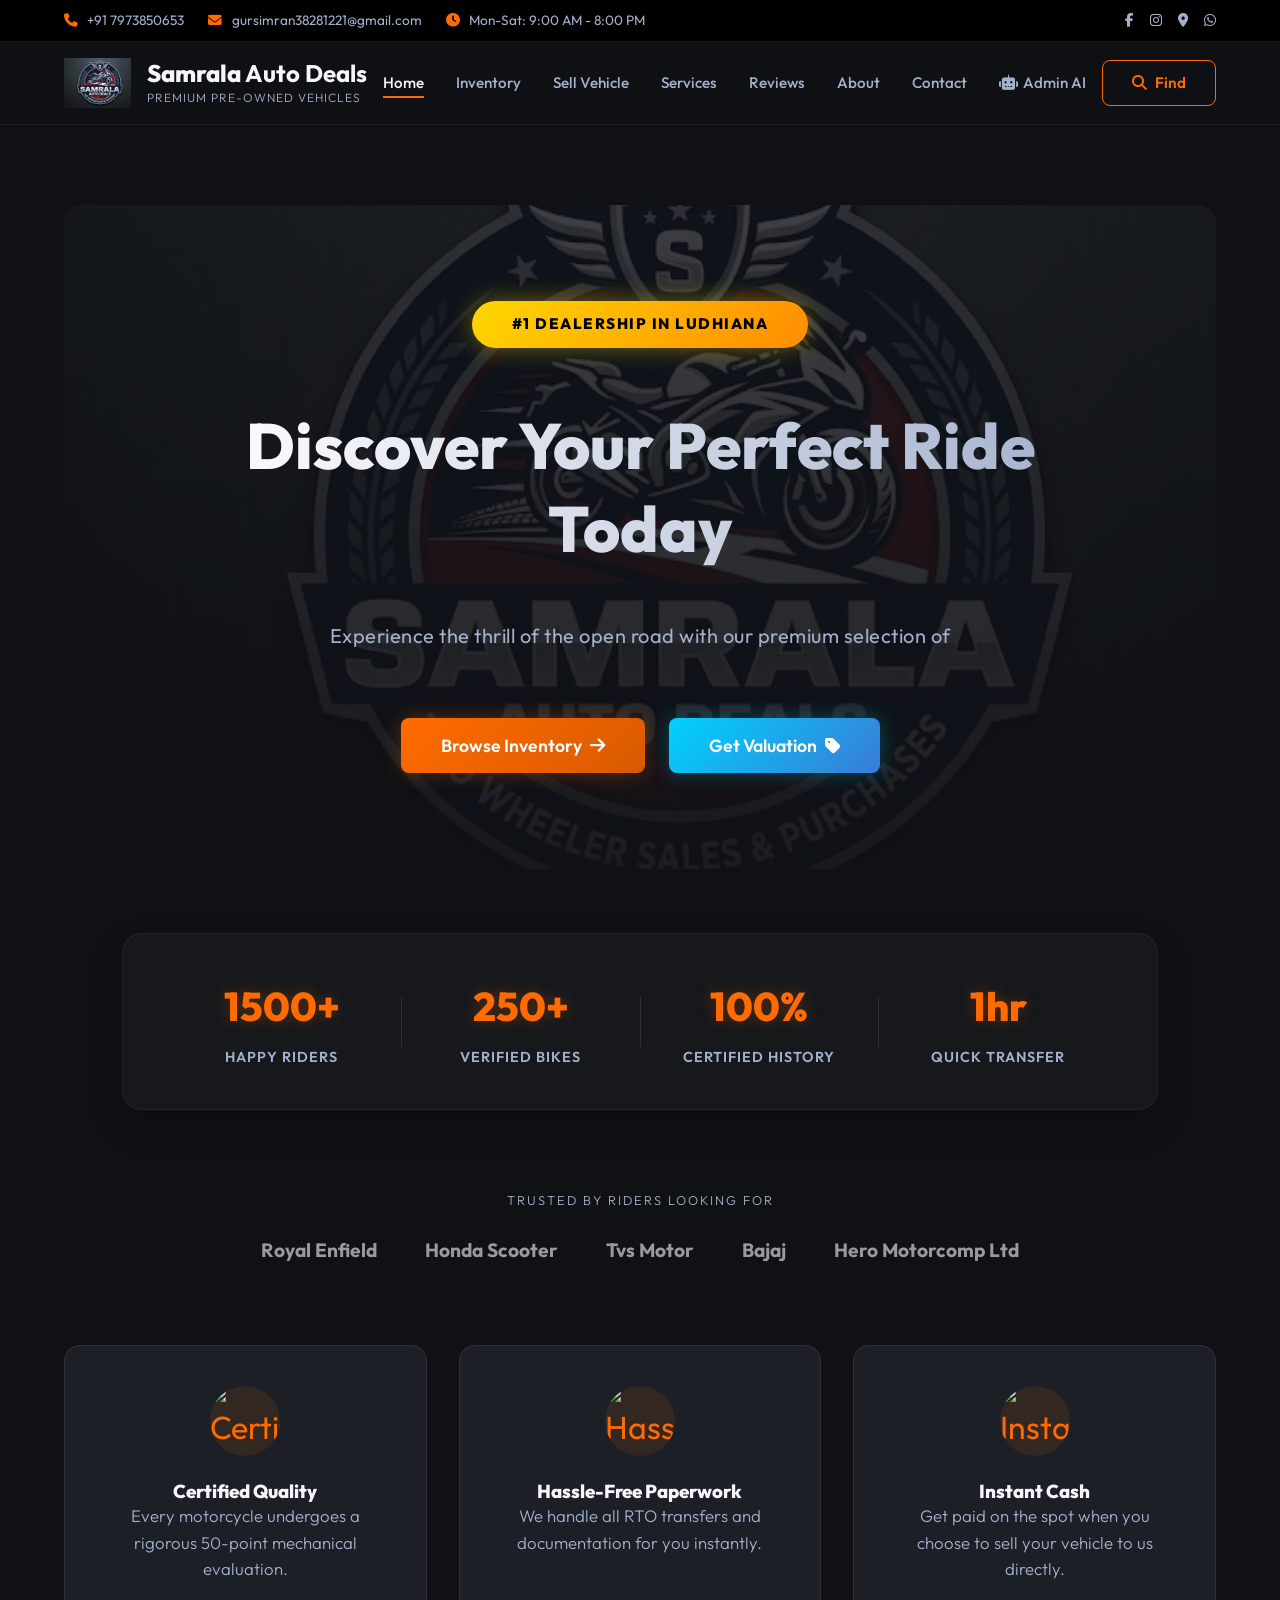
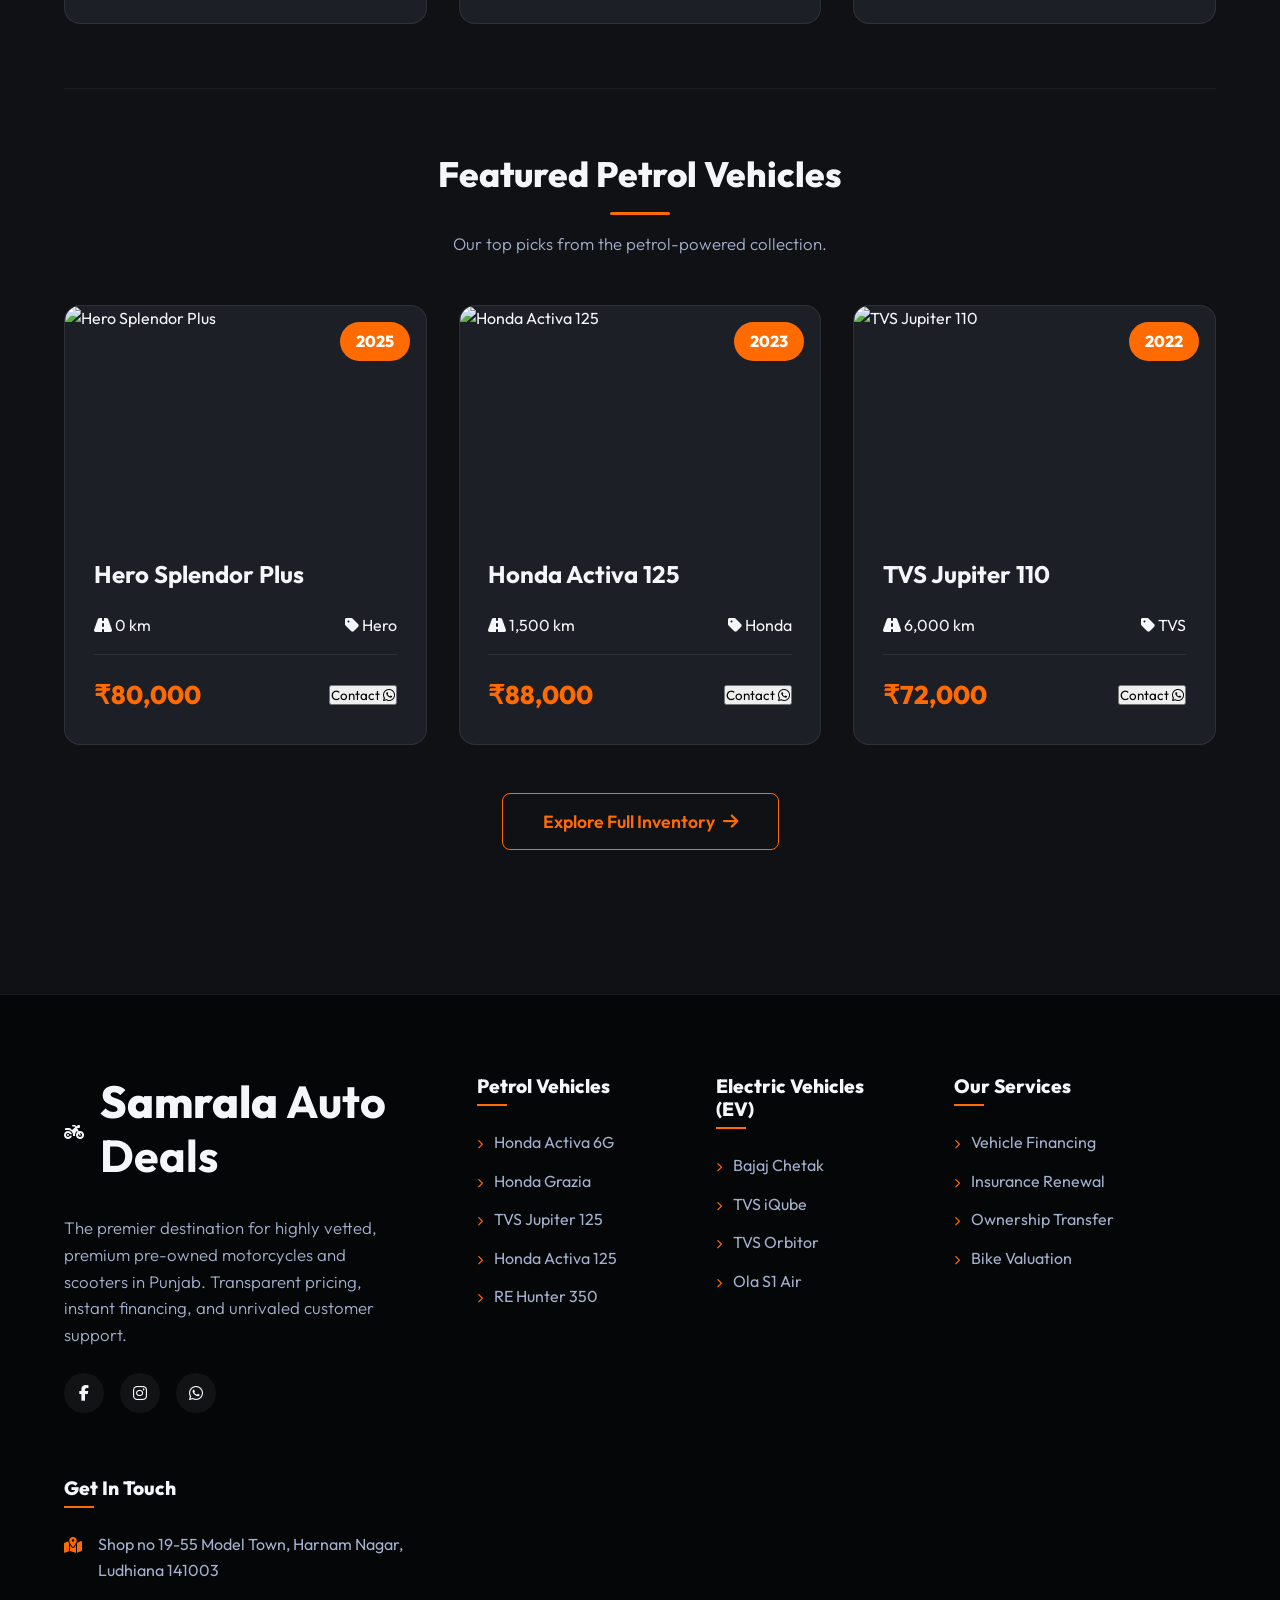
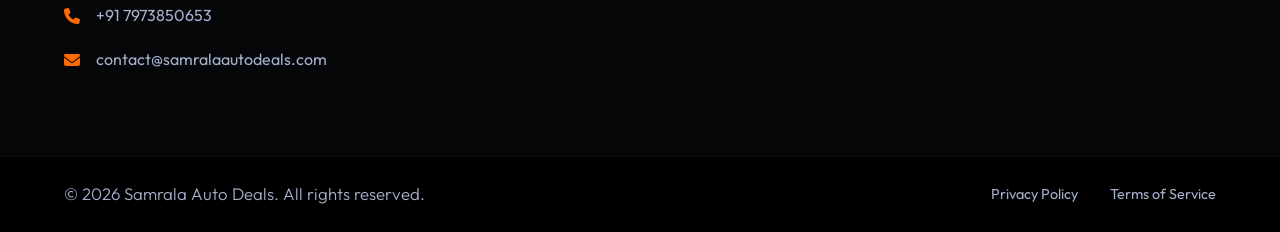
==== commit 9b46010d: "Add files via upload" ====
--- a/index.html
+++ b/index.html
@@ -712,4 +712,4 @@
     <script src="js/app.js"></script>
 </body>
 
-</html>
+</html>
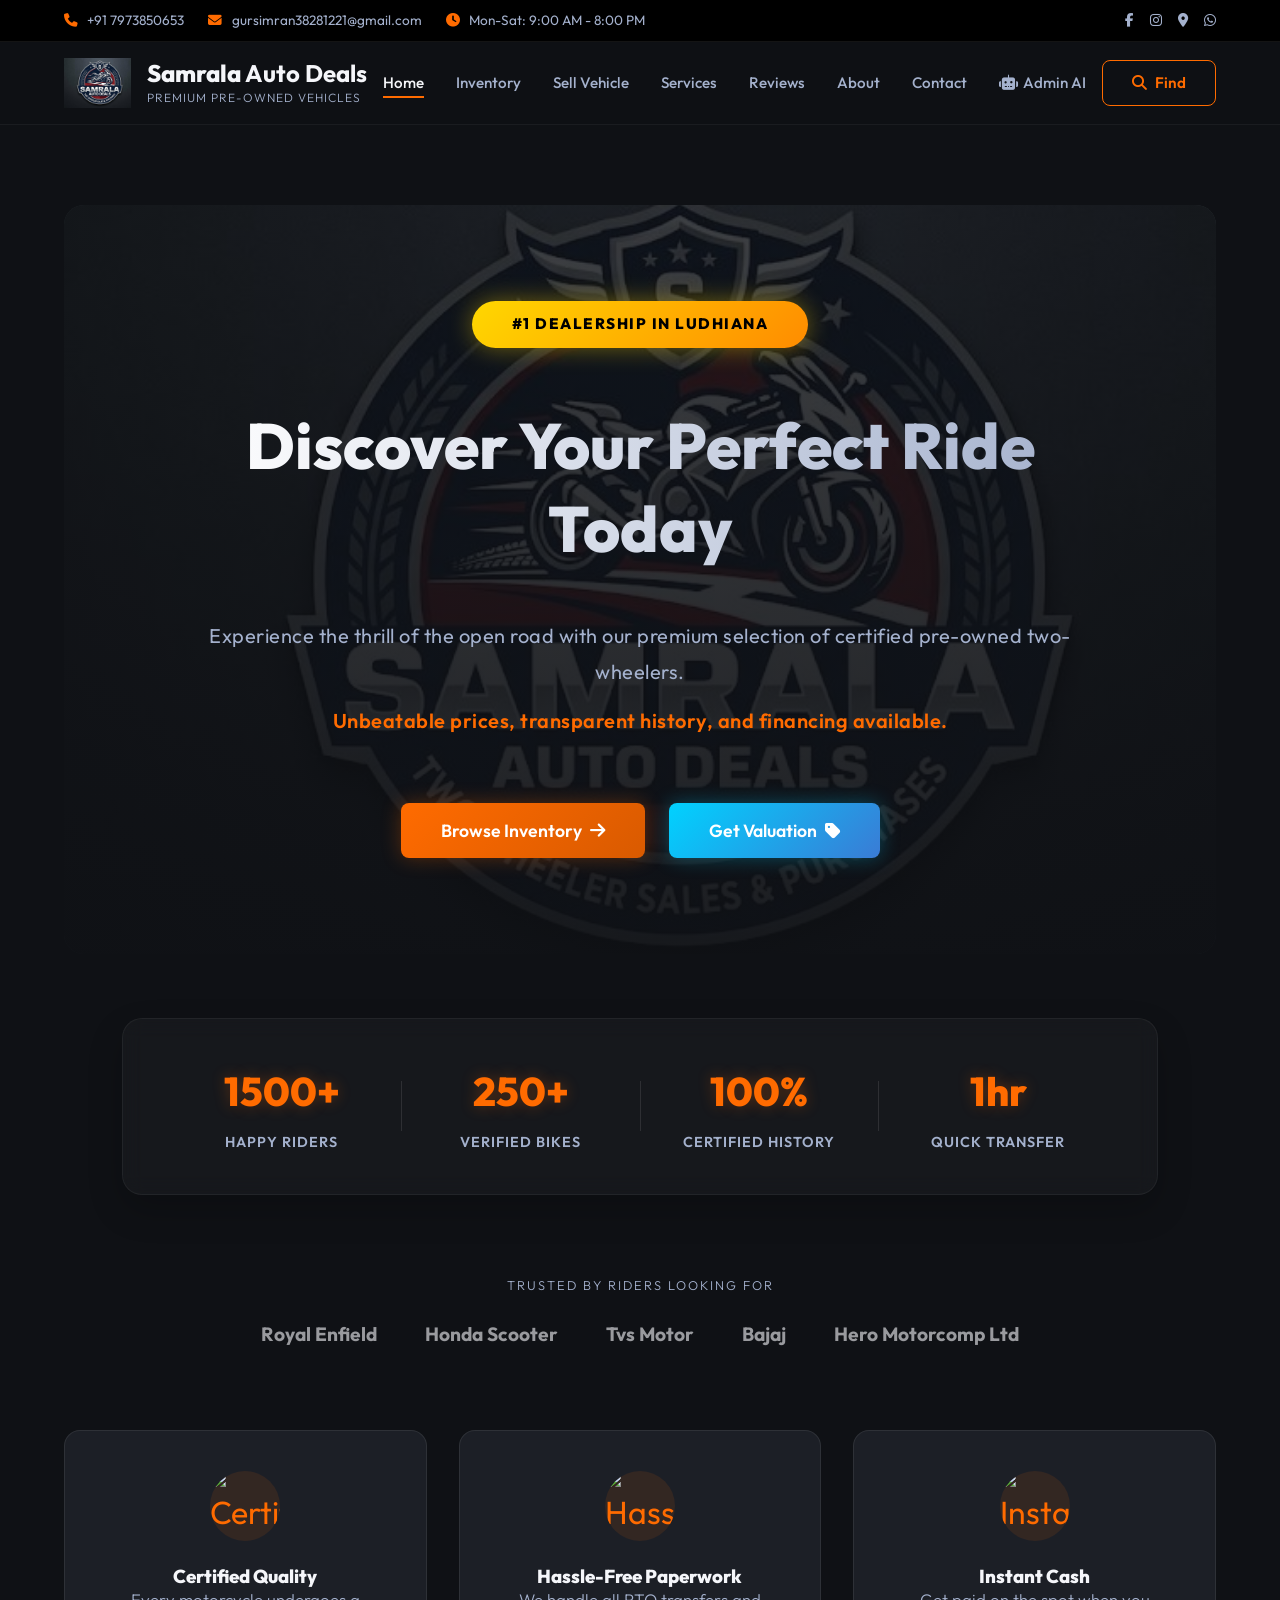
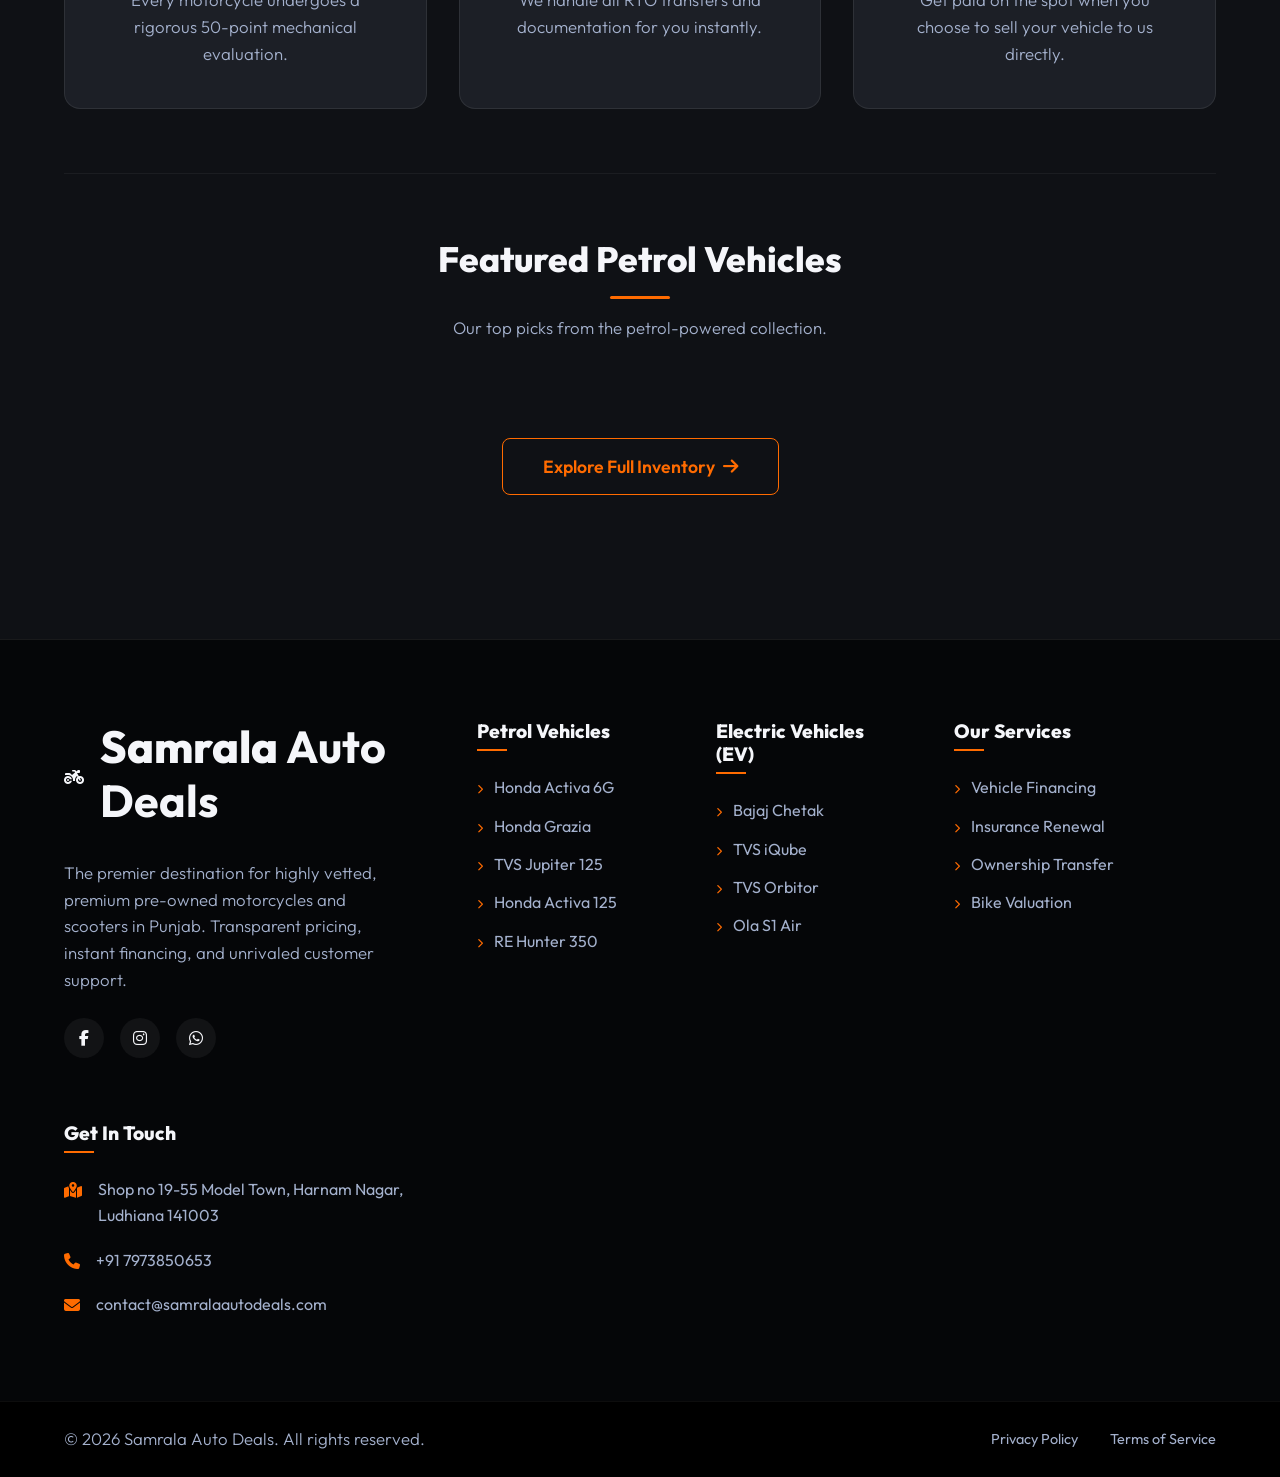
==== commit 40a61f26: "Update index.html" ====
--- a/index.html
+++ b/index.html
@@ -712,4 +712,4 @@
     <script src="js/app.js"></script>
 </body>
 
-</html>+</html>
